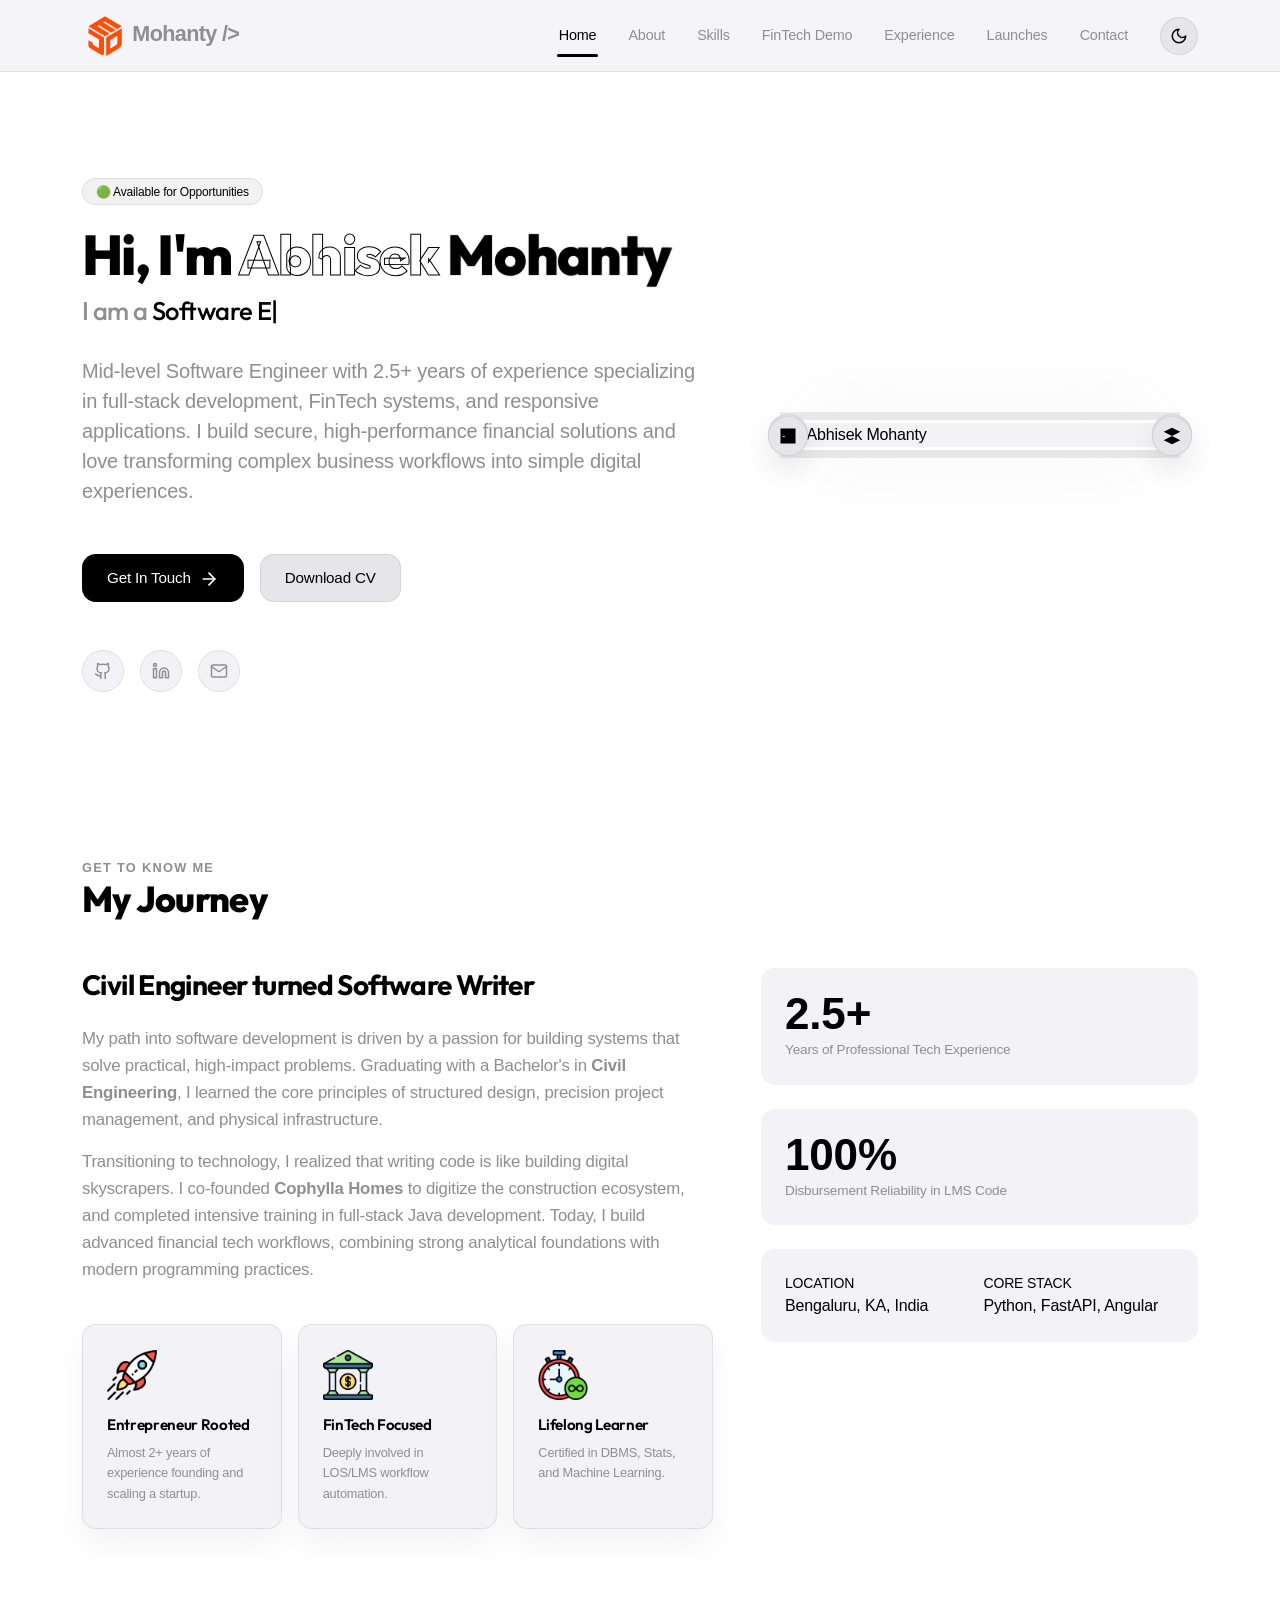
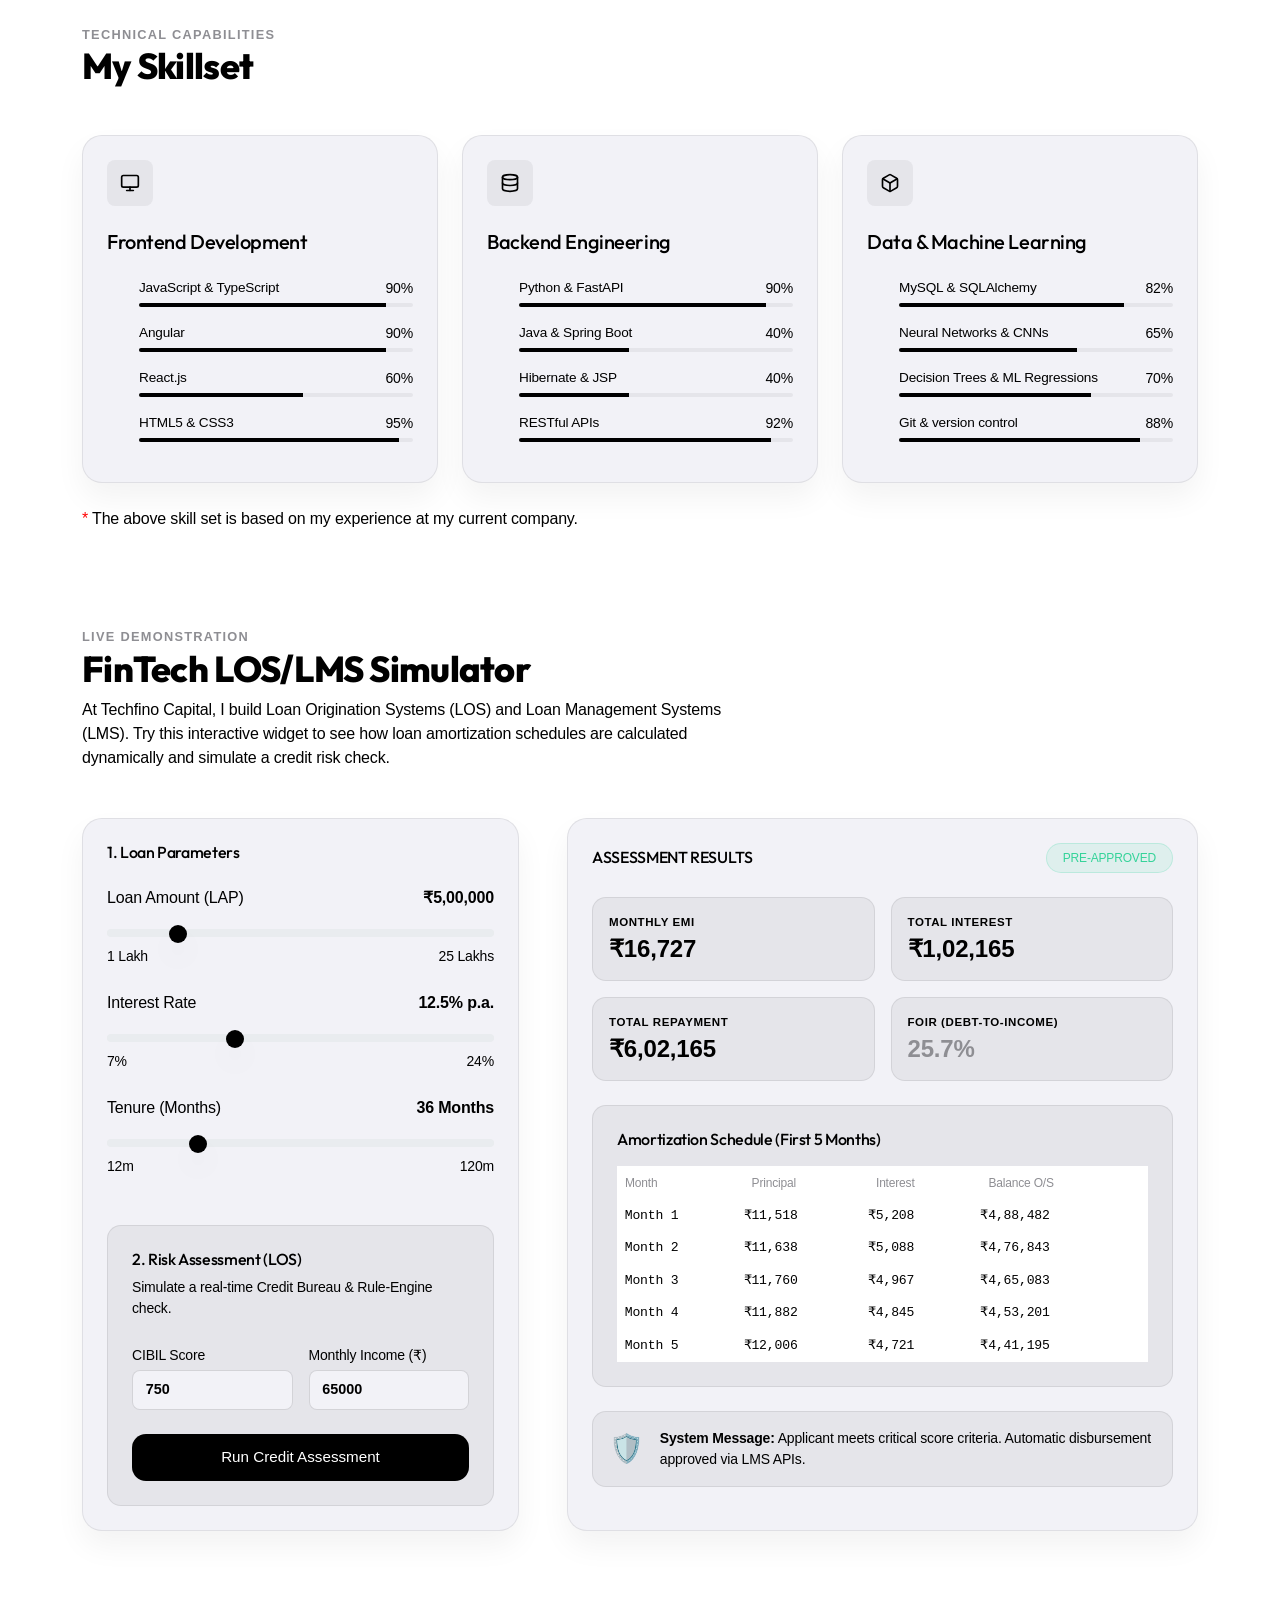
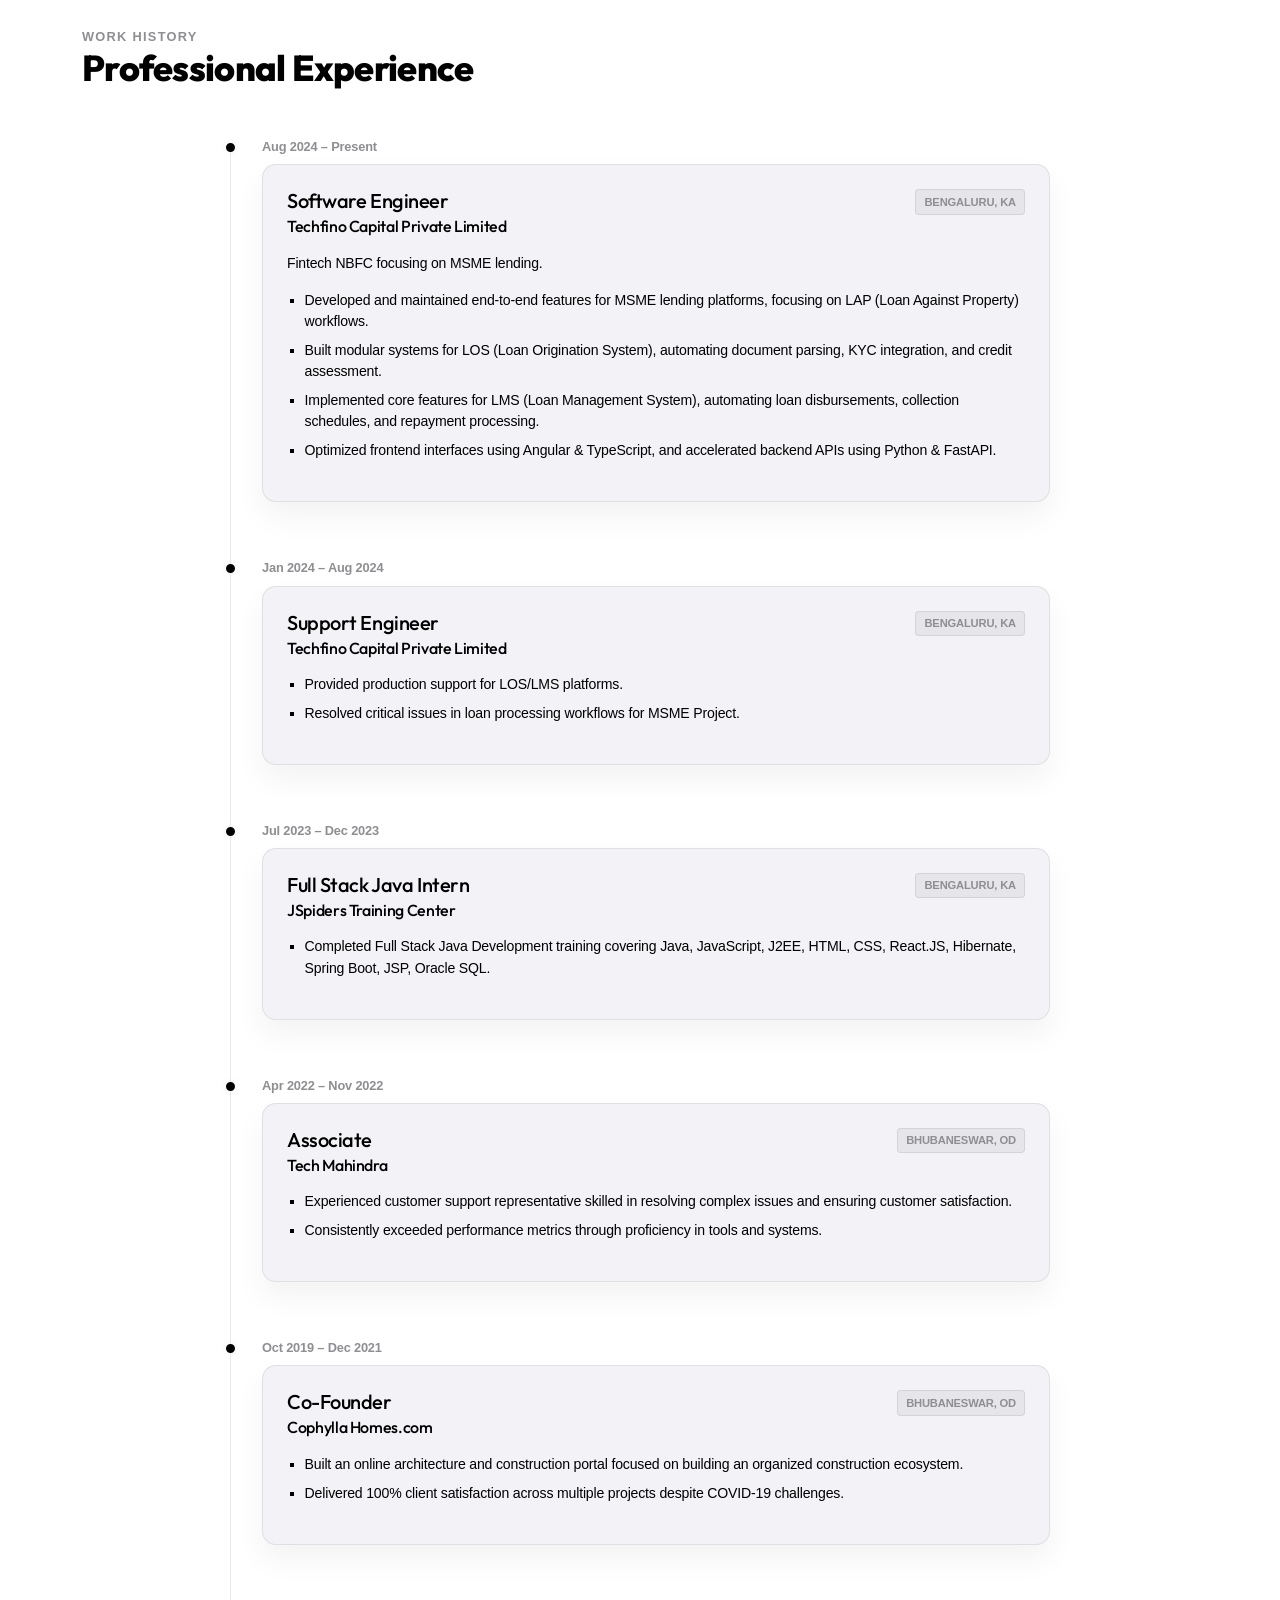
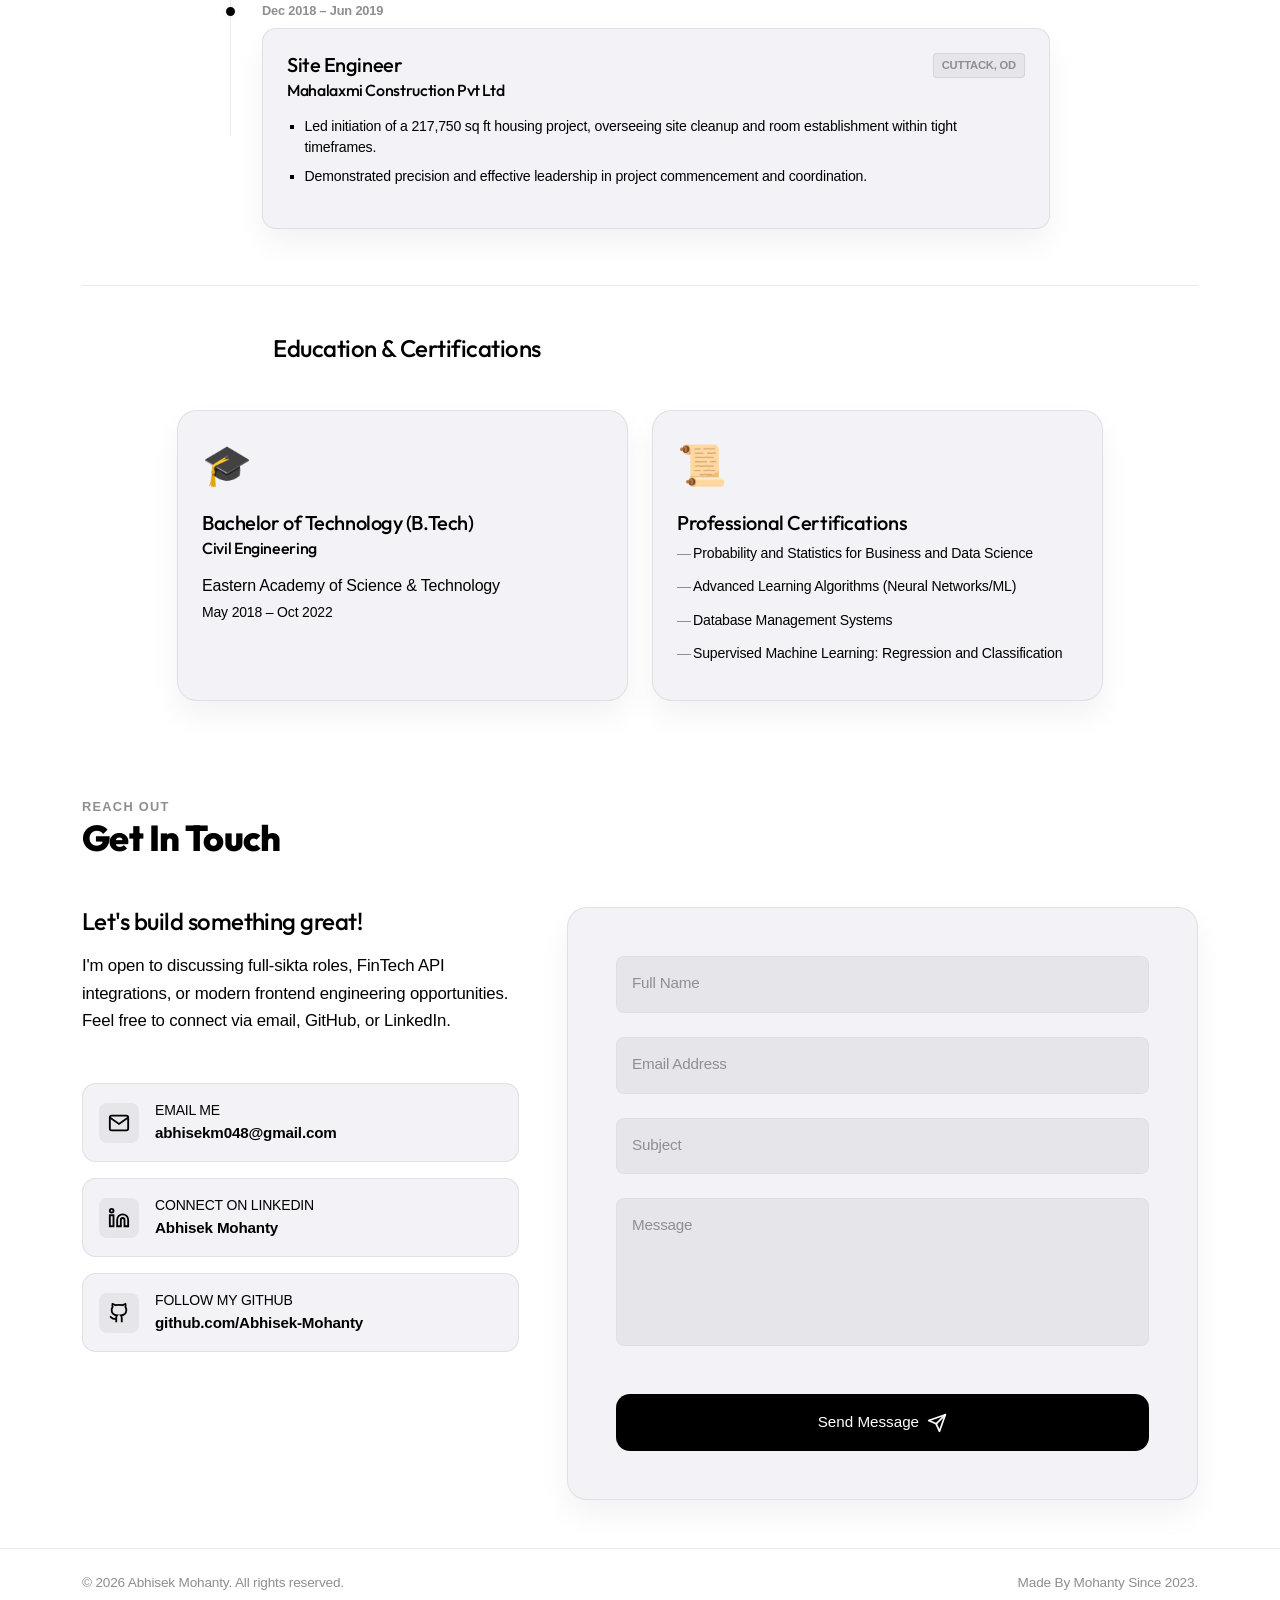
==== index.html @ e98a20db "heading fix" ====
<!DOCTYPE html>
<html lang="en" data-theme="dark">

<head>
    <meta charset="UTF-8">
    <meta name="viewport" content="width=device-width, initial-scale=1.0">
    <title>Abhisek Mohanty | Full-Stack Software Engineer & FinTech Developer</title>
    <link rel="icon" type="image/png" href="JMD_Single_logo-removebg-preview.png">
    <meta name="description"
        content="Portfolio of Abhisek Mohanty, Techfino Capital Pvt. Ltd., a Mid-level Software Engineer with 2.5+ years of experience specializing in full-stack development, FinTech platforms (LOS/LMS), Angular, TypeScript, Python, and FastAPI.">
    <meta name="keywords"
        content="Abhisek Mohanty, Software Engineer, Full Stack Developer, FinTech, LOS, LMS, Angular, Python, FastAPI, Bengaluru, Techfino Capital Pvt. Ltd., TCPL, Techfino, Abhishek, Abhishek Mohanty">

    <!-- Bootstrap 5.3 CDN -->
    <link href="https://cdn.jsdelivr.net/npm/bootstrap@5.3.3/dist/css/bootstrap.min.css" rel="stylesheet"
        integrity="sha384-QWTKZyjpPEjISv5WaRU9OFeRpok6YctnYmDr5pNlyT2bRjXh0JMhjY6hW+ALEwIH" crossorigin="anonymous">

    <!-- Google Fonts (Inter & Outfit) -->
    <link rel="preconnect" href="https://fonts.googleapis.com">
    <link rel="preconnect" href="https://fonts.gstatic.com" crossorigin>
    <link
        href="https://fonts.googleapis.com/css2?family=Inter:wght@300;400;500;600;700&family=Outfit:wght@400;500;600;700;800&display=swap"
        rel="stylesheet">

    <!-- Custom Style Sheet -->
    <link rel="stylesheet" href="style.css">

    <!-- Google tag (gtag.js) -->
    <script async src="https://www.googletagmanager.com/gtag/js?id=G-G0YLJX0JDW"></script>
    <script>
        window.dataLayer = window.dataLayer || [];
        function gtag() { dataLayer.push(arguments); }
        gtag('js', new Date());

        gtag('config', 'G-G0YLJX0JDW');
    </script>
</head>

<body>

    <!-- Apple-style Navigation Menu -->
    <header class="navbar navbar-expand-lg fixed-top" id="navbar">
        <div class="container-xl">
            <a href="#home" class="navbar-brand logo">
                <img src="JMD_Single_logo-removebg-preview.png" style="width: auto; height: 45px;" alt="">
                <!-- <span class="logo-accent">&lt;</span> -->
                <span class="logo-accent">Mohanty</span>
                <span class="logo-accent"> /&gt;</span>
            </a>
            <button class="navbar-toggler mobile-menu-btn" type="button" data-bs-toggle="collapse"
                data-bs-target="#navbarContent" aria-controls="navbarContent" aria-expanded="false"
                aria-label="Toggle navigation">
                <span></span>
                <span></span>
                <span></span>
            </button>
            <div class="collapse navbar-collapse" id="navbarContent">
                <nav class="navbar-nav ms-auto nav-menu align-items-center">
                    <a href="#home" class="nav-link active">Home</a>
                    <a href="#about" class="nav-link">About</a>
                    <a href="#skills" class="nav-link">Skills</a>
                    <a href="#demo" class="nav-link">FinTech Demo</a>
                    <a href="#experience" class="nav-link">Experience</a>
                    <a href="launches.html" class="nav-link">Launches</a>
                    <a href="#contact" class="nav-link">Contact</a>

                    <!-- Theme Toggle in Nav -->
                    <button id="theme-toggle" class="theme-toggle-btn ms-lg-3 mt-3 mt-lg-0" aria-label="Toggle theme">
                        <!-- Sun Icon -->
                        <svg class="sun-icon" xmlns="http://www.w3.org/2000/svg" viewBox="0 0 24 24" fill="none"
                            stroke="currentColor" stroke-width="2" stroke-linecap="round" stroke-linejoin="round">
                            <circle cx="12" cy="12" r="4"></circle>
                            <path d="M12 2v2"></path>
                            <path d="M12 20v2"></path>
                            <path d="m4.93 4.93 1.41 1.41"></path>
                            <path d="m17.66 17.66 1.41 1.41"></path>
                            <path d="M2 12h2"></path>
                            <path d="M20 12h2"></path>
                            <path d="m6.34 17.66-1.41 1.41"></path>
                            <path d="m19.07 4.93-1.41 1.41"></path>
                        </svg>
                        <!-- Moon Icon -->
                        <svg class="moon-icon" xmlns="http://www.w3.org/2000/svg" viewBox="0 0 24 24" fill="none"
                            stroke="currentColor" stroke-width="2" stroke-linecap="round" stroke-linejoin="round">
                            <path d="M12 3a6 6 0 0 0 9 9 9 9 0 1 1-9-9Z"></path>
                        </svg>
                    </button>
                </nav>
            </div>
        </div>
    </header>

    <!-- Main Content -->
    <main>
        <!-- Hero Section -->
        <section id="home" class="hero-section d-flex align-items-center">
            <div class="container-xl">
                <div class="row align-items-center g-5">
                    <!-- Left Hero Content -->
                    <div class="col-lg-7 hero-content text-start">
                        <span class="badge hero-badge mb-3"> 🟢 Available for Opportunities</span>
                        <h1 class="hero-title display-4 mb-2">
                            Hi, I'm <span class="text-outline">Abhisek</span><span
                                class="highlight">&nbsp;Mohanty</span>
                        </h1>
                        <h2 class="hero-subtitle mb-4">
                            I am a <span id="typewriter-text" class="typewriter"></span><span class="cursor">|</span>
                        </h2>
                        <p class="hero-description lead mb-5">
                            Mid-level Software Engineer with 2.5+ years of experience specializing in full-stack
                            development, FinTech systems, and responsive applications. I build secure, high-performance
                            financial solutions and love transforming complex business workflows into simple digital
                            experiences.
                        </p>
                        <div class="d-flex flex-wrap gap-3 mb-5">
                            <a href="#contact" class="btn btn-primary btn-lg">
                                Get In Touch
                                <svg width="20" height="20" viewBox="0 0 24 24" fill="none" stroke="currentColor"
                                    stroke-width="2" stroke-linecap="round" stroke-linejoin="round" class="ms-1">
                                    <line x1="5" y1="12" x2="19" y2="12"></line>
                                    <polyline points="12 5 19 12 12 19"></polyline>
                                </svg>
                            </a>
                            <a href="/resume.pdf" class="btn btn-secondary btn-lg"
                                download="Abhisek-Mohanty_Resume">Download
                                CV</a>
                        </div>
                        <div class="hero-socials d-flex gap-3">
                            <a href="https://github.com/Abhisek-Mohanty" target="_blank" rel="noopener noreferrer"
                                class="social-link" aria-label="GitHub">
                                <svg viewBox="0 0 24 24" fill="none" stroke="currentColor" stroke-width="2"
                                    stroke-linecap="round" stroke-linejoin="round">
                                    <path
                                        d="M15 22v-4a4.8 4.8 0 0 0-1-3.5c3 0 6-2 6-5.5.08-1.25-.27-2.48-1-3.5.28-1.15.28-2.35 0-3.5 0 0-1 0-3 1.5-2.64-.5-5.36-.5-8 0C6 2 5 2 5 2c-.3 1.15-.3 2.35 0 3.5A5.403 5.403 0 0 0 4 9c0 3.5 3 5.5 6 5.5-.39.49-.68 1.05-.85 1.65-.17.6-.22 1.23-.15 1.85v4">
                                    </path>
                                    <path d="M9 18c-4.51 2-5-2-7-2"></path>
                                </svg>
                            </a>
                            <a href="https://www.linkedin.com/in/abhisek-mohanty-81a8a016a/" target="_blank"
                                rel="noopener noreferrer" class="social-link" aria-label="LinkedIn">
                                <svg viewBox="0 0 24 24" fill="none" stroke="currentColor" stroke-width="2"
                                    stroke-linecap="round" stroke-linejoin="round">
                                    <path
                                        d="M16 8a6 6 0 0 1 6 6v7h-4v-7a2 2 0 0 0-2-2 2 2 0 0 0-2 2v7h-4v-7a6 6 0 0 1 6-6z">
                                    </path>
                                    <rect x="2" y="9" width="4" height="12"></rect>
                                    <circle cx="4" cy="4" r="2"></circle>
                                </svg>
                            </a>
                            <a href="mailto:abhisekm048@gmail.com" class="social-link" aria-label="Email">
                                <svg viewBox="0 0 24 24" fill="none" stroke="currentColor" stroke-width="2"
                                    stroke-linecap="round" stroke-linejoin="round">
                                    <path
                                        d="M4 4h16c1.1 0 2 .9 2 2v12c0 1.1-.9 2-2 2H4c-1.1 0-2-.9-2-2V6c0-1.1.9-2 2-2z">
                                    </path>
                                    <polyline points="22,6 12,13 2,6"></polyline>
                                </svg>
                            </a>
                        </div>
                    </div>
                    <!-- Right Hero Content (Visual Avatar) -->
                    <div class="col-lg-5 d-flex justify-content-center hero-visual-container">
                        <div class="avatar-card-wrapper">
                            <div class="avatar-card">
                                <div class="avatar-glow"></div>
                                <div class="avatar-image-container" id="avatar-container">
                                    <img src="Gemini_Generated_Image_f03ma7f03ma7f03m (1).png" alt="Abhisek Mohanty"
                                        class="avatar-image color-avatar" id="avatar-img">
                                </div>
                                <div class="tech-stack-ring">
                                    <span class="tech-icon angular" title="Angular">
                                        <svg viewBox="0 0 24 24" fill="currentColor">
                                            <path
                                                d="M12 2L2 6.5v9L12 22l10-6.5v-9L12 2zm8 4.4L18.4 16h-2.1L15 11.5H9L7.7 16H5.6L4 6.4 12 3.6l8 2.8zM12 6.7L9.9 10h4.2L12 6.7z" />
                                        </svg>
                                    </span>
                                    <span class="tech-icon python" title="Python">
                                        <svg viewBox="0 0 24 24" fill="currentColor">
                                            <path
                                                d="M12 2c-3 0-4.8 1.4-4.8 3.5v1.3H9v-.3c0-1.4.8-2.1 2.5-2.1h1c1.7 0 2.5.7 2.5 2.1v2.1h-4.3c-2.3 0-3.7.8-3.7 2.8v3.1c0 2 1.4 2.8 3.7 2.8h1v-1.3c0-1.7.8-2.5 2.5-2.5h2.1V9.5c0-2-1.4-3.5-4.8-3.5zm-2.5 9c-.6 0-1 .4-1 1s.4 1 1 1 1-.4 1-1-.4-1-1-1zm5 2.5c-.6 0-1 .4-1 1s.4 1 1 1 1-.4 1-1-.4-1-1-1z" />
                                        </svg>
                                    </span>
                                    <span class="tech-icon js" title="JavaScript">
                                        <svg viewBox="0 0 24 24" fill="currentColor">
                                            <path
                                                d="M3 3h18v18H3V3zm13 13.8c-.8.8-1.8 1.2-3 1.2-1.6 0-2.8-.7-3.4-1.7L11 15c.3.5.7.8 1.3.8.6 0 1-.2 1.3-.6s.4-.9.4-1.6V8.3h2.3v5.5c0 1.2-.4 2.2-1.3 3zm-6-2.5c-.2.7-.6 1.2-1.2 1.5-.6.3-1.3.5-2.1.5-1.5 0-2.5-.7-3-1.9l2-1.2c.2.6.6.9 1.1.9.4 0 .7-.2.9-.5.2-.2.3-.5.3-.9 0-.4-.2-.7-.5-.9C4 13.1 3 12.3 3 11c0-1.4 1-2.4 2.7-2.4 1.3 0 2.2.5 2.7 1.5L6.6 11.3c-.2-.4-.5-.6-.9-.6-.4 0-.6.2-.8.4-.2.2-.3.4-.3.7 0 .4.2.6.7.8l1.3.6c1.1.5 1.7 1.3 1.7 2.5z" />
                                        </svg>
                                    </span>
                                    <span class="tech-icon fastapi" title="FastAPI">
                                        <svg viewBox="0 0 24 24" fill="currentColor">
                                            <path d="M12 2L2 7l10 5 10-5-10-5zm0 10L2 17l10 5 10-5-10-5z" />
                                        </svg>
                                    </span>
                                </div>
                            </div>
                        </div>
                    </div>
                </div>
            </div>
        </section>

        <!-- About Section -->
        <section id="about" class="about-section py-5">
            <div class="container-xl">
                <div class="section-header mb-5">
                    <span class="section-subtitle">Get to know me</span>
                    <h2 class="section-title">My Journey</h2>
                </div>

                <div class="row g-5 align-items-start">
                    <!-- Left Column: Biography -->
                    <div class="col-lg-7 about-text-content">
                        <h3 class="mb-4">Civil Engineer turned Software Writer</h3>
                        <p>
                            My path into software development is driven by a passion for building systems that solve
                            practical, high-impact problems. Graduating with a Bachelor's in <strong>Civil
                                Engineering</strong>, I learned the core principles of structured design, precision
                            project management, and physical infrastructure.
                        </p>
                        <p>
                            Transitioning to technology, I realized that writing code is like building digital
                            skyscrapers. I co-founded <strong>Cophylla Homes</strong> to digitize the construction
                            ecosystem, and completed intensive training in full-stack Java development. Today, I build
                            advanced financial tech workflows, combining strong analytical foundations with modern
                            programming practices.
                        </p>

                        <!-- Mini Apple-like Fact Grid -->
                        <div class="row g-3 mt-4">
                            <div class="col-md-4">
                                <div class="fact-card p-4 h-100">
                                    <div class="fact-icon fs-2 mb-3"><img class="feature-icon" src="startup.png" alt="">
                                    </div>
                                    <h4 class="h6 font-weight-bold">Entrepreneur Rooted</h4>
                                    <p class="small mb-0">Almost 2+ years of experience founding and scaling a startup.
                                    </p>
                                </div>
                            </div>
                            <div class="col-md-4">
                                <div class="fact-card p-4 h-100">
                                    <div class="fact-icon fs-2 mb-3"><img class="feature-icon" src="bank.png" alt="">
                                    </div>
                                    <h4 class="h6 font-weight-bold">FinTech Focused</h4>
                                    <p class="small mb-0">Deeply involved in LOS/LMS workflow automation.</p>
                                </div>
                            </div>
                            <div class="col-md-4">
                                <div class="fact-card p-4 h-100">
                                    <div class="fact-icon fs-2 mb-3"><img class="feature-icon" src="infinite-time.png"
                                            alt=""></div>
                                    <h4 class="h6 font-weight-bold">Lifelong Learner</h4>
                                    <p class="small mb-0">Certified in DBMS, Stats, and Machine Learning.</p>
                                </div>
                            </div>
                        </div>
                    </div>

                    <!-- Right Column: Stats Box -->
                    <div class="col-lg-5 about-stats-content">
                        <div class="d-flex flex-column gap-4 sticky-lg-top" style="top: 100px;">
                            <div class="stats-box p-4">
                                <div class="stat-number">2.5+</div>
                                <div class="stat-label">Years of Professional Tech Experience</div>
                            </div>
                            <div class="stats-box p-4">
                                <div class="stat-number">100%</div>
                                <div class="stat-label">Disbursement Reliability in LMS Code</div>
                            </div>
                            <div class="stats-box p-4">
                                <div class="row g-2">
                                    <div class="col-6">
                                        <div class="stat-val small text-uppercase">Location</div>
                                        <div class="stat-txt font-weight-bold">Bengaluru, KA, India</div>
                                    </div>
                                    <div class="col-6">
                                        <div class="stat-val small text-uppercase">Core Stack</div>
                                        <div class="stat-txt font-weight-bold">Python, FastAPI, Angular</div>
                                    </div>
                                </div>
                            </div>
                        </div>
                    </div>
                </div>
            </div>
        </section>

        <!-- Skills Section -->
        <section id="skills" class="skills-section py-5">
            <div class="container-xl">
                <div class="section-header mb-5">
                    <span class="section-subtitle">Technical Capabilities</span>
                    <h2 class="section-title">My Skillset</h2>
                </div>

                <div class="row g-4">
                    <!-- Frontend Card -->
                    <div class="col-lg-4">
                        <div class="skills-category-card p-4 h-100">
                            <div class="card-icon-wrapper mb-4">
                                <svg viewBox="0 0 24 24" fill="none" stroke="currentColor" stroke-width="2"
                                    stroke-linecap="round" stroke-linejoin="round">
                                    <rect x="2" y="3" width="20" height="14" rx="2" ry="2"></rect>
                                    <line x1="8" y1="21" x2="16" y2="21"></line>
                                    <line x1="12" y1="17" x2="12" y2="21"></line>
                                </svg>
                            </div>
                            <h3 class="h5 mb-4">Frontend Development</h3>
                            <ul class="skills-list d-flex flex-column gap-3">
                                <li>
                                    <div class="d-flex justify-content-between mb-1">
                                        <span class="skill-name">JavaScript & TypeScript</span>
                                        <span class="skill-pct small">90%</span>
                                    </div>
                                    <div class="progress-bar">
                                        <div class="progress-fill" style="width: 90%;"></div>
                                    </div>
                                </li>
                                <li>
                                    <div class="d-flex justify-content-between mb-1">
                                        <span class="skill-name">Angular</span>
                                        <span class="skill-pct small">90%</span>
                                    </div>
                                    <div class="progress-bar">
                                        <div class="progress-fill" style="width: 90%;"></div>
                                    </div>
                                </li>
                                <li>
                                    <div class="d-flex justify-content-between mb-1">
                                        <span class="skill-name">React.js</span>
                                        <span class="skill-pct small">60%</span>
                                    </div>
                                    <div class="progress-bar">
                                        <div class="progress-fill" style="width: 60%;"></div>
                                    </div>
                                </li>
                                <li>
                                    <div class="d-flex justify-content-between mb-1">
                                        <span class="skill-name">HTML5 & CSS3</span>
                                        <span class="skill-pct small">95%</span>
                                    </div>
                                    <div class="progress-bar">
                                        <div class="progress-fill" style="style.css; width: 95%;"></div>
                                    </div>
                                </li>
                            </ul>
                        </div>
                    </div>

                    <!-- Backend Card -->
                    <div class="col-lg-4">
                        <div class="skills-category-card p-4 h-100">
                            <div class="card-icon-wrapper mb-4">
                                <svg viewBox="0 0 24 24" fill="none" stroke="currentColor" stroke-width="2"
                                    stroke-linecap="round" stroke-linejoin="round">
                                    <ellipse cx="12" cy="5" rx="9" ry="3"></ellipse>
                                    <path d="M3 5v14c0 1.66 4 3 9 3s9-1.34 9-3V5"></path>
                                    <path d="M3 12c0 1.66 4 3 9 3s9-1.34 9-3"></path>
                                </svg>
                            </div>
                            <h3 class="h5 mb-4">Backend Engineering</h3>
                            <ul class="skills-list d-flex flex-column gap-3">
                                <li>
                                    <div class="d-flex justify-content-between mb-1">
                                        <span class="skill-name">Python & FastAPI</span>
                                        <span class="skill-pct small">90%</span>
                                    </div>
                                    <div class="progress-bar">
                                        <div class="progress-fill" style="width: 90%;"></div>
                                    </div>
                                </li>
                                <li>
                                    <div class="d-flex justify-content-between mb-1">
                                        <span class="skill-name">Java & Spring Boot</span>
                                        <span class="skill-pct small">40%</span>
                                    </div>
                                    <div class="progress-bar">
                                        <div class="progress-fill" style="width: 40%;"></div>
                                    </div>
                                </li>
                                <li>
                                    <div class="d-flex justify-content-between mb-1">
                                        <span class="skill-name">Hibernate & JSP</span>
                                        <span class="skill-pct small">40%</span>
                                    </div>
                                    <div class="progress-bar">
                                        <div class="progress-fill" style="width: 40%;"></div>
                                    </div>
                                </li>
                                <li>
                                    <div class="d-flex justify-content-between mb-1">
                                        <span class="skill-name">RESTful APIs</span>
                                        <span class="skill-pct small">92%</span>
                                    </div>
                                    <div class="progress-bar">
                                        <div class="progress-fill" style="width: 92%;"></div>
                                    </div>
                                </li>
                            </ul>
                        </div>
                    </div>

                    <!-- Databases & ML Card -->
                    <div class="col-lg-4">
                        <div class="skills-category-card p-4 h-100">
                            <div class="card-icon-wrapper mb-4">
                                <svg viewBox="0 0 24 24" fill="none" stroke="currentColor" stroke-width="2"
                                    stroke-linecap="round" stroke-linejoin="round">
                                    <path
                                        d="M21 16V8a2 2 0 0 0-1-1.73l-7-4a2 2 0 0 0-2 0l-7 4A2 2 0 0 0 3 8v8a2 2 0 0 0 1 1.73l7 4a2 2 0 0 0 2 0l7-4A2 2 0 0 0 21 16z">
                                    </path>
                                    <polyline points="3.27 6.96 12 12.01 20.73 6.96"></polyline>
                                    <line x1="12" y1="22.08" x2="12" y2="12"></line>
                                </svg>
                            </div>
                            <h3 class="h5 mb-4">Data & Machine Learning</h3>
                            <ul class="skills-list d-flex flex-column gap-3">
                                <li>
                                    <div class="d-flex justify-content-between mb-1">
                                        <span class="skill-name">MySQL & SQLAlchemy</span>
                                        <span class="skill-pct small">82%</span>
                                    </div>
                                    <div class="progress-bar">
                                        <div class="progress-fill" style="width: 82%;"></div>
                                    </div>
                                </li>
                                <li>
                                    <div class="d-flex justify-content-between mb-1">
                                        <span class="skill-name">Neural Networks & CNNs</span>
                                        <span class="skill-pct small">65%</span>
                                    </div>
                                    <div class="progress-bar">
                                        <div class="progress-fill" style="width: 65%;"></div>
                                    </div>
                                </li>
                                <li>
                                    <div class="d-flex justify-content-between mb-1">
                                        <span class="skill-name">Decision Trees & ML Regressions</span>
                                        <span class="skill-pct small">70%</span>
                                    </div>
                                    <div class="progress-bar">
                                        <div class="progress-fill" style="width: 70%;"></div>
                                    </div>
                                </li>
                                <li>
                                    <div class="d-flex justify-content-between mb-1">
                                        <span class="skill-name">Git & version control</span>
                                        <span class="skill-pct small">88%</span>
                                    </div>
                                    <div class="progress-bar">
                                        <div class="progress-fill" style="width: 88%;"></div>
                                    </div>
                                </li>
                            </ul>
                        </div>
                    </div>
                    <div class="text-right"> <span style="color: red;">* </span>The above skill set is based on my
                        experience at my current company.</div>
                </div>
            </div>
        </section>

        <!-- FinTech Interactive Demo Section -->
        <section id="demo" class="demo-section py-5">
            <div class="container-xl">
                <div class="section-header mb-5 text-start">
                    <span class="section-subtitle">Live Demonstration</span>
                    <h2 class="section-title">FinTech LOS/LMS Simulator</h2>
                    <p class="section-desc-para leading-relaxed">
                        At Techfino Capital, I build Loan Origination Systems (LOS) and Loan Management Systems (LMS).
                        Try this interactive widget to see how loan amortization schedules are calculated dynamically
                        and simulate a credit risk check.
                    </p>
                </div>

                <div class="row g-5">
                    <!-- Left: Control Panel -->
                    <div class="col-lg-5">
                        <div class="calc-panel config-panel p-4 h-100">
                            <h3 class="h6 font-weight-bold mb-4">1. Loan Parameters</h3>

                            <div class="form-group mb-4">
                                <label for="loan-amount" class="form-label d-flex justify-content-between">
                                    <span>Loan Amount (LAP)</span>
                                    <span class=" fw-bold">₹<span id="amount-val">5,00,000</span></span>
                                </label>
                                <input type="range" id="loan-amount" min="100000" max="2500000" step="50000"
                                    value="500000" class="range-slider form-range">
                                <div class="d-flex justify-content-between small mt-1">
                                    <span>1 Lakh</span>
                                    <span>25 Lakhs</span>
                                </div>
                            </div>

                            <div class="form-group mb-4">
                                <label for="loan-rate" class="form-label d-flex justify-content-between">
                                    <span>Interest Rate</span>
                                    <span class=" fw-bold"><span id="rate-val">12.5</span>% p.a.</span>
                                </label>
                                <input type="range" id="loan-rate" min="7" max="24" step="0.5" value="12.5"
                                    class="range-slider form-range">
                                <div class="d-flex justify-content-between small mt-1">
                                    <span>7%</span>
                                    <span>24%</span>
                                </div>
                            </div>

                            <div class="form-group mb-5">
                                <label for="loan-tenure" class="form-label d-flex justify-content-between">
                                    <span>Tenure (Months)</span>
                                    <span class="fw-bold"><span id="tenure-val">36</span> Months</span>
                                </label>
                                <input type="range" id="loan-tenure" min="12" max="120" step="6" value="36"
                                    class="range-slider form-range">
                                <div class="d-flex justify-content-between small mt-1">
                                    <span>12m</span>
                                    <span>120m</span>
                                </div>
                            </div>

                            <div class="credit-check-block p-4">
                                <h3 class="h6 font-weight-bold mb-2">2. Risk Assessment (LOS)</h3>
                                <p class="small mb-4">Simulate a real-time Credit Bureau & Rule-Engine check.
                                </p>

                                <div class="row g-3 mb-4">
                                    <div class="col-6">
                                        <label for="cibil-score" class="form-label small mb-1">CIBIL
                                            Score</label>
                                        <input type="number" id="cibil-score" min="300" max="900" value="750"
                                            class="form-control num-input">
                                    </div>
                                    <div class="col-6">
                                        <label for="monthly-income" class="form-label small mb-1">Monthly
                                            Income (₹)</label>
                                        <input type="number" id="monthly-income" min="10000" max="500000" step="5000"
                                            value="65000" class="form-control num-input">
                                    </div>
                                </div>
                                <button id="run-check-btn" class="btn btn-primary w-100 py-2.5">Run Credit
                                    Assessment</button>
                            </div>
                        </div>
                    </div>

                    <!-- Right: Output Panel -->
                    <div class="col-lg-7">
                        <div class="calc-panel output-panel p-4 h-100">
                            <div class="d-flex justify-content-between align-items-center mb-4">
                                <h3 class="h6 font-weight-bold mb-0 text-uppercase tracking-wider">Assessment Results
                                </h3>
                                <span id="decision-badge" class="badge badge-success px-3 py-2">PRE-APPROVED</span>
                            </div>

                            <!-- Metrics Grid -->
                            <div class="row g-3 mb-4">
                                <div class="col-sm-6">
                                    <div class="metric-card p-3">
                                        <span class="metric-title d-block mb-1">Monthly EMI</span>
                                        <span class="metric-value h4 fw-bold" id="emi-value">₹16,727</span>
                                    </div>
                                </div>
                                <div class="col-sm-6">
                                    <div class="metric-card p-3">
                                        <span class="metric-title d-block mb-1">Total Interest</span>
                                        <span class="metric-value h4 fw-bold" id="interest-value">₹1,02,168</span>
                                    </div>
                                </div>
                                <div class="col-sm-6">
                                    <div class="metric-card p-3">
                                        <span class="metric-title d-block mb-1">Total Repayment</span>
                                        <span class="metric-value h4 fw-bold" id="repayment-value">₹6,02,168</span>
                                    </div>
                                </div>
                                <div class="col-sm-6">
                                    <div class="metric-card p-3">
                                        <span class="metric-title d-block mb-1">FOIR (Debt-to-Income)</span>
                                        <span class="metric-value h4 fw-bold" id="foir-value">25.7%</span>
                                    </div>
                                </div>
                            </div>

                            <!-- Amortization Table -->
                            <div class="amortization-container p-4 mb-4">
                                <h4 class="h6 font-weight-bold mb-3">Amortization Schedule (First 5 Months)
                                </h4>
                                <div class="table-responsive">
                                    <table class="table amortization-table table-borderless align-middle mb-0">
                                        <thead>
                                            <tr>
                                                <th scope="col">Month</th>
                                                <th scope="col">Principal</th>
                                                <th scope="col">Interest</th>
                                                <th scope="col">Balance O/S</th>
                                            </tr>
                                        </thead>
                                        <tbody id="amortization-rows">
                                            <!-- Dynamic rows loaded via script.js -->
                                        </tbody>
                                    </table>
                                </div>
                            </div>

                            <!-- Response Code Panel -->
                            <div class="check-result-msg p-3 d-flex align-items-center gap-3" id="check-result-msg">
                                <div class="msg-icon fs-3">🛡️</div>
                                <p class="small mb-0"><strong>System Message:</strong> Applicant meets
                                    critical score criteria. Automatic disbursement approved via LMS APIs.</p>
                            </div>
                        </div>
                    </div>
                </div>
            </div>
        </section>

        <!-- Experience Section -->
        <section id="experience" class="experience-section py-5">
            <div class="container-xl">
                <div class="section-header mb-5">
                    <span class="section-subtitle">Work History</span>
                    <h2 class="section-title">Professional Experience</h2>
                </div>

                <div class="timeline">
                    <!-- Techfino Capital -->
                    <div class="timeline-item">
                        <div class="timeline-dot"></div>
                        <div class="timeline-date mb-2">Aug 2024 – Present</div>
                        <div class="timeline-card p-4">
                            <div class="d-flex flex-wrap justify-content-between align-items-start gap-2 mb-3">
                                <div>
                                    <h3 class="role-title h5 mb-1 ">Software Engineer</h3>
                                    <h4 class="company-name h6 mb-0">Techfino Capital Private Limited</h4>
                                </div>
                                <span class="location-badge small text-uppercase">Bengaluru, KA</span>
                            </div>
                            <p class="company-desc small mb-3">Fintech NBFC focusing on MSME lending.</p>
                            <ul class="experience-bullets">
                                <li>Developed and maintained end-to-end features for MSME lending platforms, focusing on
                                    LAP (Loan Against Property) workflows.</li>
                                <li>Built modular systems for LOS (Loan Origination System), automating document
                                    parsing, KYC integration, and credit assessment.</li>
                                <li>Implemented core features for LMS (Loan Management System), automating loan
                                    disbursements, collection schedules, and repayment processing.</li>
                                <li>Optimized frontend interfaces using Angular & TypeScript, and accelerated backend
                                    APIs using Python & FastAPI.</li>
                            </ul>
                        </div>
                    </div>

                    <!-- Techfino Support -->
                    <div class="timeline-item">
                        <div class="timeline-dot"></div>
                        <div class="timeline-date mb-2">Jan 2024 – Aug 2024</div>
                        <div class="timeline-card p-4">
                            <div class="d-flex flex-wrap justify-content-between align-items-start gap-2 mb-3">
                                <div>
                                    <h3 class="role-title h5 mb-1 ">Support Engineer</h3>
                                    <h4 class="company-name h6 mb-0">Techfino Capital Private Limited</h4>
                                </div>
                                <span class="location-badge small text-uppercase">Bengaluru, KA</span>
                            </div>
                            <ul class="experience-bullets">
                                <li>Provided production support for LOS/LMS platforms.</li>
                                <li>Resolved critical issues in loan processing workflows for MSME Project.</li>
                            </ul>
                        </div>
                    </div>

                    <!-- JSpiders -->
                    <div class="timeline-item">
                        <div class="timeline-dot"></div>
                        <div class="timeline-date mb-2">Jul 2023 – Dec 2023</div>
                        <div class="timeline-card p-4">
                            <div class="d-flex flex-wrap justify-content-between align-items-start gap-2 mb-3">
                                <div>
                                    <h3 class="role-title h5 mb-1 ">Full Stack Java Intern</h3>
                                    <h4 class="company-name h6 mb-0">JSpiders Training Center</h4>
                                </div>
                                <span class="location-badge small text-uppercase">Bengaluru, KA</span>
                            </div>
                            <ul class="experience-bullets">
                                <li>Completed Full Stack Java Development training covering Java, JavaScript, J2EE,
                                    HTML, CSS, React.JS, Hibernate, Spring Boot, JSP, Oracle SQL.</li>
                            </ul>
                        </div>
                    </div>

                    <!-- Tech Mahindra -->
                    <div class="timeline-item">
                        <div class="timeline-dot"></div>
                        <div class="timeline-date mb-2">Apr 2022 – Nov 2022</div>
                        <div class="timeline-card p-4">
                            <div class="d-flex flex-wrap justify-content-between align-items-start gap-2 mb-3">
                                <div>
                                    <h3 class="role-title h5 mb-1 ">Associate</h3>
                                    <h4 class="company-name h6 mb-0">Tech Mahindra</h4>
                                </div>
                                <span class="location-badge small text-uppercase">Bhubaneswar, OD</span>
                            </div>
                            <ul class="experience-bullets">
                                <li>Experienced customer support representative skilled in resolving complex issues and
                                    ensuring customer satisfaction.</li>
                                <li>Consistently exceeded performance metrics through proficiency in tools and systems.
                                </li>
                            </ul>
                        </div>
                    </div>

                    <!-- Cophylla Homes -->
                    <div class="timeline-item">
                        <div class="timeline-dot"></div>
                        <div class="timeline-date mb-2">Oct 2019 – Dec 2021</div>
                        <div class="timeline-card p-4">
                            <div class="d-flex flex-wrap justify-content-between align-items-start gap-2 mb-3">
                                <div>
                                    <h3 class="role-title h5 mb-1 ">Co-Founder</h3>
                                    <h4 class="company-name h6 mb-0">Cophylla Homes.com</h4>
                                </div>
                                <span class="location-badge small text-uppercase">Bhubaneswar, OD</span>
                            </div>
                            <ul class="experience-bullets">
                                <li>Built an online architecture and construction portal focused on building an
                                    organized construction ecosystem.</li>
                                <li>Delivered 100% client satisfaction across multiple projects despite COVID-19
                                    challenges.</li>
                            </ul>
                        </div>
                    </div>

                    <!-- Mahalaxmi Construction -->
                    <div class="timeline-item">
                        <div class="timeline-dot"></div>
                        <div class="timeline-date mb-2">Dec 2018 – Jun 2019</div>
                        <div class="timeline-card p-4">
                            <div class="d-flex flex-wrap justify-content-between align-items-start gap-2 mb-3">
                                <div>
                                    <h3 class="role-title h5 mb-1 ">Site Engineer</h3>
                                    <h4 class="company-name h6 mb-0">Mahalaxmi Construction Pvt Ltd</h4>
                                </div>
                                <span class="location-badge small text-uppercase">Cuttack, OD</span>
                            </div>
                            <ul class="experience-bullets">
                                <li>Led initiation of a 217,750 sq ft housing project, overseeing site cleanup and room
                                    establishment within tight timeframes.</li>
                                <li>Demonstrated precision and effective leadership in project commencement and
                                    coordination.</li>
                            </ul>
                        </div>
                    </div>
                </div>

                <!-- Education & Certifications (Apple card grid) -->
                <div class="edu-cert-section mt-5 pt-5">
                    <div class="section-header text-center mb-5">
                        <h3 class="h4 font-weight-bold ">Education & Certifications</h3>
                    </div>

                    <div class="row g-4 justify-content-center">
                        <div class="col-md-6 col-lg-5">
                            <div class="education-card p-4 h-100 text-start">
                                <div class="edu-icon fs-1 mb-3">🎓</div>
                                <h3 class="h5 mb-1">Bachelor of Technology (B.Tech)</h3>
                                <h4 class="h6 mb-3">Civil Engineering</h4>
                                <p class="edu-inst font-weight-medium mb-1">Eastern Academy of Science &
                                    Technology</p>
                                <p class="edu-date small">May 2018 – Oct 2022</p>
                            </div>
                        </div>
                        <div class="col-md-6 col-lg-5">
                            <div class="certifications-card p-4 h-100 text-start">
                                <div class="cert-icon fs-1 mb-3">📜</div>
                                <h3 class="h5 mb-2 ">Professional Certifications</h3>
                                <ul class="cert-list p-0 m-0">
                                    <li>Probability and Statistics for Business and Data Science</li>
                                    <li>Advanced Learning Algorithms (Neural Networks/ML)</li>
                                    <li>Database Management Systems</li>
                                    <li>Supervised Machine Learning: Regression and Classification</li>
                                </ul>
                            </div>
                        </div>
                    </div>
                </div>
            </div>
        </section>

        <!-- Contact Section -->
        <section id="contact" class="contact-section py-5">
            <div class="container-xl">
                <div class="section-header mb-5">
                    <span class="section-subtitle">Reach out</span>
                    <h2 class="section-title">Get In Touch</h2>
                </div>

                <div class="row g-5 align-items-start">
                    <!-- Left: Social Links -->
                    <div class="col-lg-5 contact-info text-start">
                        <h3 class="h4 font-weight-bold mb-3 ">Let's build something great!</h3>
                        <p class="mb-5 leading-relaxed">
                            I'm open to discussing full-sikta roles, FinTech API integrations, or modern frontend
                            engineering opportunities. Feel free to connect via email, GitHub, or LinkedIn.
                        </p>

                        <div class="info-links d-flex flex-column gap-3">
                            <a href="mailto:abhisekm048@gmail.com"
                                class="info-item p-3 d-flex align-items-center gap-3">
                                <div class="info-icon fs-4">
                                    <svg viewBox="0 0 24 24" fill="none" stroke="currentColor" stroke-width="2"
                                        width="22" height="22">
                                        <path
                                            d="M4 4h16c1.1 0 2 .9 2 2v12c0 1.1-.9 2-2 2H4c-1.1 0-2-.9-2-2V6c0-1.1.9-2 2-2z">
                                        </path>
                                        <polyline points="22,6 12,13 2,6"></polyline>
                                    </svg>
                                </div>
                                <div class="info-text">
                                    <span class="small  text-uppercase d-block">Email me</span>
                                    <strong>abhisekm048@gmail.com</strong>
                                </div>
                            </a>
                            <a href="https://www.linkedin.com/in/abhisek-mohanty-81a8a016a/" target="_blank"
                                rel="noopener noreferrer" class="info-item p-3 d-flex align-items-center gap-3">
                                <div class="info-icon fs-4">
                                    <svg viewBox="0 0 24 24" fill="none" stroke="currentColor" stroke-width="2"
                                        width="22" height="22">
                                        <path
                                            d="M16 8a6 6 0 0 1 6 6v7h-4v-7a2 2 0 0 0-2-2 2 2 0 0 0-2 2v7h-4v-7a6 6 0 0 1 6-6z">
                                        </path>
                                        <rect x="2" y="9" width="4" height="12"></rect>
                                        <circle cx="4" cy="4" r="2"></circle>
                                    </svg>
                                </div>
                                <div class="info-text">
                                    <span class="small  text-uppercase d-block">Connect on LinkedIn</span>
                                    <strong>Abhisek Mohanty</strong>
                                </div>
                            </a>
                            <a href="https://github.com/Abhisek-Mohanty" target="_blank" rel="noopener noreferrer"
                                class="info-item p-3 d-flex align-items-center gap-3">
                                <div class="info-icon fs-4">
                                    <svg viewBox="0 0 24 24" fill="none" stroke="currentColor" stroke-width="2"
                                        width="22" height="22">
                                        <path
                                            d="M15 22v-4a4.8 4.8 0 0 0-1-3.5c3 0 6-2 6-5.5.08-1.25-.27-2.48-1-3.5.28-1.15.28-2.35 0-3.5 0 0-1 0-3 1.5-2.64-.5-5.36-.5-8 0C6 2 5 2 5 2c-.3 1.15-.3 2.35 0 3.5A5.403 5.403 0 0 0 4 9c0 3.5 3 5.5 6 5.5-.39.49-.68 1.05-.85 1.65-.17.6-.22 1.23-.15 1.85v4">
                                        </path>
                                        <path d="M9 18c-4.51 2-5-2-7-2"></path>
                                    </svg>
                                </div>
                                <div class="info-text">
                                    <span class="small  text-uppercase d-block">Follow my GitHub</span>
                                    <strong>github.com/Abhisek-Mohanty</strong>
                                </div>
                            </a>
                        </div>
                    </div>

                    <!-- Right: Form -->
                    <div class="col-lg-7">
                        <div class="contact-form-card p-5 h-100">
                            <form id="contact-form">
                                <div class="form-group-float mb-4">
                                    <input type="text" id="form-name" name="name" required placeholder=" "
                                        class="form-control">
                                    <label for="form-name">Full Name</label>
                                </div>
                                <div class="form-group-float mb-4">
                                    <input type="email" id="form-email" name="email" required placeholder=" "
                                        class="form-control">
                                    <label for="form-email">Email Address</label>
                                </div>
                                <div class="form-group-float mb-4">
                                    <input type="text" id="form-subject" name="subject" required placeholder=" "
                                        class="form-control">
                                    <label for="form-subject">Subject</label>
                                </div>
                                <div class="form-group-float mb-5">
                                    <textarea id="form-message" name="message" required rows="5" placeholder=" "
                                        class="form-control"></textarea>
                                    <label for="form-message">Message</label>
                                </div>
                                <button type="submit" class="btn btn-primary w-100 py-3">
                                    Send Message
                                    <svg width="20" height="20" viewBox="0 0 24 24" fill="none" stroke="currentColor"
                                        stroke-width="2" stroke-linecap="round" stroke-linejoin="round" class="ms-1">
                                        <line x1="22" y1="2" x2="11" y2="13"></line>
                                        <polygon points="22 2 15 22 11 13 2 9 22 2"></polygon>
                                    </svg>
                                </button>
                                <div id="form-status" class="form-status-msg mt-3"></div>
                            </form>
                        </div>
                    </div>
                </div>
            </div>
        </section>
    </main>

    <!-- Footer -->
    <footer class="footer py-4">
        <div class="container-xl footer-container d-flex justify-content-between align-items-center flex-wrap gap-2">
            <p class="mb-0">&copy; 2026 Abhisek Mohanty. All rights reserved.</p>
            <p class="built-with mb-0">Made By Mohanty Since 2023.</p>
        </div>
    </footer>

    <!-- Bootstrap Bundle JS -->
    <script src="https://cdn.jsdelivr.net/npm/bootstrap@5.3.3/dist/js/bootstrap.bundle.min.js"
        integrity="sha384-YvpcrYf0tY3lHB60NNkmXc5s9fDVZLESaAA55NDzOxhy9GkcIdslK1eN7N6jIeHz"
        crossorigin="anonymous"></script>

    <!-- Custom Script -->
    <script src="script.js"></script>
</body>

</html>
---- style.css ----
/* ==========================================================================
   APPLE HIG DESIGN SYSTEM & DESIGN TOKENS
   ========================================================================= */
:root {
    /* Apple HIG System Colors - Dark Theme (Default) */
    --apple-bg-primary: #000000;
    --apple-bg-secondary: #1c1c1e;
    --apple-bg-tertiary: #2c2c2e;
    --apple-text-primary: #ffffff;
    --apple-text-secondary: #8e8e93;
    --apple-text-muted: #bababa;
    --apple-border: rgba(255, 255, 255, 0.08);
    --apple-border-hover: rgba(255, 255, 255, 0.16);
    --apple-glass-bg: rgba(28, 28, 30, 0.75);
    --apple-glass-border: rgba(255, 255, 255, 0.08);
    --apple-shadow: 0 15px 30px rgba(0, 0, 0, 0.7);
    --apple-active-accent: #ffffff;
    --apple-active-accent-text: #000000;
    --apple-badge-bg: rgba(255, 255, 255, 0.08);

    /* Layout Constants */
    --apple-ease: cubic-bezier(0.16, 1, 0.3, 1);
    --apple-duration-slow: 0.5s;
    --apple-duration-fast: 0.25s;
    --apple-radius-sm: 8px;
    --apple-radius-md: 14px;
    --apple-radius-lg: 20px;
    --apple-radius-full: 50%;
}

html[data-theme="light"] {
    /* Apple HIG System Colors - Light Theme */
    --apple-bg-primary: #ffffff;
    --apple-bg-secondary: #f2f2f7;
    --apple-bg-tertiary: #e5e5ea;
    --apple-text-primary: #000000;
    --apple-text-secondary: #8e8e93;
    --apple-text-muted: #c7c7cc;
    --apple-border: rgba(0, 0, 0, 0.08);
    --apple-border-hover: rgba(0, 0, 0, 0.16);
    --apple-glass-bg: rgba(242, 242, 247, 0.75);
    --apple-glass-border: rgba(0, 0, 0, 0.08);
    --apple-shadow: 0 15px 30px rgba(0, 0, 0, 0.05);
    --apple-active-accent: #000000;
    --apple-active-accent-text: #ffffff;
    --apple-badge-bg: rgba(0, 0, 0, 0.05);
}

/* ==========================================================================
   GLOBAL RESET & DEFAULTS
   ========================================================================= */
body {
    background-color: var(--apple-bg-primary);
    color: var(--apple-text-primary);
    font-family: -apple-system, BlinkMacSystemFont, "Segoe UI", "Roboto", "Helvetica Neue", Arial, sans-serif;
    letter-spacing: -0.011em;
    overflow-x: hidden;
    transition: background-color var(--apple-duration-slow) var(--apple-ease),
        color var(--apple-duration-slow) var(--apple-ease);
}
.text-white{
    color: var(--apple-badge-bg);
}
.text-outline {
    color: transparent;
    -webkit-text-stroke: 2px #111;
}

h1 {
    font-family: -apple-system, BlinkMacSystemFont, "SF Pro Display", "Outfit", sans-serif;
    font-weight: 700;
    letter-spacing: -0.022em;
    color: var(--apple-text-primary);
}

.text-outline {
    color: transparent;
    -webkit-text-stroke: 1px var(--apple-text-primary);
}

h2 {
    font-family: -apple-system, BlinkMacSystemFont, "SF Pro Display", "Outfit", sans-serif;
    font-weight: 700;
    letter-spacing: -0.022em;
    color: var(--apple-text-primary);
}

h3 {
    font-family: -apple-system, BlinkMacSystemFont, "SF Pro Display", "Outfit", sans-serif;
    font-weight: 700;
    letter-spacing: -0.022em;
    color: var(--apple-text-primary);
}

h4 {
    font-family: -apple-system, BlinkMacSystemFont, "SF Pro Display", "Outfit", sans-serif;
    font-weight: 700;
    letter-spacing: -0.022em;
    color: var(--apple-text-primary);
}

h5 {
    font-family: -apple-system, BlinkMacSystemFont, "SF Pro Display", "Outfit", sans-serif;
    font-weight: 700;
    letter-spacing: -0.022em;
    color: var(--apple-text-primary);
}

h6 {
    font-family: -apple-system, BlinkMacSystemFont, "SF Pro Display", "Outfit", sans-serif;
    font-weight: 700;
    letter-spacing: -0.022em;
    color: var(--apple-text-primary);
}

.display-4 {
    font-family: -apple-system, BlinkMacSystemFont, "SF Pro Display", "Outfit", sans-serif;
    font-weight: 700;
    letter-spacing: -0.022em;
    color: var(--apple-text-primary);
}

a {
    color: inherit;
    text-decoration: none;
    transition: var(--apple-duration-fast) var(--apple-ease);
}

/* Custom Scrollbar */
::-webkit-scrollbar {
    width: 8px;
}

::-webkit-scrollbar-track {
    background: var(--apple-bg-primary);
}

::-webkit-scrollbar-thumb {
    background: var(--apple-bg-tertiary);
    border-radius: var(--apple-radius-sm);
}

::-webkit-scrollbar-thumb:hover {
    background: var(--apple-text-secondary);
}

/* ==========================================================================
   BOOTSTRAP OVERRIDES & CUSTOM UTILITIES
   ========================================================================= */
.navbar-brand,
.nav-link,
.btn,
.card,
.form-control {
    box-shadow: none !important;
}

.badge {
    background-color: var(--apple-badge-bg);
    color: var(--apple-text-primary);
    border: 1px solid var(--apple-border);
    font-weight: 500;
    font-size: 0.75rem;
    padding: 0.4rem 0.8rem;
    border-radius: 50px;
}

.badge-success {
    background-color: rgba(52, 211, 153, 0.1);
    color: #34d399;
    border-color: rgba(52, 211, 153, 0.2);
}

.badge-warning {
    background-color: rgba(245, 158, 11, 0.1);
    color: #fbbf24;
    border-color: rgba(245, 158, 11, 0.2);
}

/* Glassmorphic Panel (Card base) */
.calc-panel,
.timeline-card,
.fact-card,
.education-card,
.certifications-card,
.contact-form-card,
.skills-category-card {
    background-color: var(--apple-bg-secondary);
    border: 1px solid var(--apple-border);
    border-radius: var(--apple-radius-lg);
    box-shadow: var(--apple-shadow);
    transition: transform var(--apple-duration-slow) var(--apple-ease),
        border-color var(--apple-duration-slow) var(--apple-ease),
        background-color var(--apple-duration-slow) var(--apple-ease);
}

.calc-panel:hover,
.timeline-card:hover,
.fact-card:hover,
.education-card:hover,
.certifications-card:hover,
.skills-category-card:hover {
    border-color: var(--apple-border-hover);
}

/* ==========================================================================
   NAVIGATION BAR (APPLE HIG DOCK STYLE)
   ========================================================================= */
.navbar {
    height: 72px;
    background-color: var(--apple-glass-bg);
    backdrop-filter: blur(20px);
    -webkit-backdrop-filter: blur(20px);
    border-bottom: 1px solid var(--apple-glass-border);
    transition: height var(--apple-duration-slow) var(--apple-ease),
        background-color var(--apple-duration-slow) var(--apple-ease);
    z-index: 1000;
}

.logo {
    font-weight: 800;
    font-size: 1.35rem;
    letter-spacing: -0.03em;
}

.logo-accent {
    color: var(--apple-text-secondary);
}

.nav-link {
    font-size: 0.9rem;
    font-weight: 500;
    color: var(--apple-text-secondary) !important;
    padding: 0.4rem 1rem !important;
    border-radius: var(--apple-radius-sm);
    position: relative;
}

.nav-link:hover,
.nav-link.active {
    color: var(--apple-text-primary) !important;
}

.nav-link::after {
    content: '';
    position: absolute;
    bottom: -4px;
    left: 20%;
    width: 60%;
    height: 3px;
    background-color: var(--apple-text-primary);
    border-radius: 10px;
    transform: scaleX(0);
    transition: transform var(--apple-duration-fast) var(--apple-ease);
}

.nav-link.active::after {
    transform: scaleX(1);
}

/* Hamburger mobile button (Custom style) */
.mobile-menu-btn {
    border: none;
    background: none;
    padding: 5px;
    display: flex;
    flex-direction: column;
    gap: 5px;
    width: 28px;
}

.mobile-menu-btn span {
    display: block;
    width: 100%;
    height: 2px;
    background-color: var(--apple-text-primary);
    transition: transform var(--apple-duration-fast) var(--apple-ease),
        opacity var(--apple-duration-fast) var(--apple-ease);
}

/* Toggle Menu Active Burger State */
.navbar-toggler[aria-expanded="true"] span:nth-child(1) {
    transform: translateY(7px) rotate(45deg);
}

.navbar-toggler[aria-expanded="true"] span:nth-child(2) {
    opacity: 0;
}

.navbar-toggler[aria-expanded="true"] span:nth-child(3) {
    transform: translateY(-7px) rotate(-45deg);
}

/* ==========================================================================
   THEME TOGGLE BUTTON
   ========================================================================= */
.theme-toggle-btn {
    width: 38px;
    height: 38px;
    border-radius: var(--apple-radius-full);
    background-color: var(--apple-bg-tertiary);
    border: 1px solid var(--apple-border);
    color: var(--apple-text-primary);
    cursor: pointer;
    display: flex;
    align-items: center;
    justify-content: center;
    position: relative;
    overflow: hidden;
    transition: transform var(--apple-duration-fast) var(--apple-ease),
        background-color var(--apple-duration-fast) var(--apple-ease);
}

.theme-toggle-btn:hover {
    transform: scale(1.05);
}

.theme-toggle-btn svg {
    position: absolute;
    width: 18px;
    height: 18px;
    transition: transform 0.4s var(--apple-ease), opacity 0.4s var(--apple-ease);
}

.sun-icon {
    transform: translateY(0) rotate(0deg);
    opacity: 1;
}

.moon-icon {
    transform: translateY(30px) rotate(90deg);
    opacity: 0;
}

html[data-theme="light"] .sun-icon {
    transform: translateY(-30px) rotate(-90deg);
    opacity: 0;
}

html[data-theme="light"] .moon-icon {
    transform: translateY(0) rotate(0deg);
    opacity: 1;
}

/* ==========================================================================
   BUTTONS (APPLE SYSTEM STYLE)
   ========================================================================= */
.btn {
    padding: 0.7rem 1.5rem;
    font-weight: 500;
    font-size: 0.95rem;
    border-radius: var(--apple-radius-md);
    transition: transform var(--apple-duration-fast) var(--apple-ease),
        background-color var(--apple-duration-fast) var(--apple-ease),
        opacity var(--apple-duration-fast) var(--apple-ease);
    border: 1px solid transparent;
}

.btn-primary {
    background-color: var(--apple-active-accent);
    color: var(--apple-active-accent-text);
}

.btn-primary:hover,
.btn-primary:active {
    background-color: var(--apple-active-accent);
    opacity: 0.9;
    transform: translateY(-1px);
}

.btn-secondary {
    background-color: var(--apple-bg-tertiary);
    color: var(--apple-text-primary);
    border-color: var(--apple-border);
}

.btn-secondary:hover,
.btn-secondary:active {
    background-color: var(--apple-bg-secondary);
    border-color: var(--apple-border-hover);
    transform: translateY(-1px);
}

.btn:active {
    transform: scale(0.97);
}

/* ==========================================================================
   HERO SECTION
   ========================================================================= */
.hero-section {
    padding-top: 140px;
    padding-bottom: 80px;
    min-height: 90vh;
}

.hero-title {
    font-weight: 800;
    letter-spacing: -0.03em;
}

.highlight {
    color: var(--apple-text-primary);
    text-shadow: 0 0 1px var(--apple-text-primary);
    background: linear-gradient(135deg, var(--apple-text-primary) 0%, var(--apple-text-secondary) 100%);
    -webkit-background-clip: text;
    -webkit-text-fill-color: transparent;
}

.hero-subtitle {
    font-size: 1.6rem;
    font-weight: 500;
    color: var(--apple-text-secondary);
    min-height: 36px;
}

.typewriter {
    color: var(--apple-text-primary);
}

.cursor {
    color: var(--apple-text-primary);
    animation: blink 0.8s infinite;
}

@keyframes blink {
    50% {
        opacity: 0;
    }
}

.hero-description {
    color: var(--apple-text-secondary);
    max-width: 620px;
}

/* Social link round button icon */
.social-link {
    width: 42px;
    height: 42px;
    border-radius: var(--apple-radius-full);
    background-color: var(--apple-bg-secondary);
    border: 1px solid var(--apple-border);
    display: flex;
    align-items: center;
    justify-content: center;
    color: var(--apple-text-secondary);
}

.social-link:hover {
    color: var(--apple-text-primary);
    border-color: var(--apple-border-hover);
    transform: scale(1.05);
}

.social-link svg {
    width: 18px;
    height: 18px;
}

.fact-icon img {
    width: 50px;
    height: 100%;
}

/* Avatar Card with macOS dock floating visual */
.avatar-card-wrapper {
    position: relative;
    width: 400px;
    height: 100%;
}

.avatar-card {
    position: relative;
    width: 100%;
    height: 100%;
    /* border-radius: var(--apple-radius-full); */
    padding: 8px;
    background: var(--apple-border);
    animation: dockFloat 7s infinite ease-in-out;
}

.avatar-glow {
    position: absolute;
    top: 5%;
    left: 5%;
    width: 90%;
    height: 90%;
    background-color: var(--apple-text-secondary);
    /* border-radius: var(--apple-radius-full); */
    filter: blur(40px);
    opacity: 0.1;
    z-index: -1;
}

.avatar-image-container {
    position: relative;
    width: 100%;
    height: 100%;
    /* border-radius: var(--apple-radius-full); */
    overflow: hidden;
    background-color: var(--apple-bg-secondary);
    border: 3px solid var(--apple-bg-primary);
}

.avatar-image {
    width: 100%;
    height: 100%;
    object-fit: cover;
    display: block;
}

.avatar-canvas {
    position: absolute;
    top: 0;
    left: 0;
    width: 100%;
    height: 100%;
    /* border-radius: var(--apple-radius-full); */
    pointer-events: none;
    z-index: 2;
}

@keyframes dockFloat {
    0% {
        transform: translateY(0px);
    }

    50% {
        transform: translateY(-8px);
    }

    100% {
        transform: translateY(0px);
    }
}

/* Orbiting Icons */
.tech-stack-ring {
    position: absolute;
    top: 0;
    left: 0;
    width: 100%;
    height: 100%;
    pointer-events: none;
}

.tech-icon {
    position: absolute;
    width: 40px;
    height: 40px;
    border-radius: var(--apple-radius-full);
    background-color: var(--apple-bg-tertiary);
    border: 1px solid var(--apple-border);
    display: flex;
    align-items: center;
    justify-content: center;
    color: var(--apple-text-primary);
    box-shadow: var(--apple-shadow);
}

.tech-icon svg {
    width: 20px;
    height: 20px;
}

.tech-icon.angular {
    top: 5%;
    left: -3%;
}

.tech-icon.python {
    top: 5%;
    right: -3%;
}

.tech-icon.js {
    bottom: 5%;
    left: -3%;
}

.tech-icon.fastapi {
    bottom: 5%;
    right: -3%;
}

/* ==========================================================================
   ABOUT & STATS SECTION
   ========================================================================= */
.section-header {
    max-width: 650px;
}

.section-subtitle {
    font-size: 0.8rem;
    font-weight: 600;
    text-transform: uppercase;
    letter-spacing: 0.1em;
    color: var(--apple-text-secondary);
    display: block;
}

.section-title {
    font-size: 2.25rem;
    font-weight: 800;
    letter-spacing: -0.02em;
}

.about-text-content p {
    color: var(--apple-text-secondary);
    font-size: 1.05rem;
    line-height: 1.6;
}

.fact-card {
    border-radius: var(--apple-radius-md);
    background-color: var(--apple-bg-secondary);
}

.fact-card h4 {
    font-size: 0.95rem;
    font-weight: 600;
}

.fact-card p {
    font-size: 0.8rem;
}

.stats-box {
    border-radius: var(--apple-radius-md);
    background-color: var(--apple-bg-secondary);
}

.stat-number {
    font-size: 2.75rem;
    font-weight: 800;
    line-height: 1;
    color: var(--apple-text-primary);
    margin-bottom: 0.25rem;
}

.stat-label {
    font-size: 0.85rem;
    color: var(--apple-text-secondary);
    font-weight: 500;
}

/* ==========================================================================
   SKILLS SECTION (APPLE TYPE CARD GRID)
   ========================================================================= */
.skills-category-card {
    border-radius: var(--apple-radius-lg);
}

.card-icon-wrapper {
    width: 46px;
    height: 46px;
    border-radius: var(--apple-radius-sm);
    background-color: var(--apple-bg-tertiary);
    color: var(--apple-text-primary);
    display: flex;
    align-items: center;
    justify-content: center;
}

.card-icon-wrapper svg {
    width: 20px;
    height: 20px;
}

.skills-list li {
    list-style: none;
}

.skill-name {
    font-size: 0.85rem;
    font-weight: 500;
}

.progress-bar {
    width: 100%;
    height: 4px;
    background-color: var(--apple-bg-tertiary);
    border-radius: 50px;
    overflow: hidden;
}

.progress-fill {
    height: 100%;
    background-color: var(--apple-text-primary);
    width: 0;
    /* Animated dynamically */
    transition: width 1.5s var(--apple-ease);
}

/* ==========================================================================
   FINTECH LIVE DEMO SECTION
   ========================================================================= */
.range-slider {
    width: 100%;
    height: 4px;
    background-color: var(--apple-bg-tertiary);
    border-radius: 50px;
}

.range-slider::-webkit-slider-thumb {
    width: 18px;
    height: 18px;
    border-radius: 50%;
    background-color: var(--apple-text-primary);
    cursor: pointer;
    box-shadow: var(--apple-shadow);
    transition: transform 0.1s var(--apple-ease);
    border: none;
}

.range-slider::-webkit-slider-thumb:hover {
    transform: scale(1.1);
}

.credit-check-block {
    background-color: var(--apple-bg-tertiary);
    border-radius: var(--apple-radius-md);
    border: 1px solid var(--apple-border);
}

.num-input {
    background-color: var(--apple-bg-secondary);
    border: 1px solid var(--apple-border);
    color: var(--apple-text-primary);
    font-weight: 600;
    border-radius: var(--apple-radius-sm);
    padding: 0.5rem 0.8rem;
    font-size: 0.9rem;
}

.num-input:focus {
    border-color: var(--apple-text-secondary);
    background-color: var(--apple-bg-secondary);
}

.metric-card {
    background-color: var(--apple-bg-tertiary);
    border: 1px solid var(--apple-border);
    border-radius: var(--apple-radius-md);
}

.metric-title {
    font-size: 0.72rem;
    font-weight: 600;
    text-transform: uppercase;
    letter-spacing: 0.05em;
}

.metric-value {
    color: var(--apple-text-primary);
}

.amortization-container {
    background-color: var(--apple-bg-tertiary);
    border-radius: var(--apple-radius-md);
    border: 1px solid var(--apple-border);
}

.amortization-table th {
    font-size: 0.75rem;
    color: var(--apple-text-secondary);
    font-weight: 500;
    border: none;
    padding-bottom: 0.5rem;
}

.amortization-table td {
    font-size: 0.82rem;
    font-family: Menlo, Monaco, Consolas, monospace;
    color: black;
    border: none;
    padding: 0.4rem 0;
}

.check-result-msg {
    border-radius: var(--apple-radius-md);
    background-color: var(--apple-bg-tertiary);
    border: 1px solid var(--apple-border);
}

/* ==========================================================================
   EXPERIENCE SECTION (TIMELINE)
   ========================================================================= */
.timeline {
    position: relative;
    max-width: 820px;
    margin: 3rem auto 0 auto;
    padding-left: 2rem;
}

.timeline::before {
    content: '';
    position: absolute;
    left: 0;
    top: 6px;
    width: 1px;
    height: calc(100% - 100px);
    background-color: var(--apple-border);
}

.timeline-item {
    position: relative;
    margin-bottom: 3.5rem;
}

.timeline-dot {
    position: absolute;
    left: -36px;
    top: 6px;
    width: 9px;
    height: 9px;
    border-radius: 50%;
    background-color: var(--apple-text-primary);
    border: 2px solid var(--apple-text-primary);
    box-shadow: 0 0 8px var(--apple-border);
    transition: transform var(--apple-duration-fast) var(--apple-ease);
}

.timeline-item:hover .timeline-dot {
    transform: scale(1.35);
}

.timeline-date {
    font-size: 0.8rem;
    font-weight: 600;
    color: var(--apple-text-secondary);
}

.timeline-card {
    border-radius: var(--apple-radius-md);
}

.location-badge {
    color: var(--apple-text-secondary);
    background-color: var(--apple-bg-tertiary);
    border: 1px solid var(--apple-border);
    padding: 0.2rem 0.5rem;
    border-radius: 4px;
    font-size: 0.7rem;
    font-weight: 600;
}

.experience-bullets {
    padding-left: 1.1rem;
    list-style-type: square;
}

.experience-bullets li {
    font-size: 0.88rem;
    margin-bottom: 0.5rem;
}

/* Education and Cert cards styles */
.edu-cert-section {
    border-top: 1px solid var(--apple-border);
}

.education-card,
.certifications-card {
    border-radius: var(--apple-radius-lg);
}

.cert-list {
    list-style: none;
}

.cert-list li {
    font-size: 0.88rem;
    margin-bottom: 0.75rem;
    position: relative;
    padding-left: 1rem;
}

.cert-list li::before {
    content: '—';
    position: absolute;
    left: 0;
    color: var(--apple-text-secondary);
}

/* ==========================================================================
   CONTACT SECTION
   ========================================================================= */
.contact-info p {
    font-size: 1.05rem;
    line-height: 1.65;
}

.info-item {
    background-color: var(--apple-bg-secondary);
    border: 1px solid var(--apple-border);
    border-radius: var(--apple-radius-md);
    transition: transform var(--apple-duration-fast) var(--apple-ease),
        border-color var(--apple-duration-fast) var(--apple-ease);
}

.info-item:hover {
    border-color: var(--apple-border-hover);
    transform: translateY(-2px);
}

.info-icon {
    width: 40px;
    height: 40px;
    border-radius: var(--apple-radius-sm);
    background-color: var(--apple-bg-tertiary);
    color: var(--apple-text-primary);
    display: flex;
    align-items: center;
    justify-content: center;
}

.info-text strong {
    font-size: 0.95rem;
}

/* Floating labels Contact form */
.form-group-float {
    position: relative;
    width: 100%;
}

.form-group-float input,
.form-group-float textarea {
    width: 100%;
    background-color: var(--apple-bg-tertiary) !important;
    border: 1px solid var(--apple-border) !important;
    border-radius: var(--apple-radius-sm) !important;
    padding: 1rem !important;
    font-size: 0.95rem !important;
    color: var(--apple-text-primary) !important;
    transition: var(--apple-duration-fast) var(--apple-ease);
}

.form-group-float textarea {
    resize: none;
}

.form-group-float label {
    position: absolute;
    left: 1rem;
    top: 1rem;
    color: var(--apple-text-secondary);
    font-size: 0.95rem;
    pointer-events: none;
    transition: var(--apple-duration-fast) var(--apple-ease);
}

.form-group-float input:focus,
.form-group-float textarea:focus {
    border-color: var(--apple-text-primary) !important;
}

/* Floating logic on focus */
.form-group-float input:focus~label,
.form-group-float input:not(:placeholder-shown)~label,
.form-group-float textarea:focus~label,
.form-group-float textarea:not(:placeholder-shown)~label {
    top: -0.5rem;
    left: 0.75rem;
    font-size: 0.72rem;
    font-weight: 600;
    padding: 0 0.4rem;
    color: var(--apple-text-primary);
    background-color: var(--apple-bg-secondary);
    border-radius: 4px;
}

.form-status-msg {
    font-size: 0.85rem;
    font-weight: 500;
    text-align: center;
    display: none;
}

.form-status-msg.success {
    display: block;
    color: #34d399;
}

.form-status-msg.error {
    display: block;
    color: #ef4444;
}

/* ==========================================================================
   FOOTER
   ========================================================================= */
.footer {
    border-top: 1px solid var(--apple-border);
    color: var(--apple-text-secondary);
    font-size: 0.85rem;
}

/* ==========================================================================
   RESPONSIVE LAYOUTS (MOBILE DRAWER OVERRIDES)
   ========================================================================= */
@media (max-width: 991.98px) {
    .navbar-collapse {
        background-color: var(--apple-bg-secondary);
        border: 1px solid var(--apple-border);
        border-radius: var(--apple-radius-md);
        padding: 1.5rem;
        margin-top: 10px;
        box-shadow: var(--apple-shadow);
    }

    .nav-menu {
        align-items: flex-start !important;
    }

    .nav-link::after {
        display: none;
    }

    .timeline::before {
        display: none;
    }

    .timeline {
        padding-left: 0;
    }

    .timeline-dot {
        display: none;
    }
}

/* ==========================================================================
   COMET CURSOR ANIMATION
   ========================================================================= */
#comet-canvas {
    position: fixed;
    top: 0;
    left: 0;
    width: 100%;
    height: 100%;
    pointer-events: none;
    z-index: 9999;
}

/* ==========================================================================
   PRODUCT LAUNCHES PAGE (THE LAUNCHPAD)
   ========================================================================= */
.launches-hero {
    padding-top: 140px;
    padding-bottom: 60px;
    text-align: center;
}

.launches-section {
    /* padding-bottom: 1px; */
    min-height: 36vh;
    display: flex;
    justify-content: center;
    align-items: center;
    /* padding: 10px; */
}

.product-card {
    background-color: var(--apple-bg-secondary);
    border: 1px solid var(--apple-border);
    border-radius: var(--apple-radius-lg);
    box-shadow: var(--apple-shadow);
    padding: 2.25rem 2rem 2rem 2rem;
    height: 100%;
    display: flex;
    flex-direction: column;
    justify-content: space-between;
    position: relative;
    overflow: hidden;
    transition: transform 0.3s cubic-bezier(0.25, 1, 0.5, 1),
        box-shadow 0.3s cubic-bezier(0.25, 1, 0.5, 1),
        border-color 0.3s cubic-bezier(0.25, 1, 0.5, 1);
}

/* Levitating (Anti-Gravity) Effect */
.product-card:hover {
    transform: translateY(-8px);
    border-color: var(--apple-border-hover);
}

html[data-theme="dark"] .product-card:hover {
    box-shadow: 0 22px 40px rgba(0, 0, 0, 0.85), 0 0 20px rgba(255, 255, 255, 0.03);
}

html[data-theme="light"] .product-card:hover {
    box-shadow: 0 22px 40px rgba(0, 0, 0, 0.08), 0 0 20px rgba(0, 0, 0, 0.02);
}

/* Premium Card Hover Glow */
.product-card.card-premium:hover {
    border-color: var(--apple-text-primary);
}

html[data-theme="dark"] .product-card.card-premium:hover {
    box-shadow: 0 22px 45px rgba(0, 0, 0, 0.9), 0 0 25px rgba(255, 255, 255, 0.08);
}

html[data-theme="light"] .product-card.card-premium:hover {
    box-shadow: 0 22px 45px rgba(0, 0, 0, 0.12), 0 0 25px rgba(0, 0, 0, 0.08);
}

/* Product Badges (Top Corner) */
.product-badge {
    position: absolute;
    top: 1.25rem;
    right: 1.25rem;
    font-size: 0.72rem;
    font-weight: 600;
    padding: 0.35rem 0.75rem;
    border-radius: 50px;
    z-index: 10;
}

/* Free Badge Style */
.badge-free {
    background-color: var(--apple-badge-bg);
    color: var(--apple-text-secondary);
    border: 1px solid var(--apple-border);
}

/* Premium Badge Style */
.badge-premium {
    background-color: var(--apple-text-primary);
    color: var(--apple-bg-primary) !important;
    border: 1px solid var(--apple-text-primary);
    box-shadow: 0 2px 10px rgba(0, 0, 0, 0.1);
    font-weight: 700;
}

/* Card Content Spacing */
.product-card-body {
    flex-grow: 1;
    display: flex;
    flex-direction: column;
}

.product-title {
    font-size: 1.35rem;
    font-weight: 700;
    margin-bottom: 0.75rem;
    color: var(--apple-text-primary);
}

.product-desc {
    color: var(--apple-text-secondary);
    font-size: 0.92rem;
    line-height: 1.55;
    margin-bottom: 1.5rem;
    flex-grow: 1;
}

/* Tech Stack Tags */
.product-tech-stack {
    display: flex;
    flex-wrap: wrap;
    gap: 0.4rem;
    margin-bottom: 1.75rem;
}

.tech-tag {
    font-size: 0.7rem;
    padding: 0.25rem 0.6rem;
    background-color: var(--apple-bg-tertiary);
    color: var(--apple-text-secondary);
    border: 1px solid var(--apple-border);
    border-radius: 6px;
    font-weight: 500;
}

/* Footer layout adaptation for launches page */
.launches-page .footer {
    border-top: 1px solid var(--apple-border);
}


/* coming soon */
.coming-soon-container {
    max-width: 700px;
    text-align: center;
}
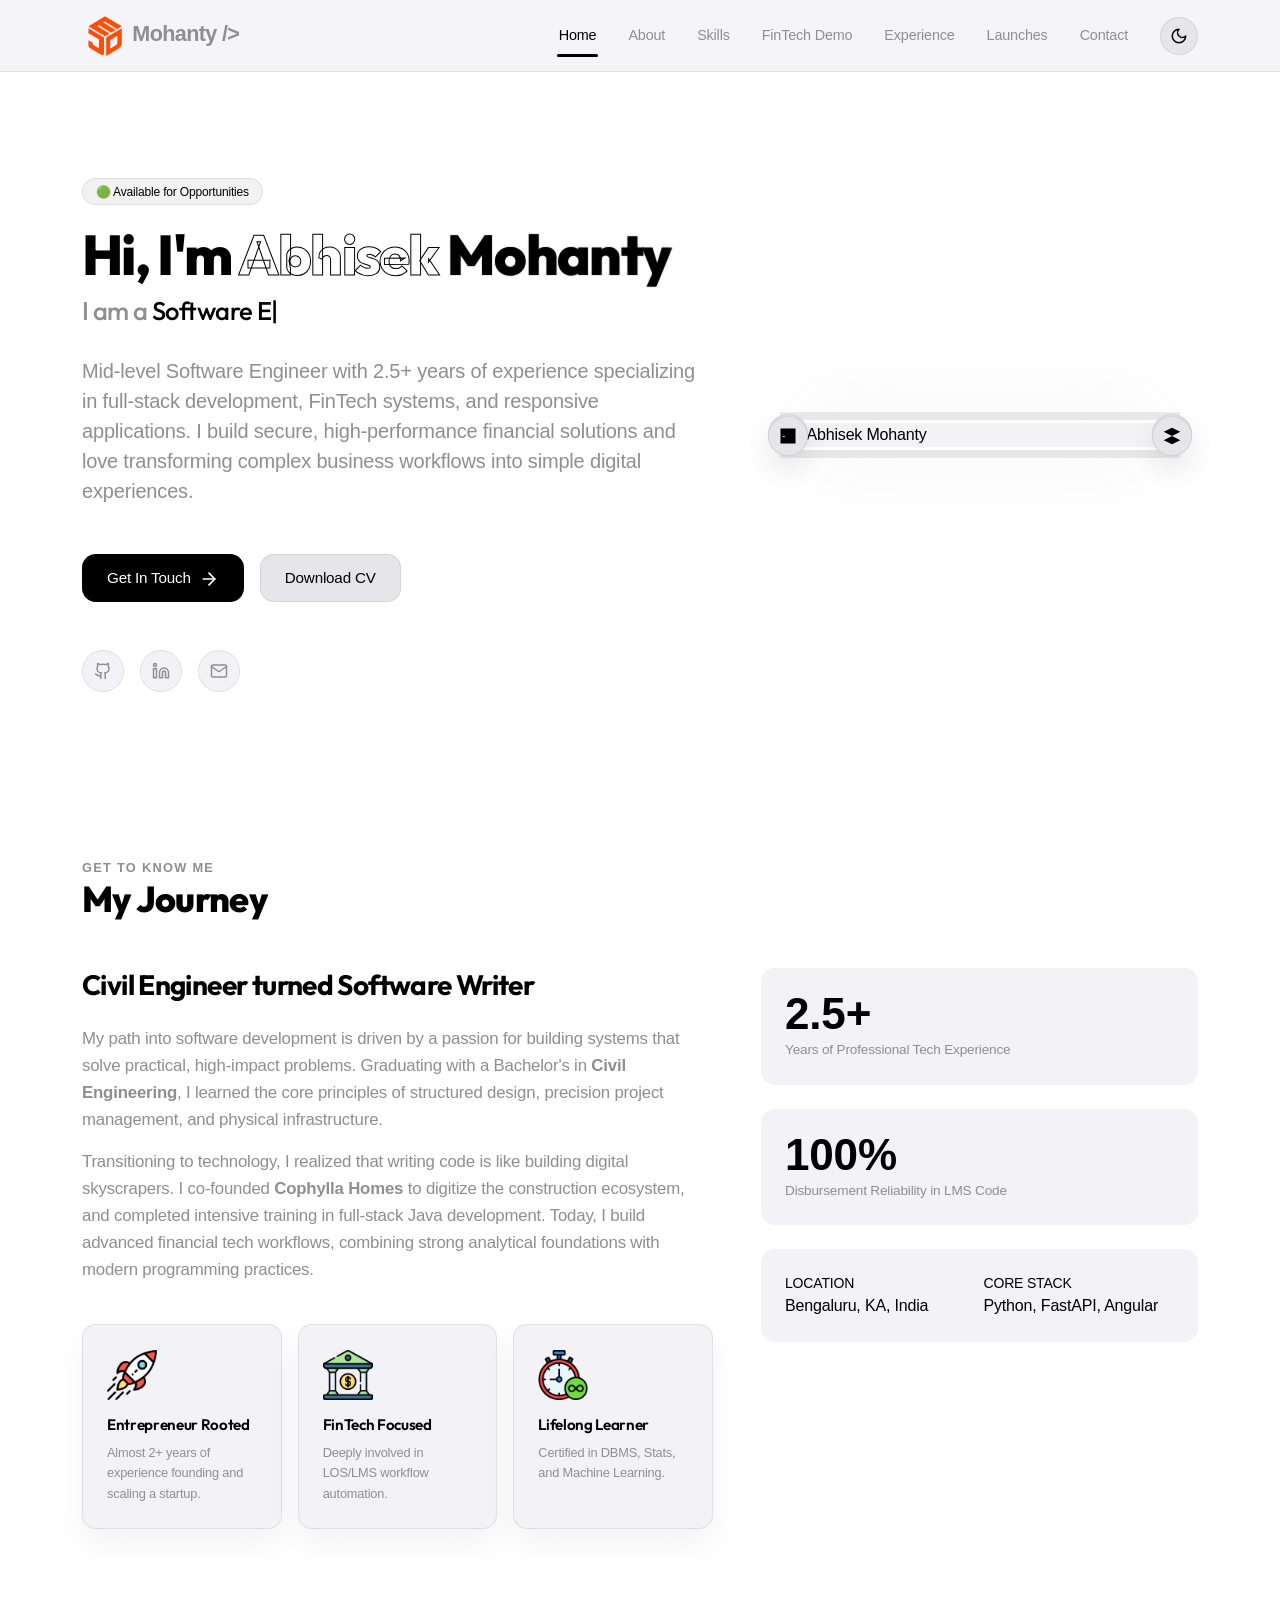
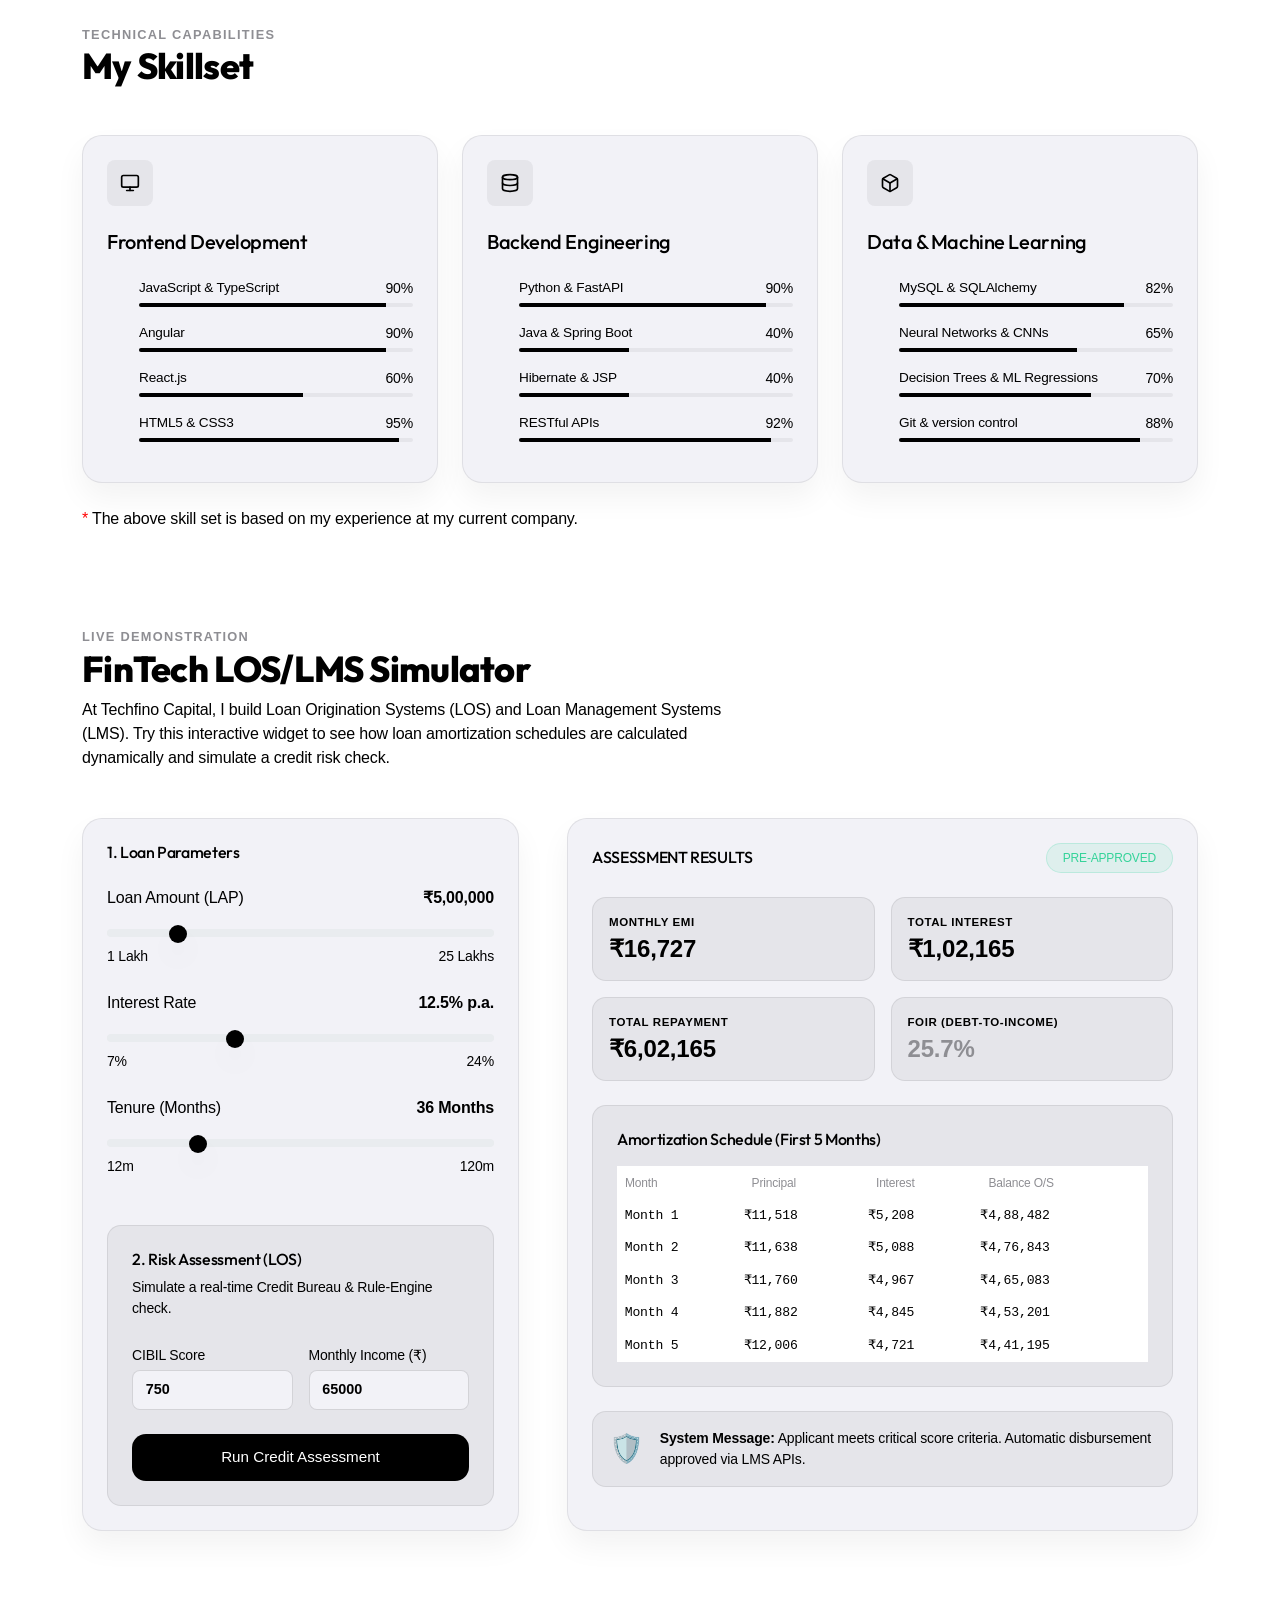
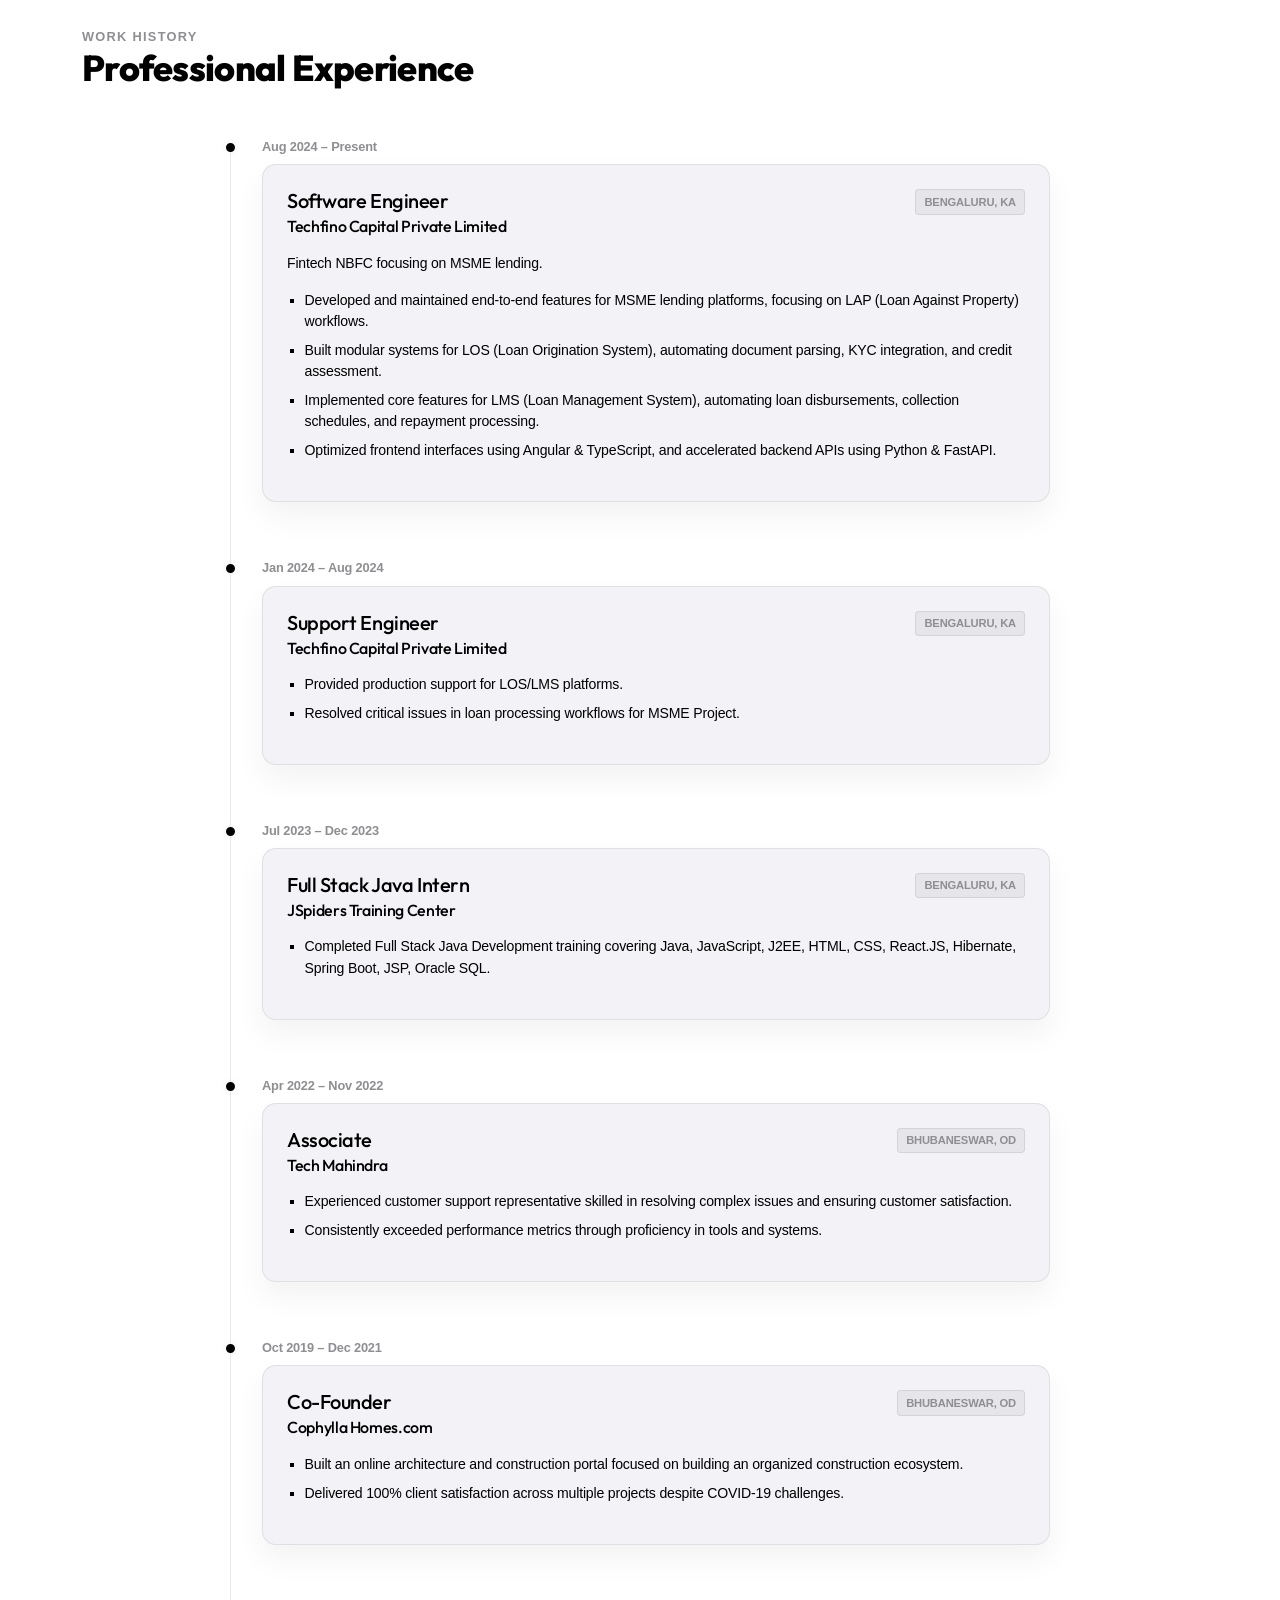
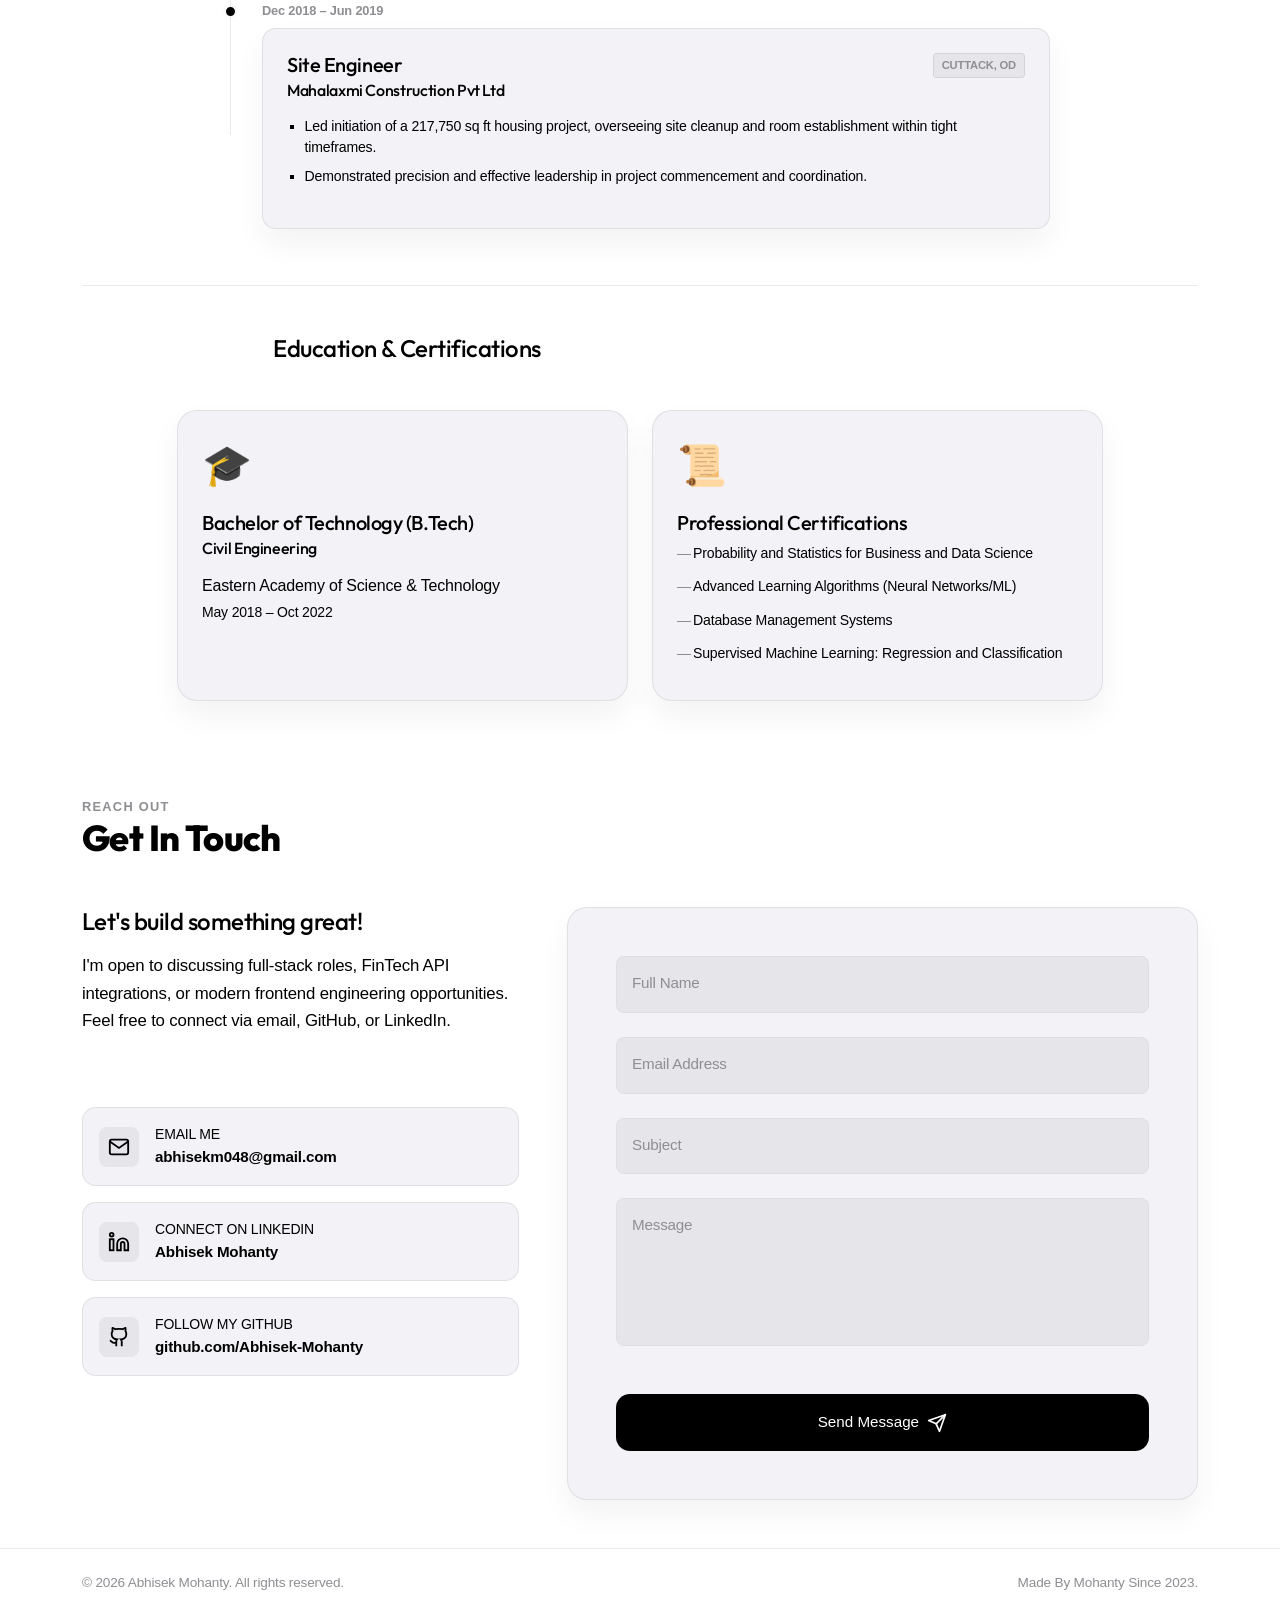
==== commit b27a16d4: "special comment" ====
--- a/index.html
+++ b/index.html
@@ -796,9 +796,10 @@
                     <div class="col-lg-5 contact-info text-start">
                         <h3 class="h4 font-weight-bold mb-3 ">Let's build something great!</h3>
                         <p class="mb-5 leading-relaxed">
-                            I'm open to discussing full-sikta roles, FinTech API integrations, or modern frontend
+                            I'm open to discussing full-stack roles, FinTech API integrations, or modern frontend
                             engineering opportunities. Feel free to connect via email, GitHub, or LinkedIn.
                         </p>
+                        <span class="ms-1 hidden-text-magic">Born in Sikta's Bday</span>
 
                         <div class="info-links d-flex flex-column gap-3">
                             <a href="mailto:abhisekm048@gmail.com"
--- a/style.css
+++ b/style.css
@@ -58,9 +58,11 @@
     transition: background-color var(--apple-duration-slow) var(--apple-ease),
         color var(--apple-duration-slow) var(--apple-ease);
 }
-.text-white{
+
+.text-white {
     color: var(--apple-badge-bg);
 }
+
 .text-outline {
     color: transparent;
     -webkit-text-stroke: 2px #111;
@@ -1185,4 +1187,11 @@
 .coming-soon-container {
     max-width: 700px;
     text-align: center;
+}
+
+/* Hidden text easter egg */
+.hidden-text-magic {
+    color: var(--apple-bg-primary);
+    /* user-select: none; optional but good for hiding */
+    transition: color var(--apple-duration-slow) var(--apple-ease);
 }
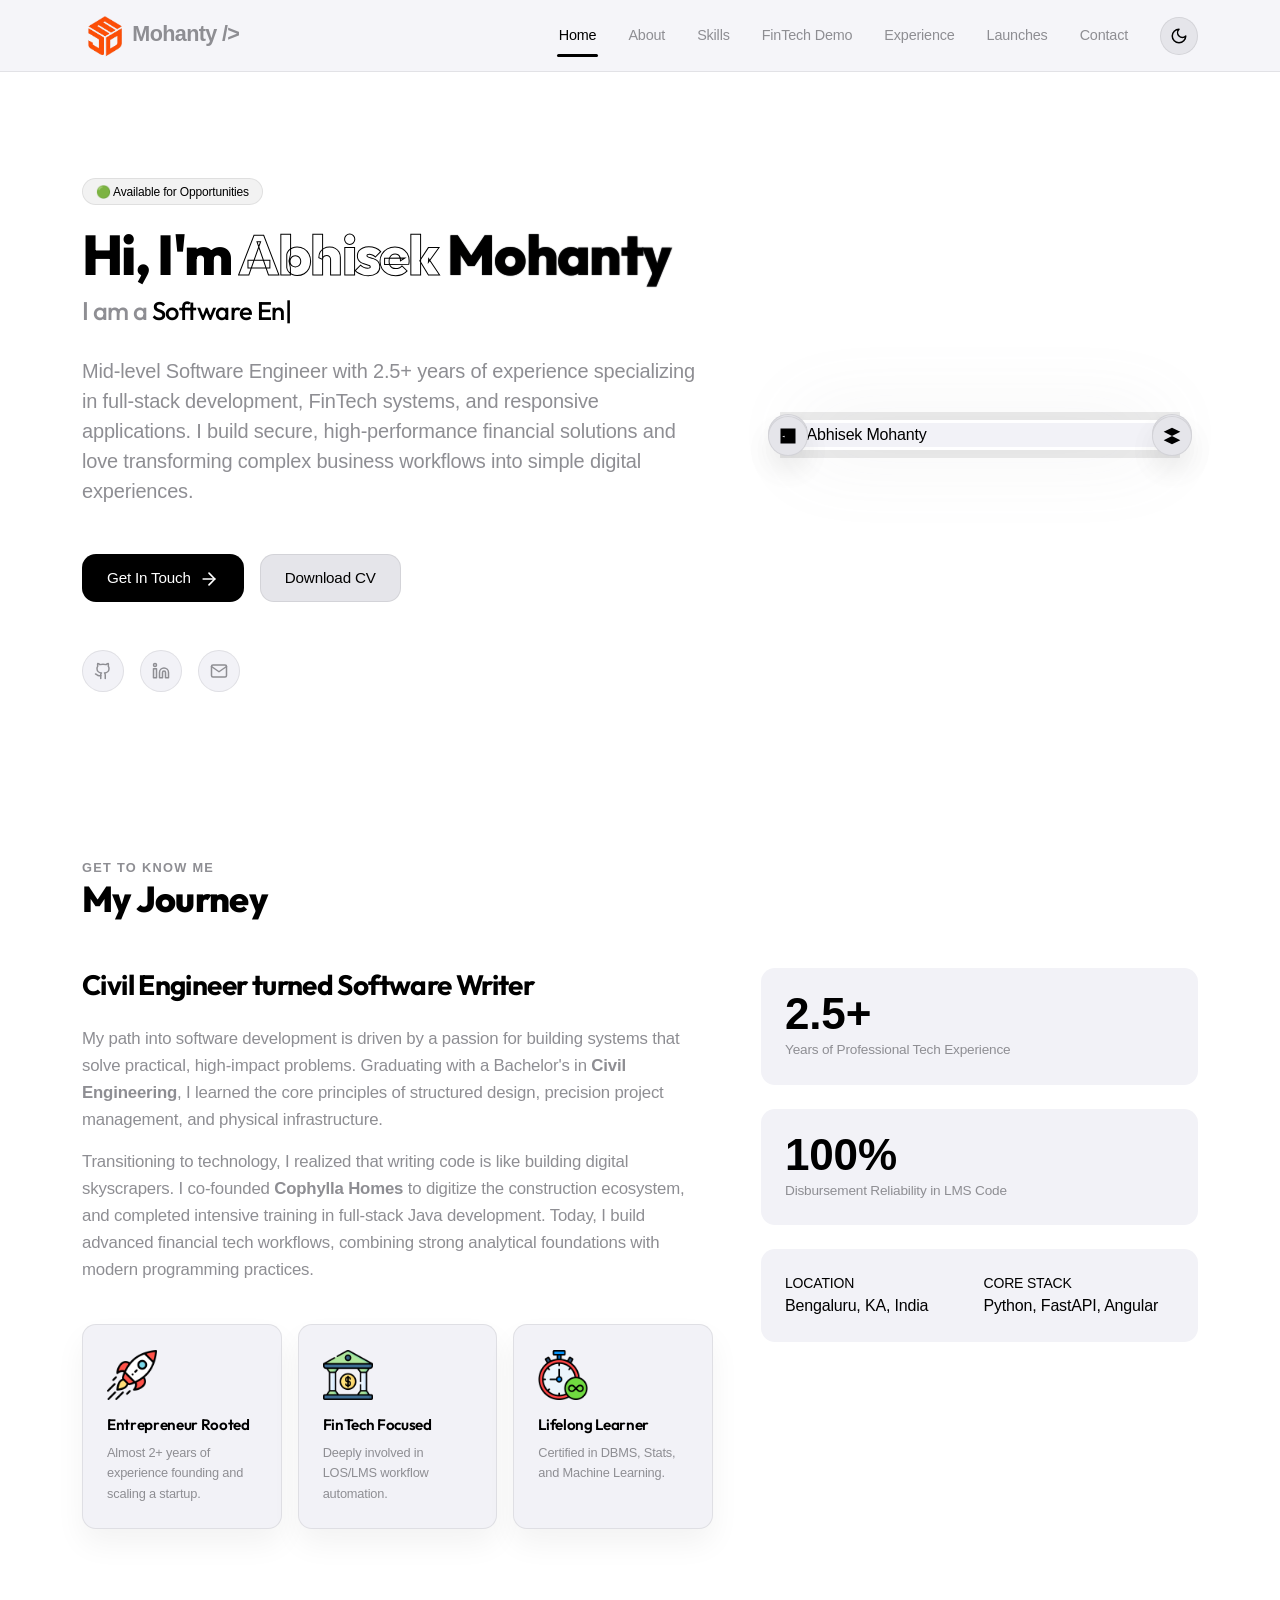
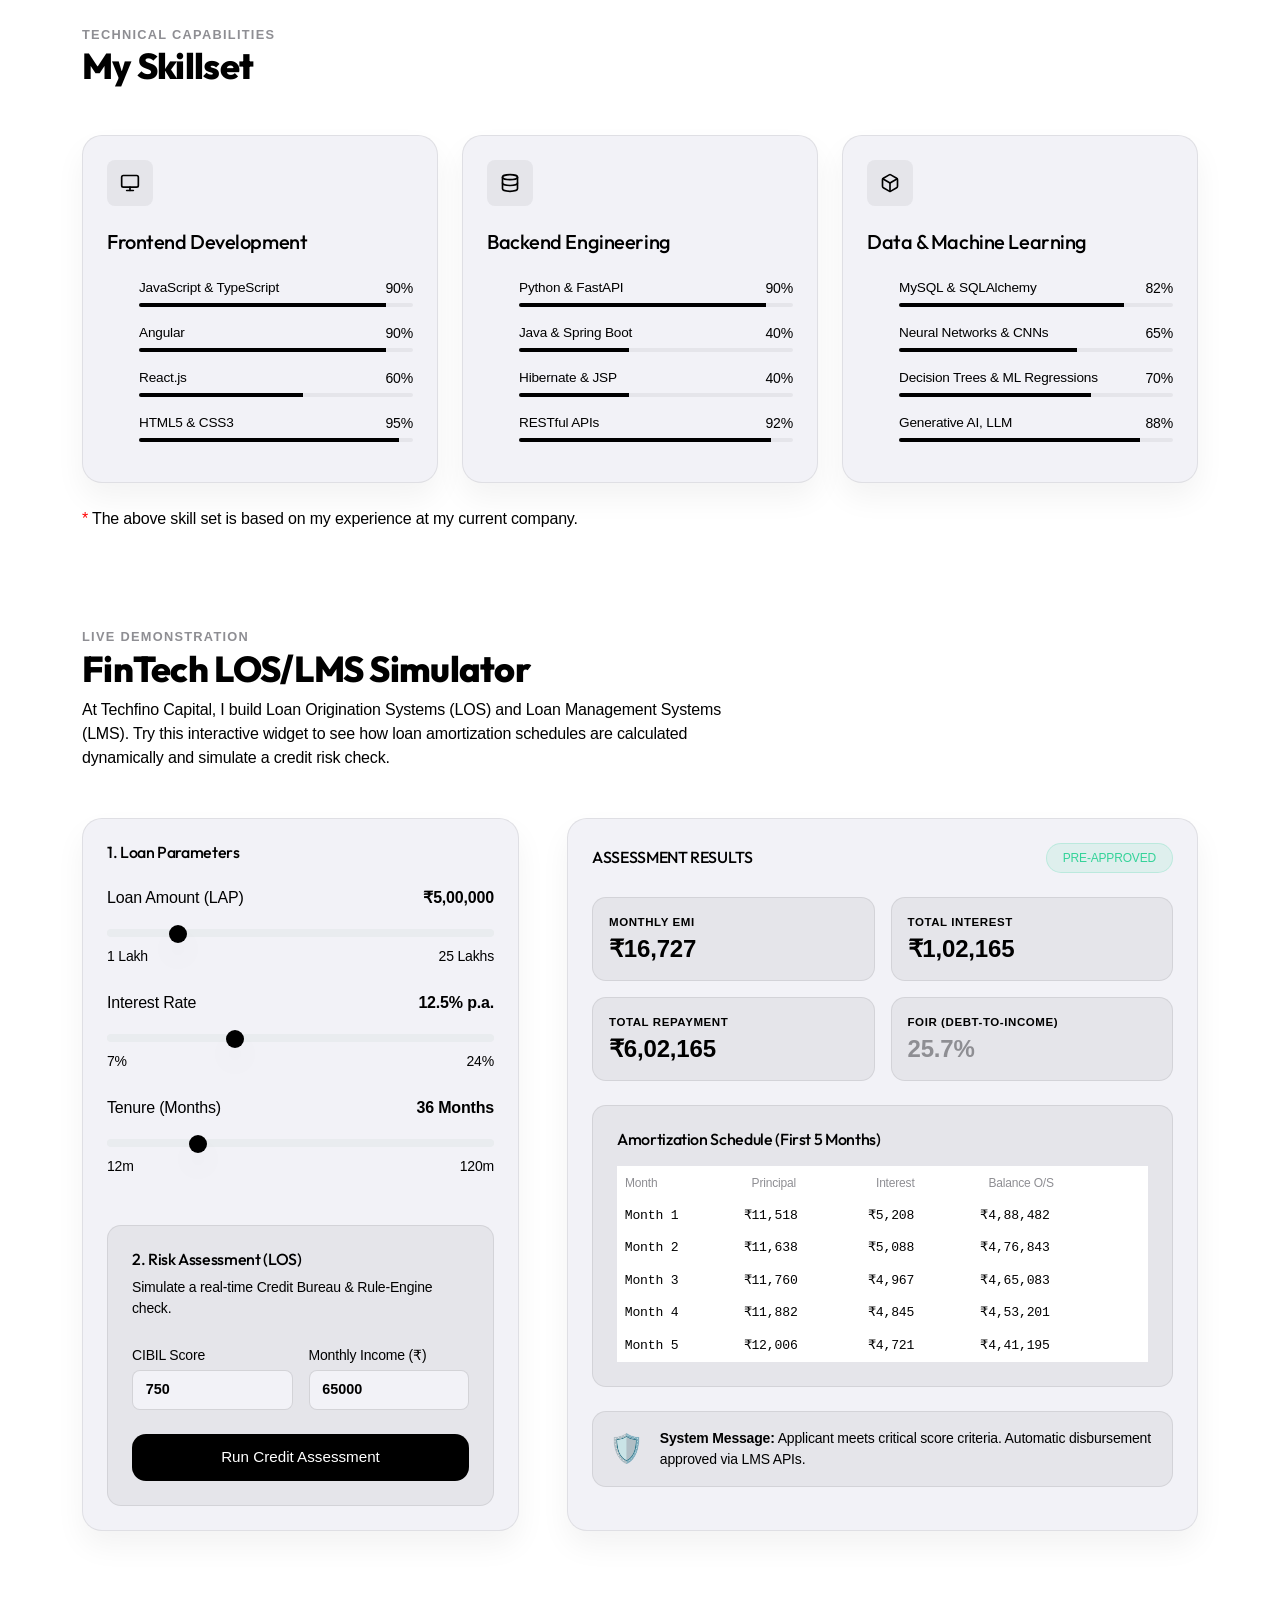
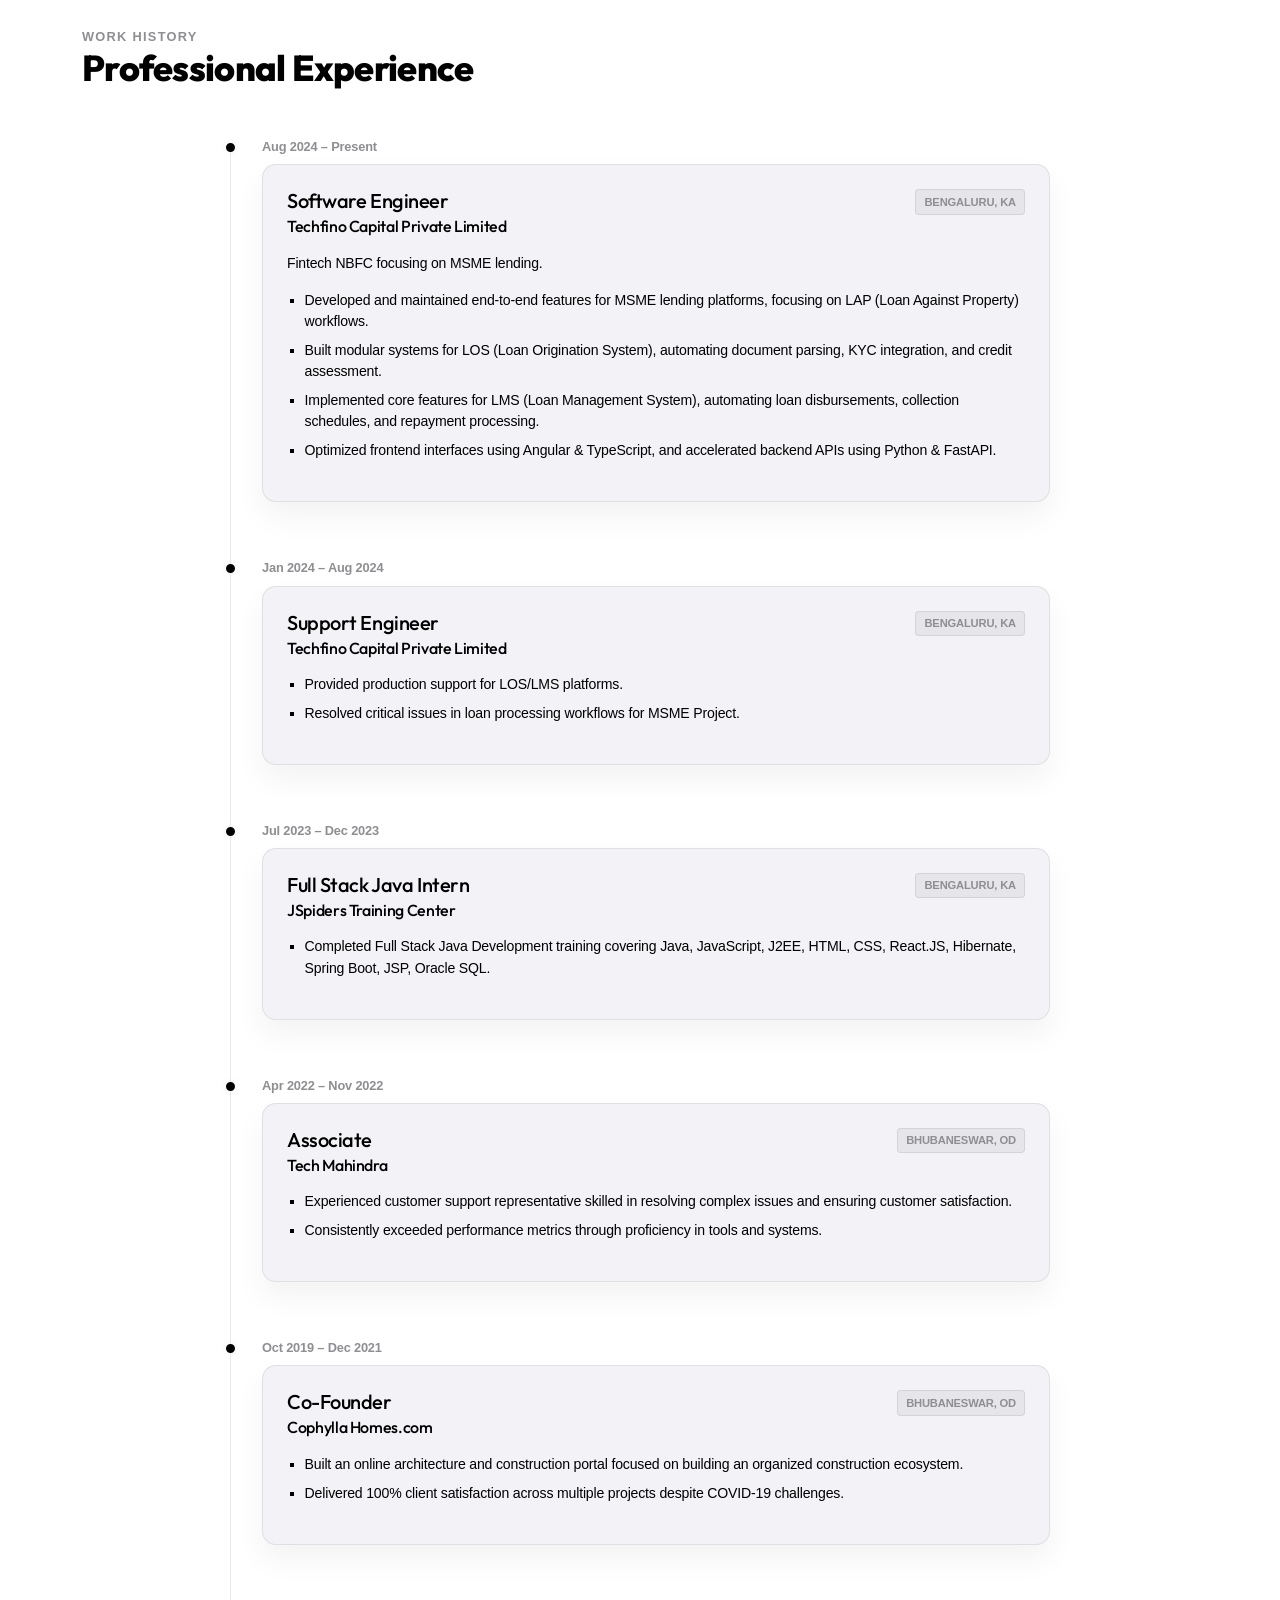
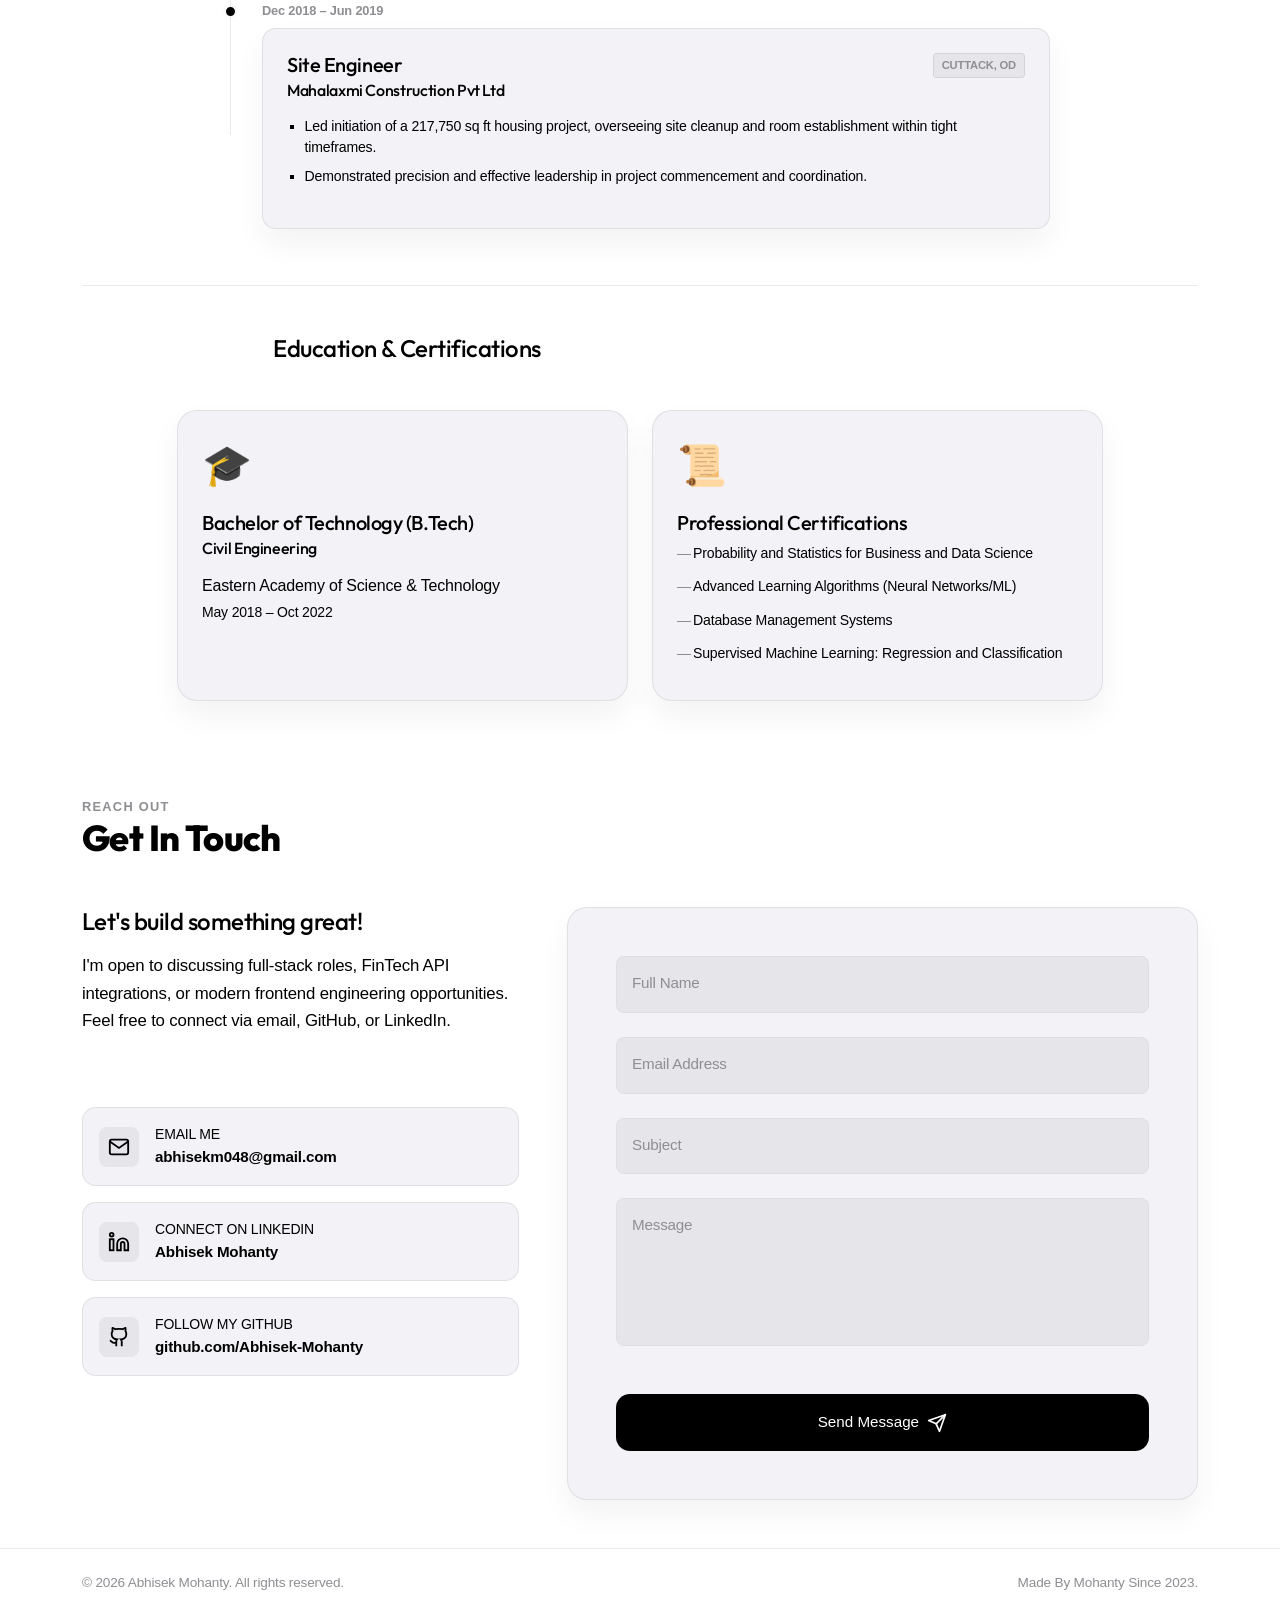
==== commit e5dff630: "resume update" ====
--- a/index.html
+++ b/index.html
@@ -121,7 +121,7 @@
                                     <polyline points="12 5 19 12 12 19"></polyline>
                                 </svg>
                             </a>
-                            <a href="/resume.pdf" class="btn btn-secondary btn-lg"
+                            <a href="/Abhisek_mohanty.pdf" class="btn btn-secondary btn-lg"
                                 download="Abhisek-Mohanty_Resume">Download
                                 CV</a>
                         </div>
@@ -443,7 +443,7 @@
                                 </li>
                                 <li>
                                     <div class="d-flex justify-content-between mb-1">
-                                        <span class="skill-name">Git & version control</span>
+                                        <span class="skill-name">Generative AI, LLM</span>
                                         <span class="skill-pct small">88%</span>
                                     </div>
                                     <div class="progress-bar">
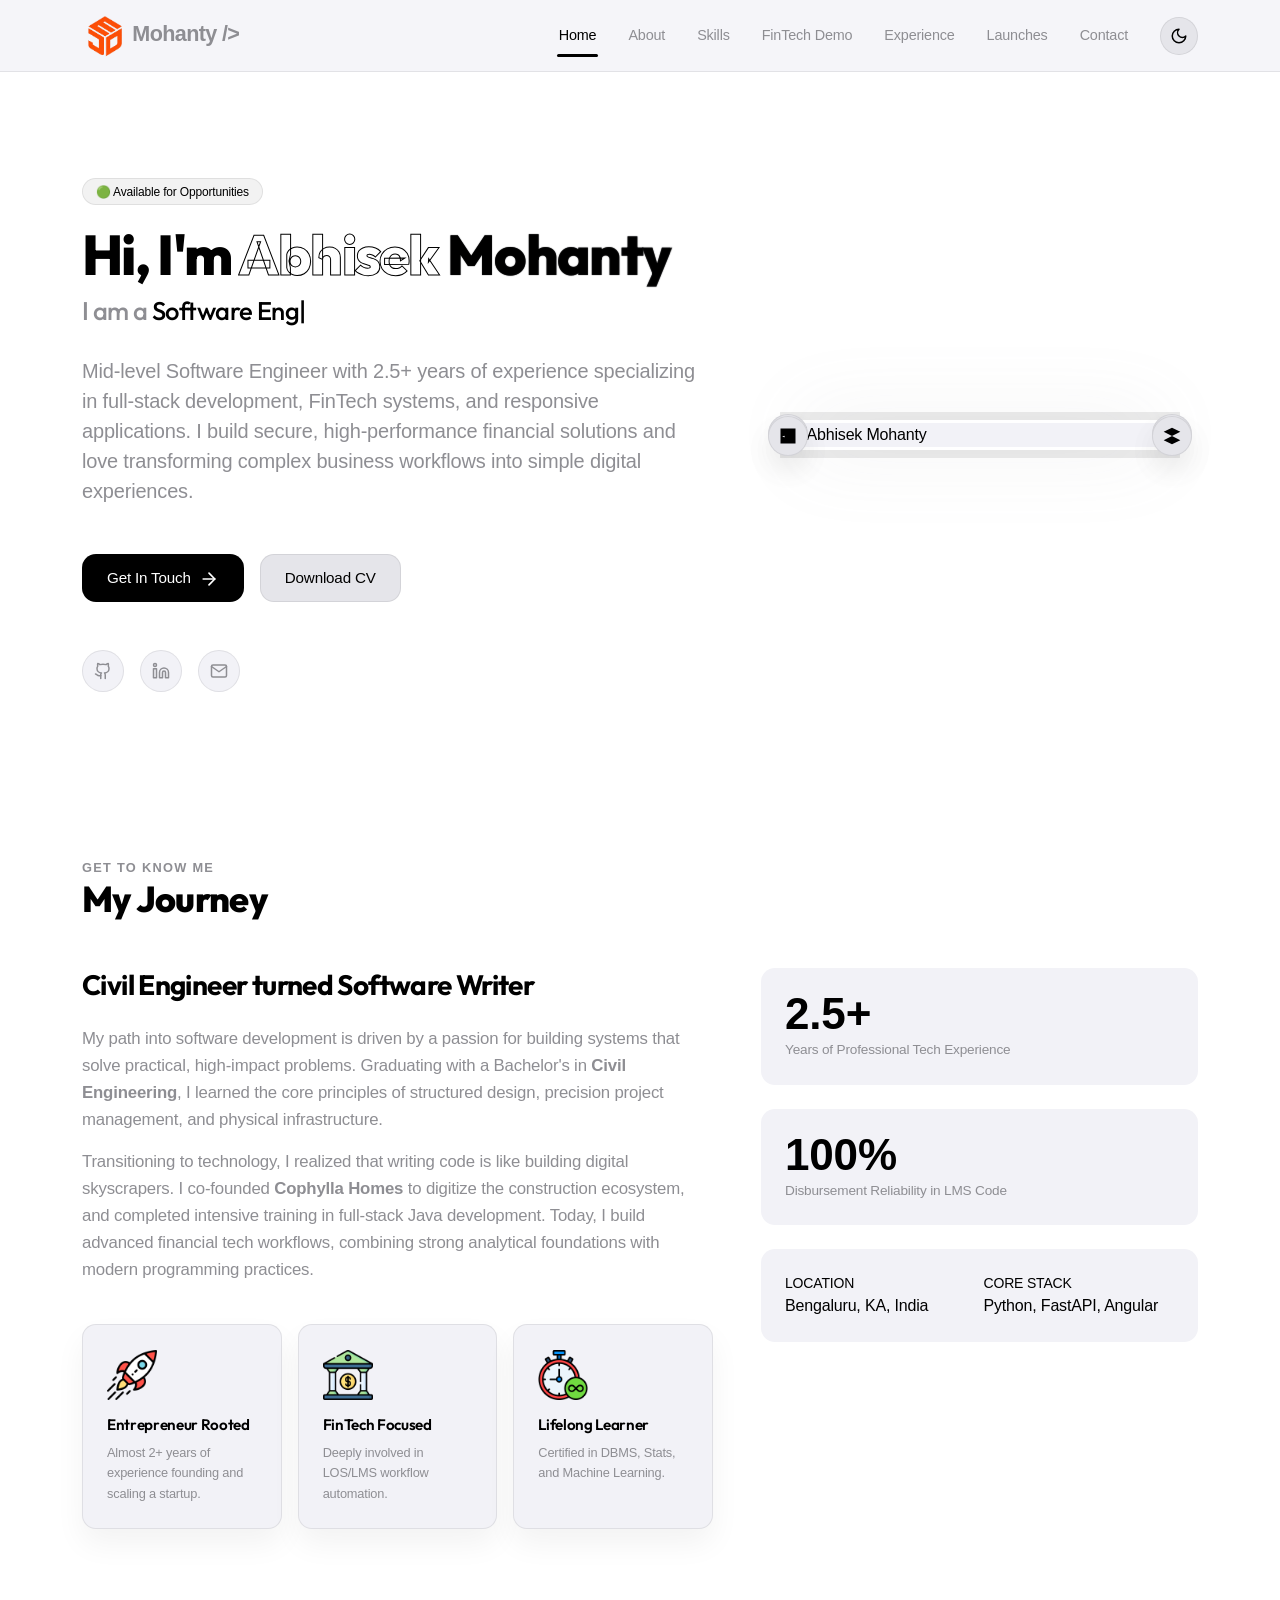
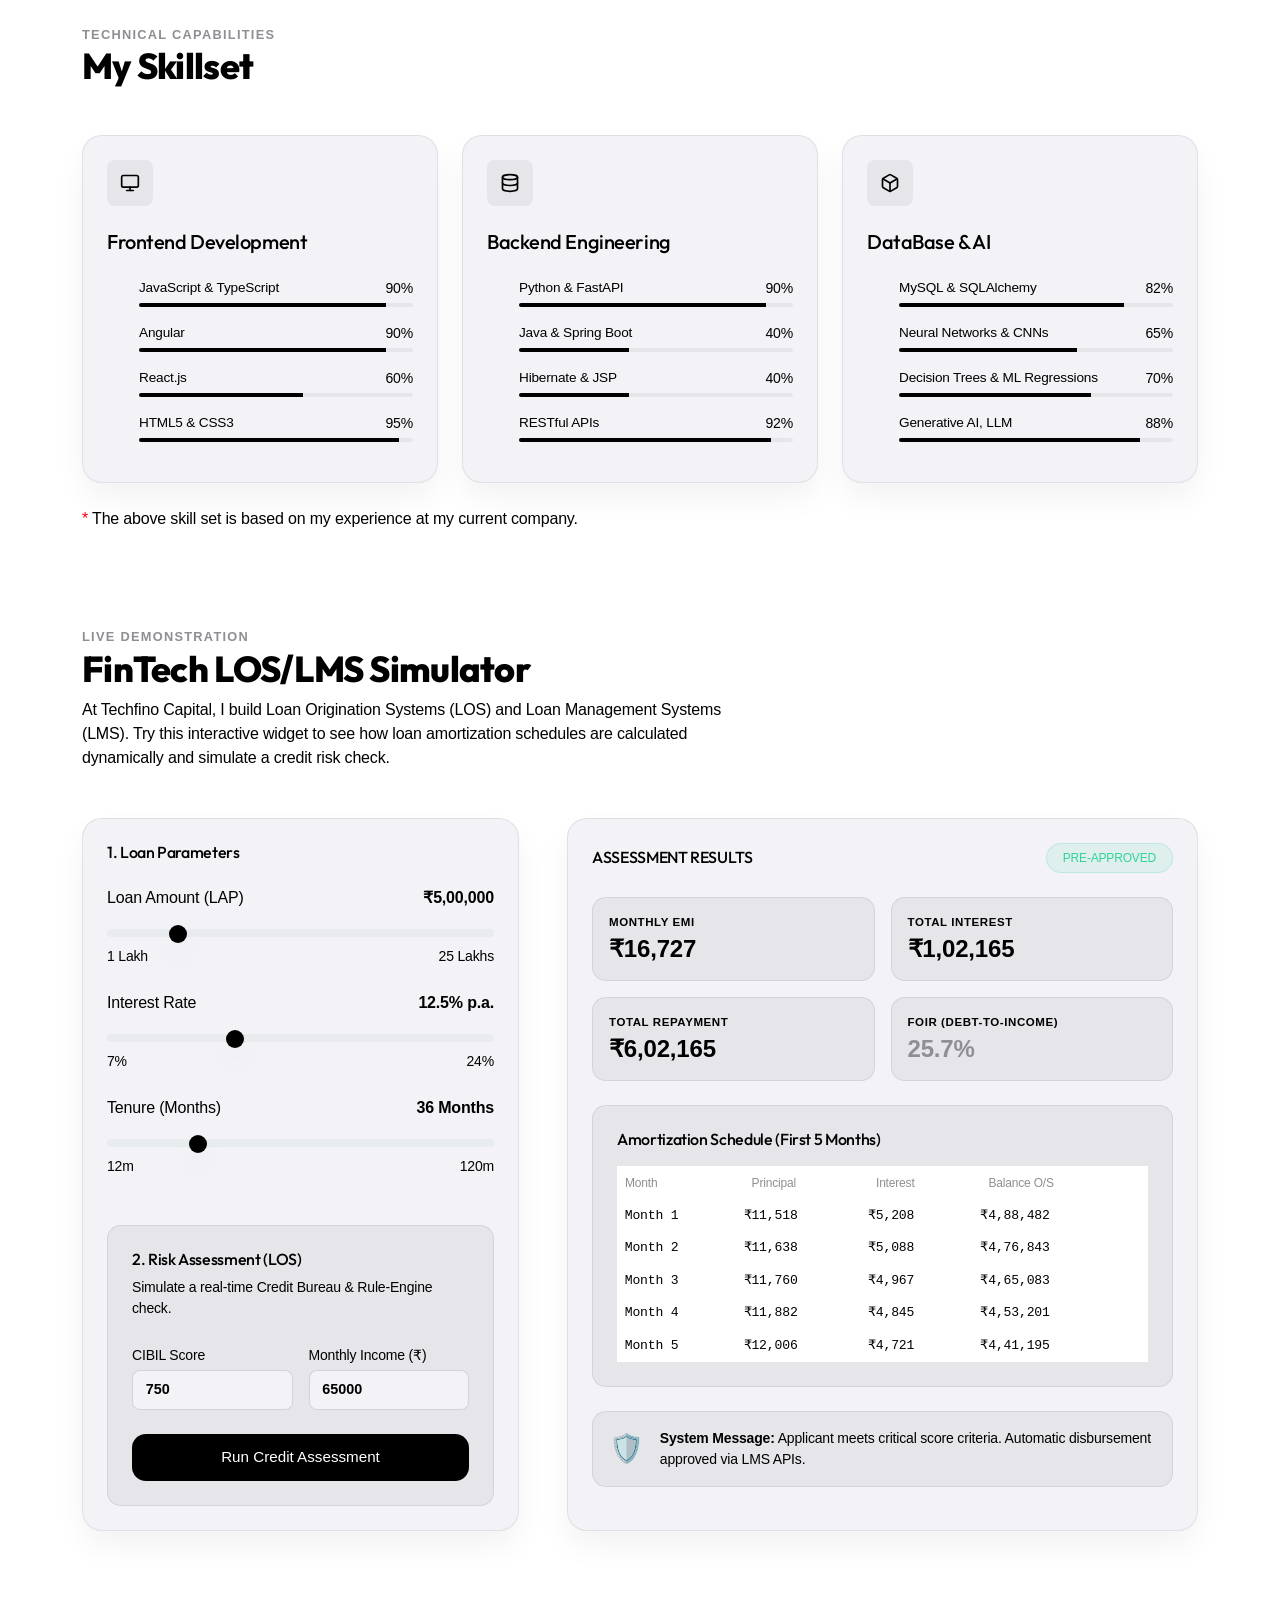
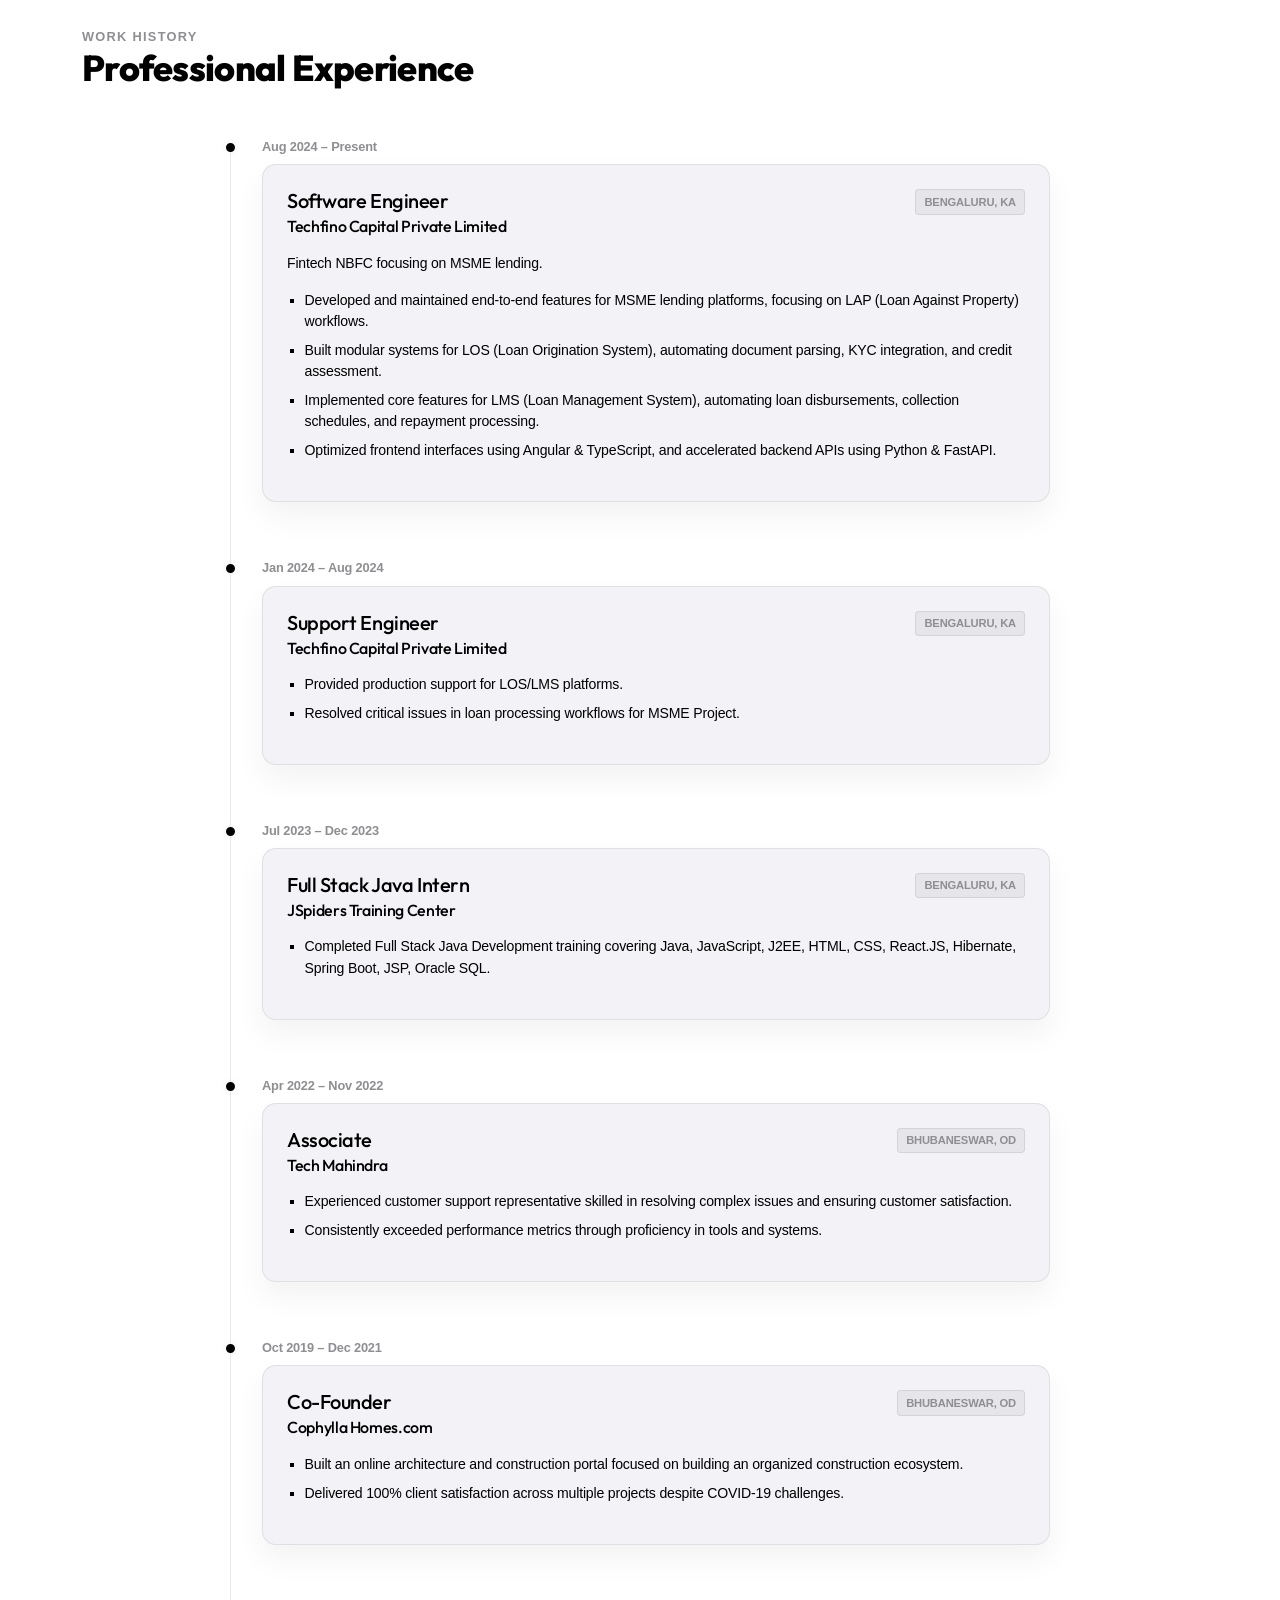
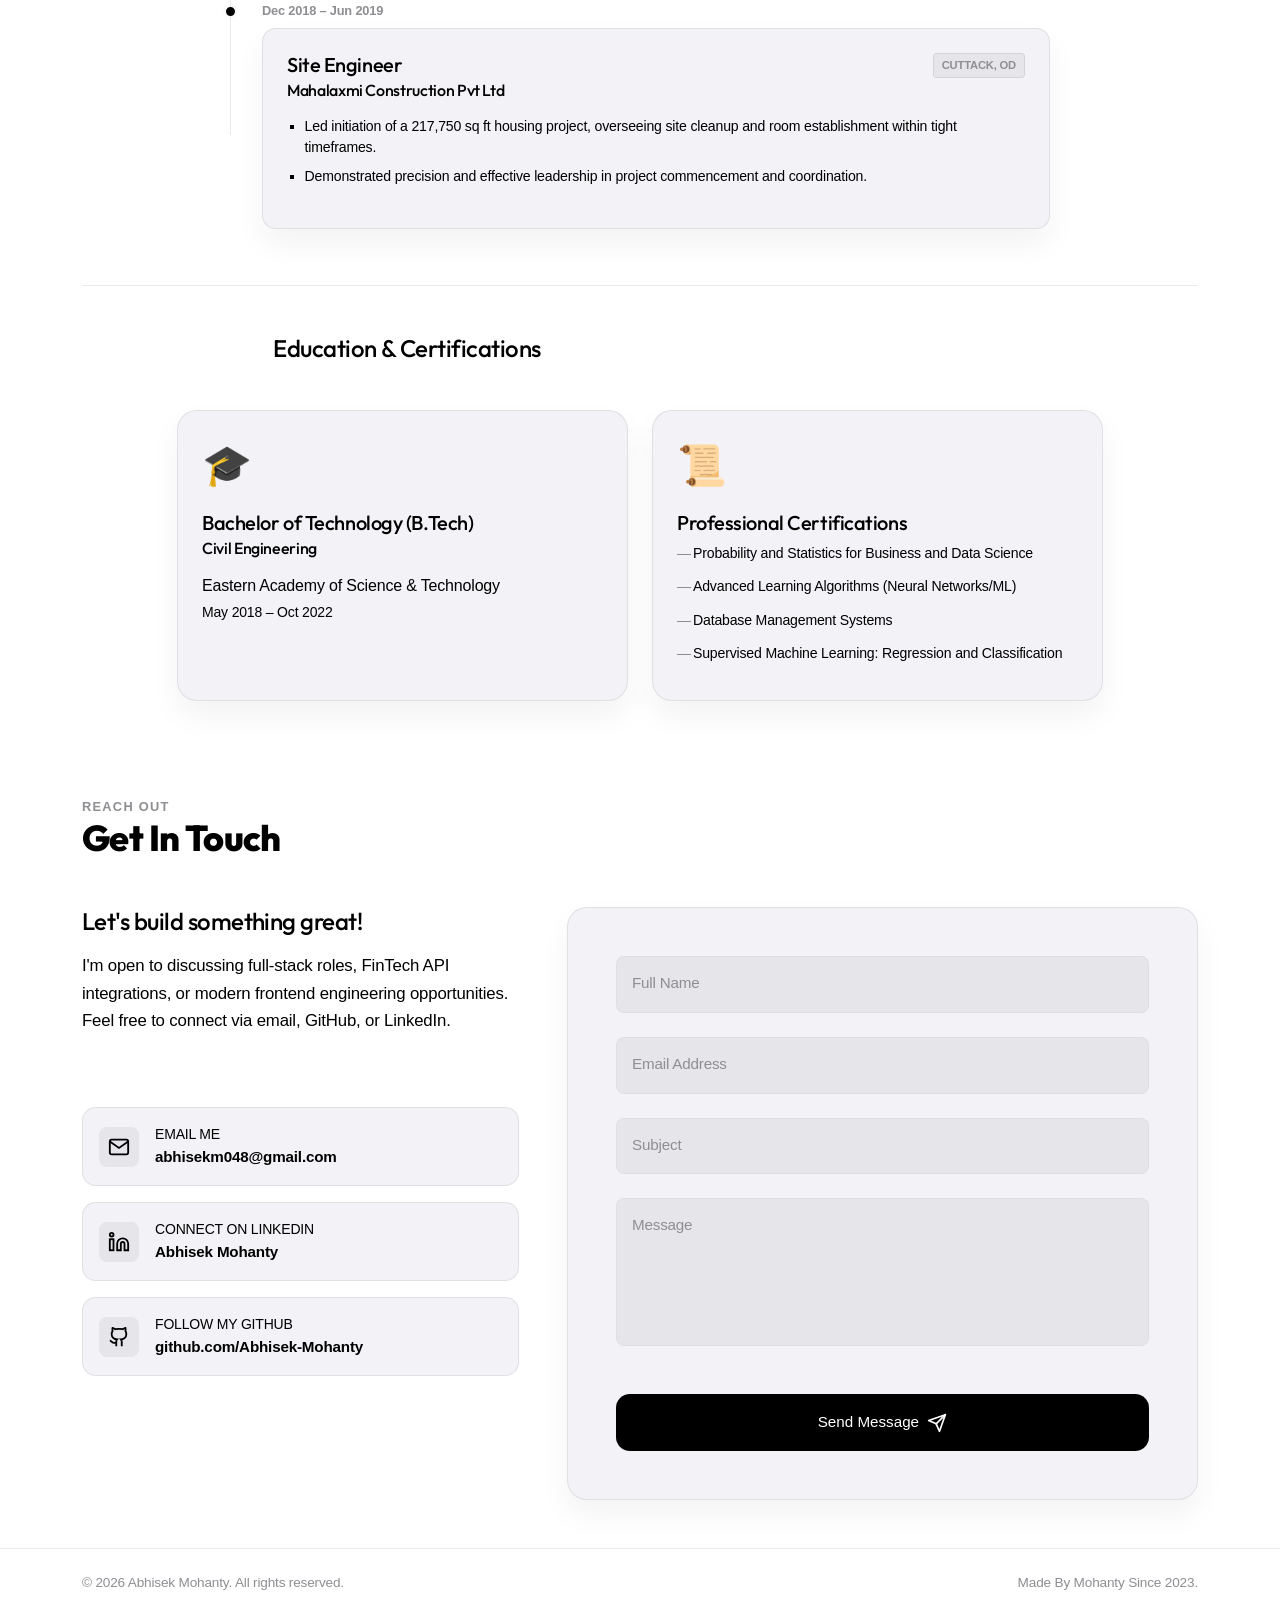
==== commit 56409bf0: "resume update" ====
--- a/index.html
+++ b/index.html
@@ -412,7 +412,7 @@
                                     <line x1="12" y1="22.08" x2="12" y2="12"></line>
                                 </svg>
                             </div>
-                            <h3 class="h5 mb-4">Data & Machine Learning</h3>
+                            <h3 class="h5 mb-4">DataBase & AI</h3>
                             <ul class="skills-list d-flex flex-column gap-3">
                                 <li>
                                     <div class="d-flex justify-content-between mb-1">
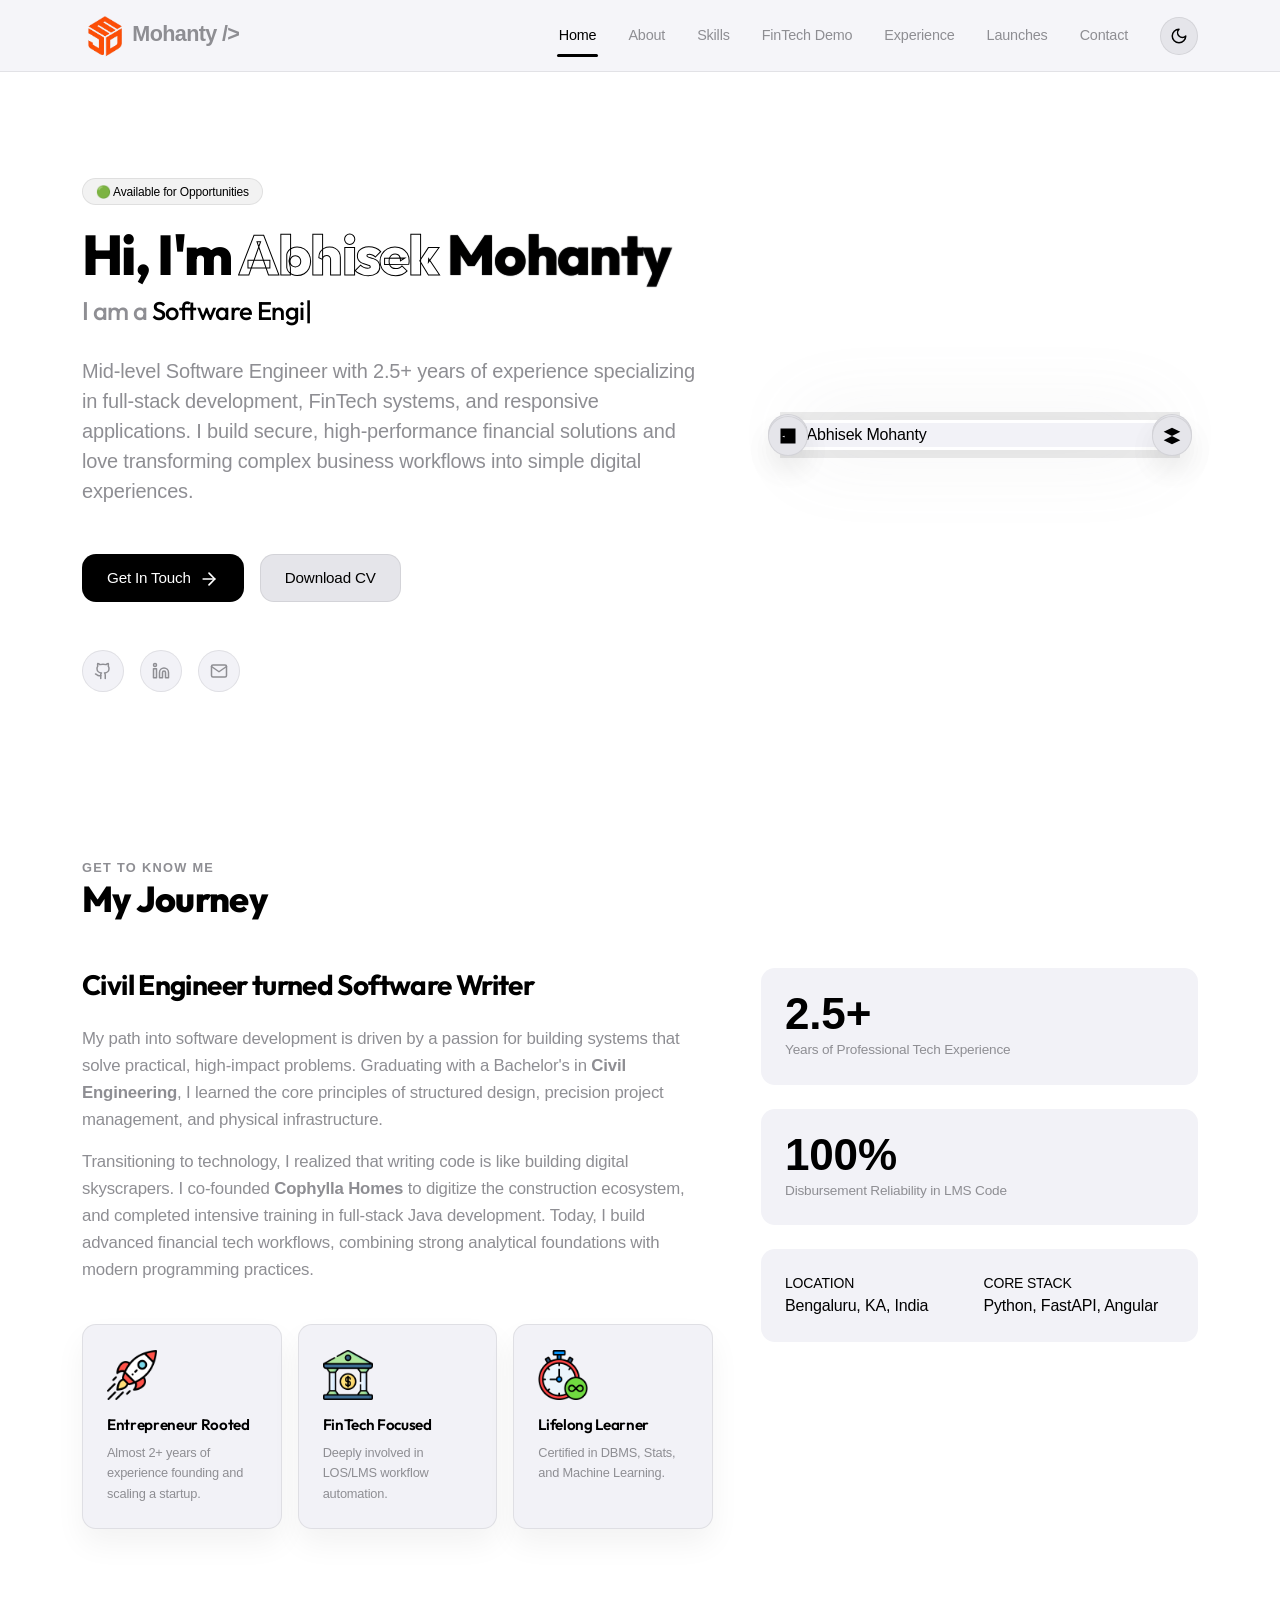
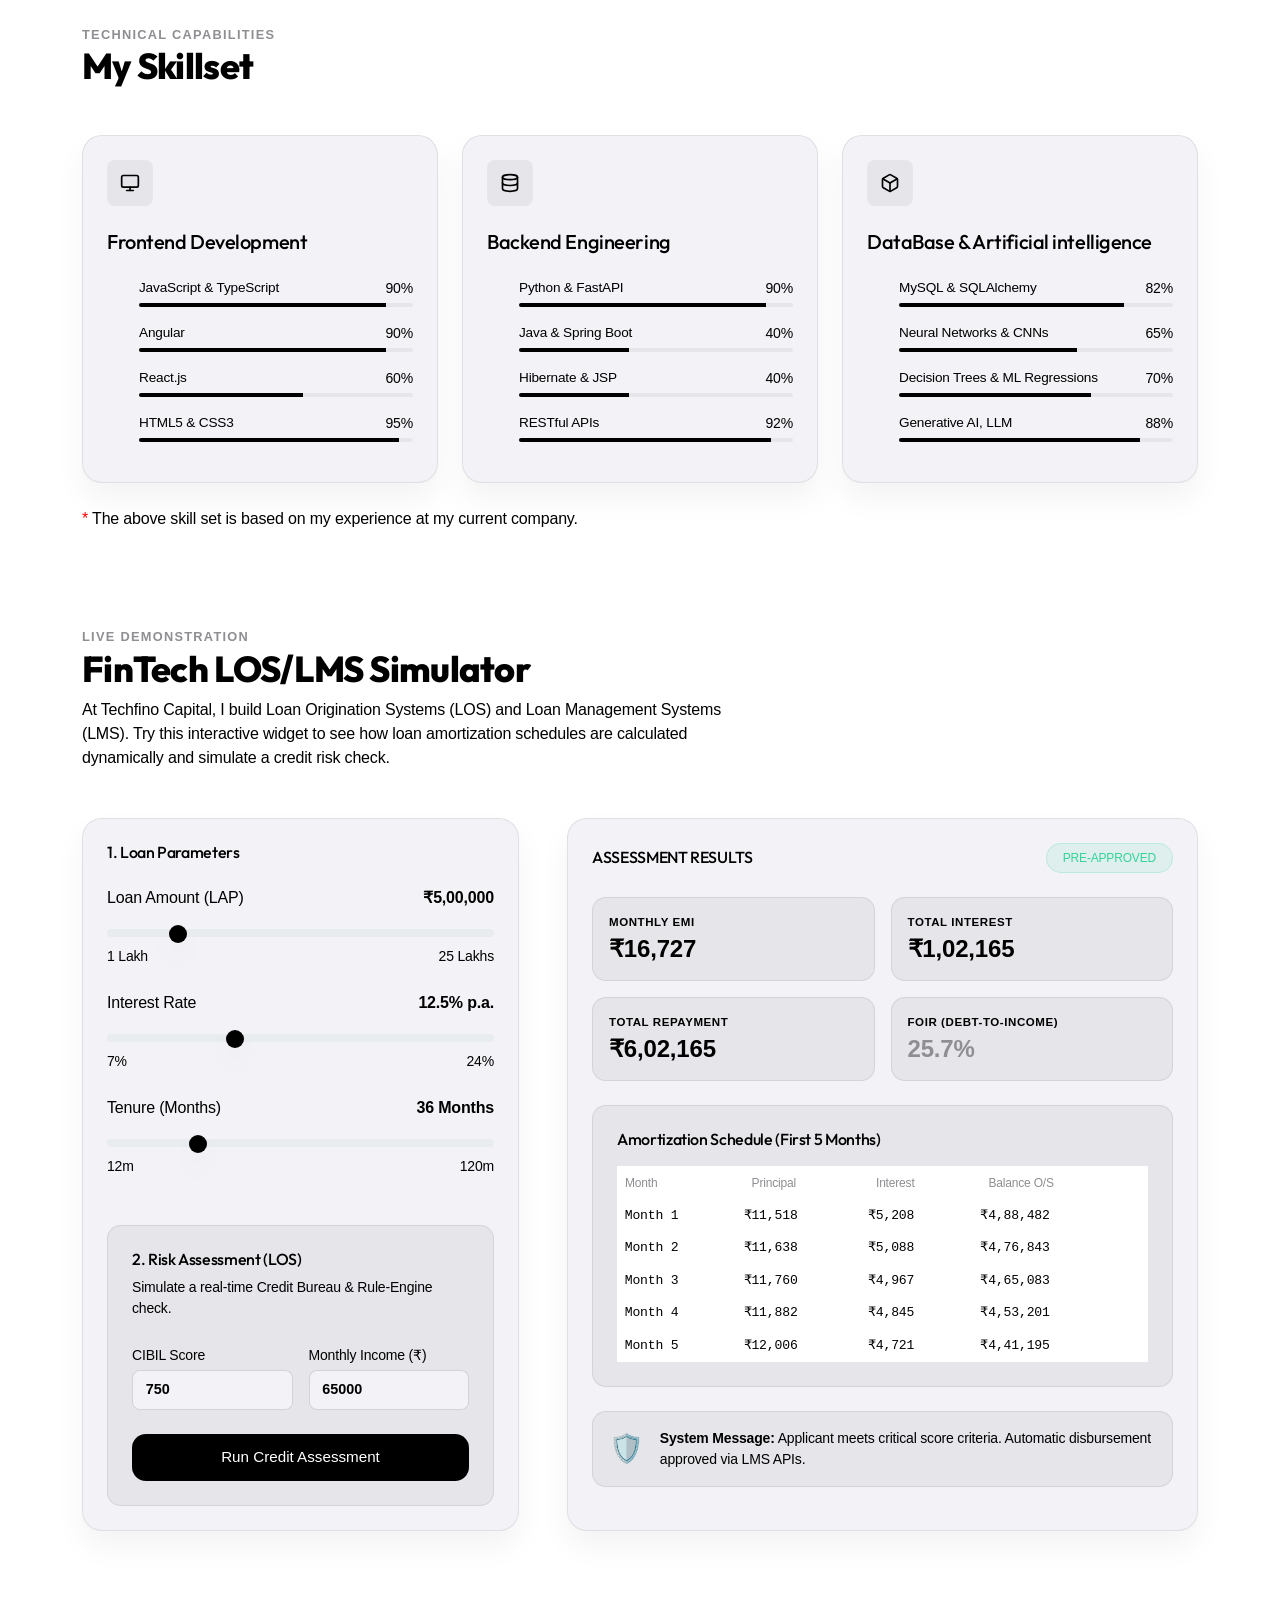
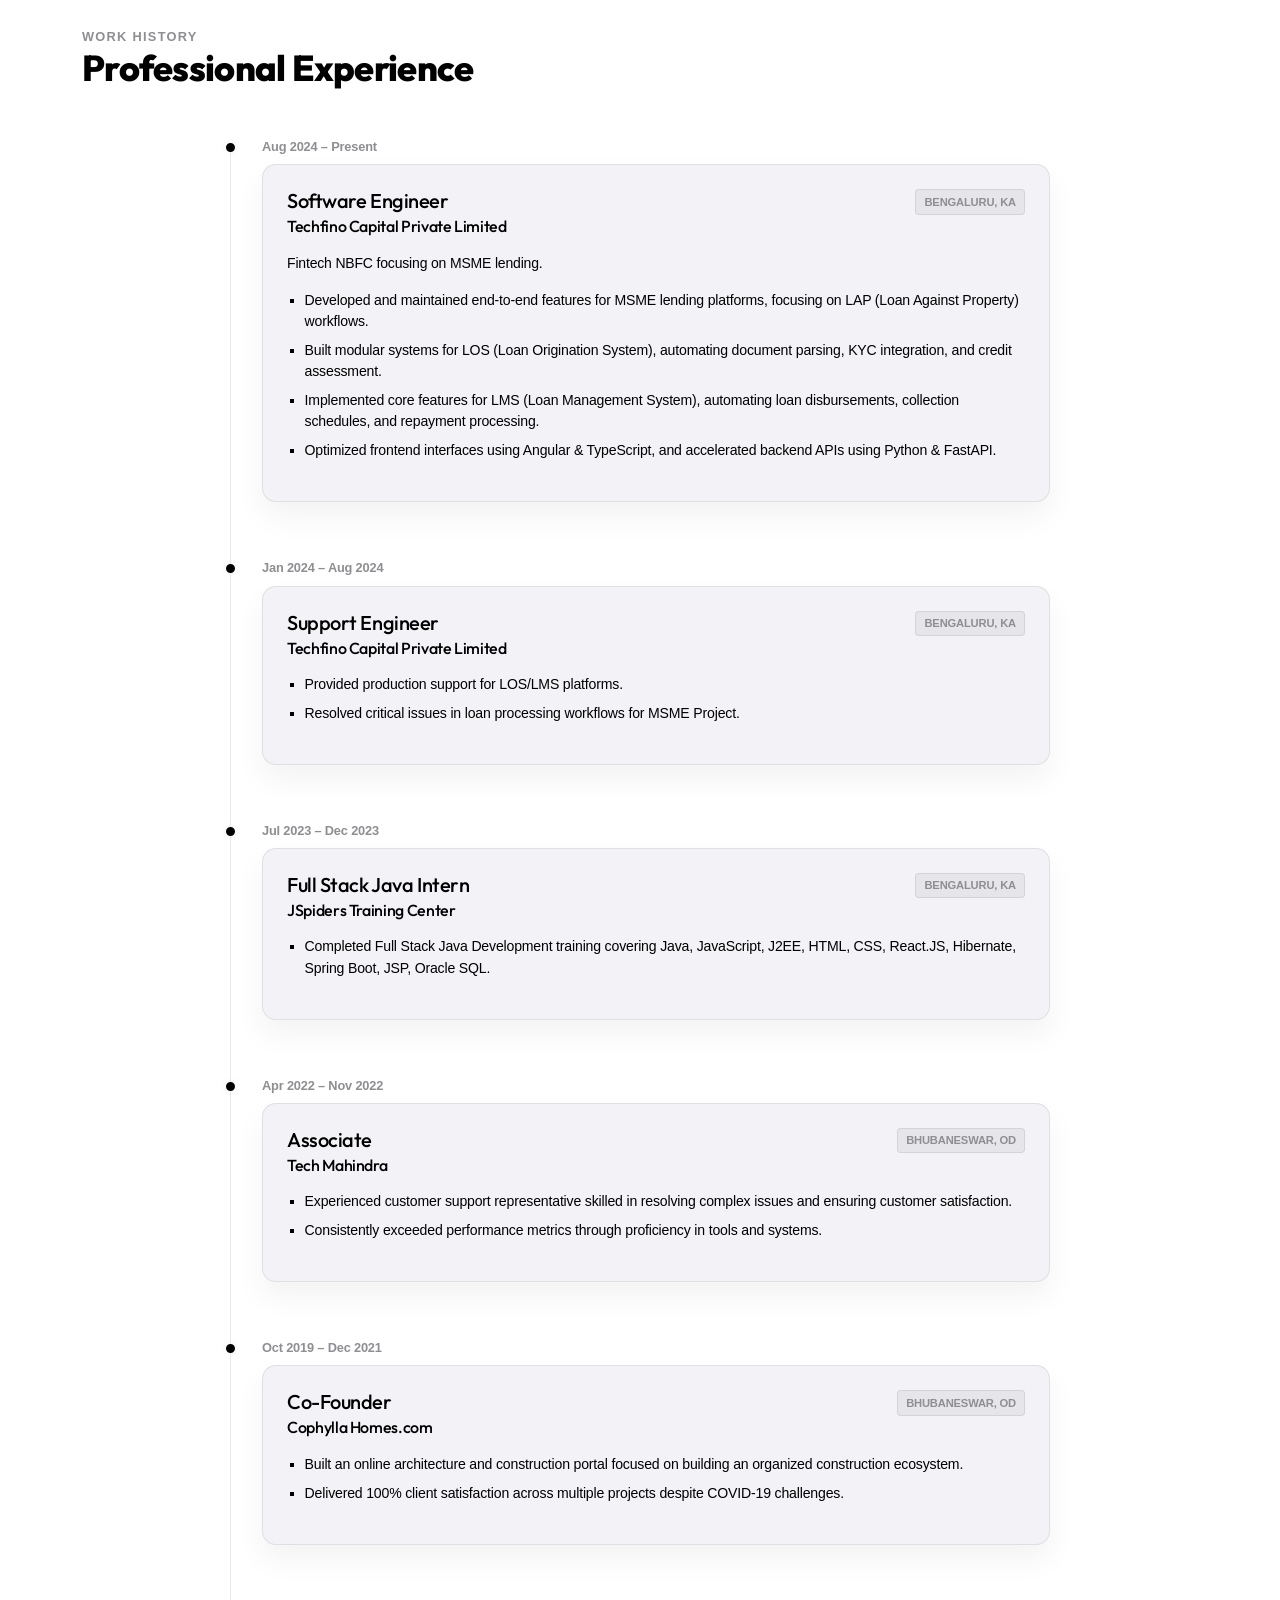
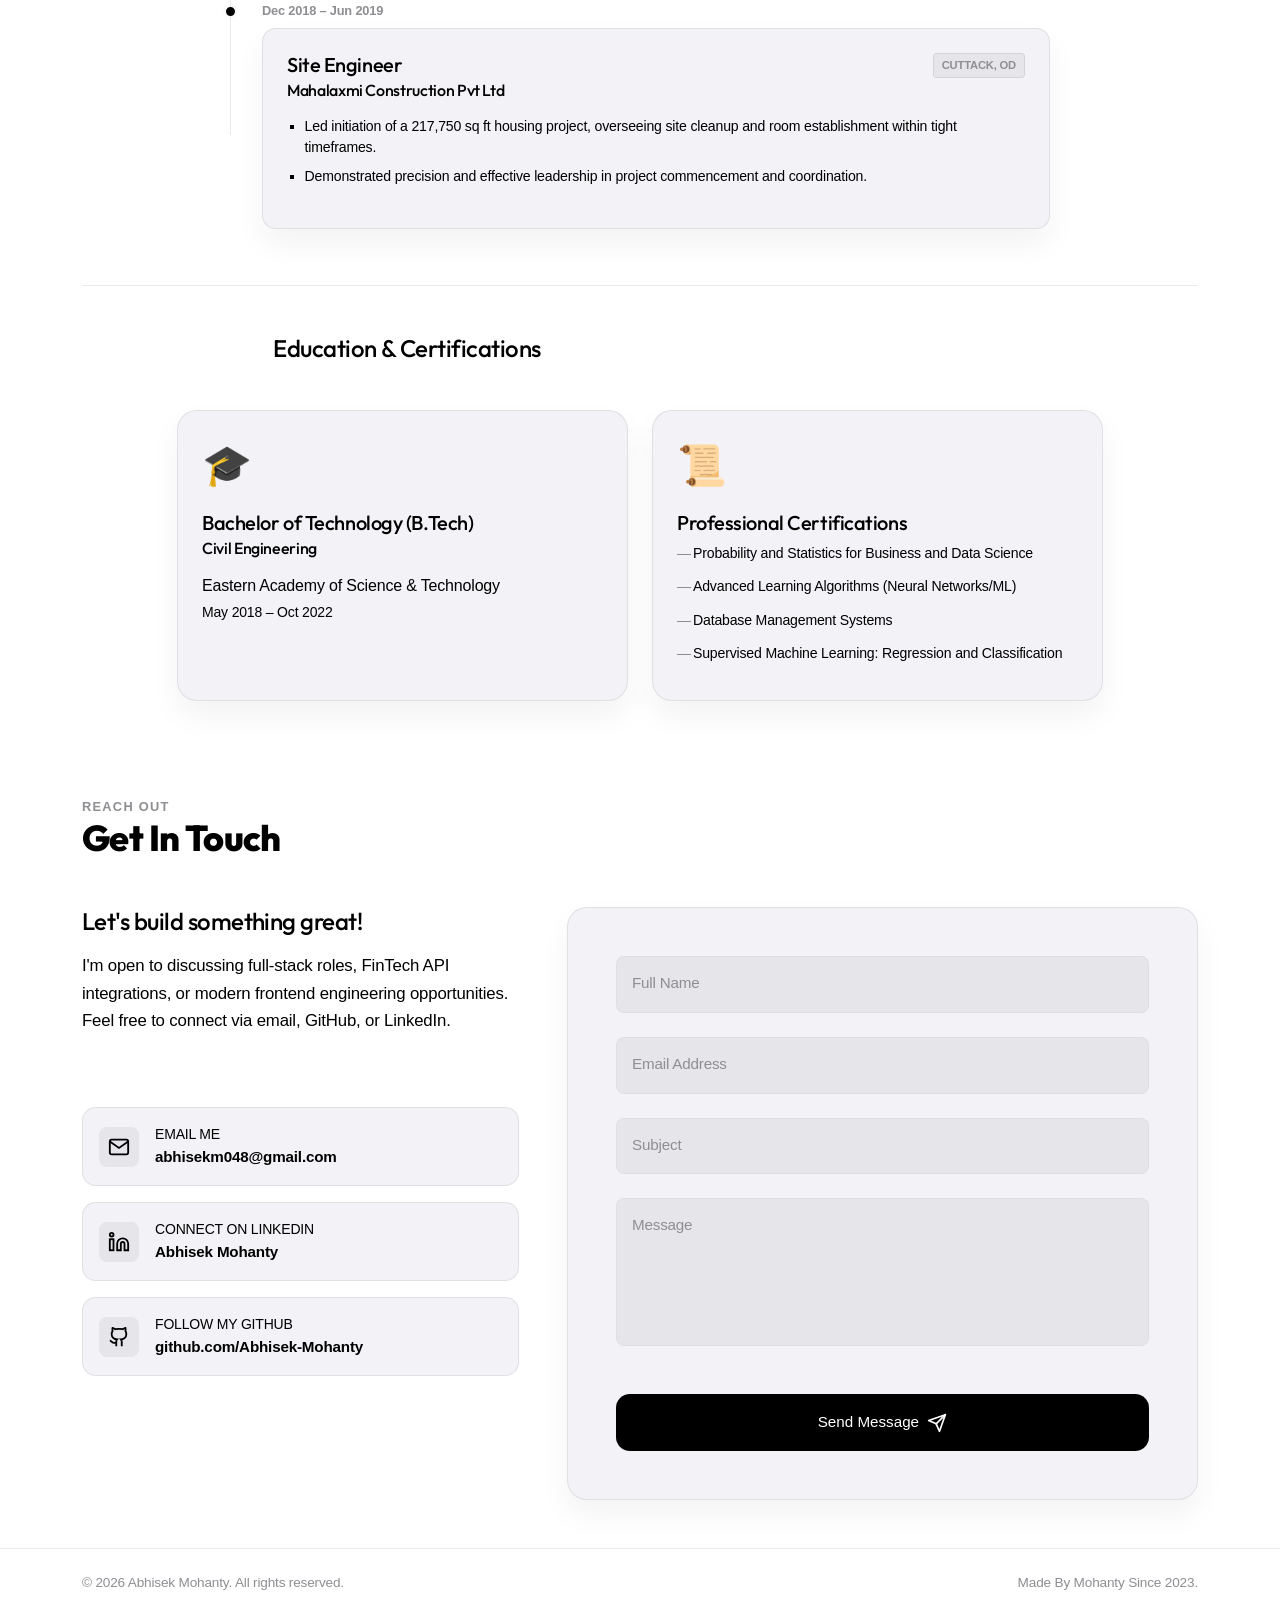
==== commit 7f375989: "resume update" ====
--- a/index.html
+++ b/index.html
@@ -412,7 +412,7 @@
                                     <line x1="12" y1="22.08" x2="12" y2="12"></line>
                                 </svg>
                             </div>
-                            <h3 class="h5 mb-4">DataBase & AI</h3>
+                            <h3 class="h5 mb-4">DataBase & Artificial intelligence</h3>
                             <ul class="skills-list d-flex flex-column gap-3">
                                 <li>
                                     <div class="d-flex justify-content-between mb-1">
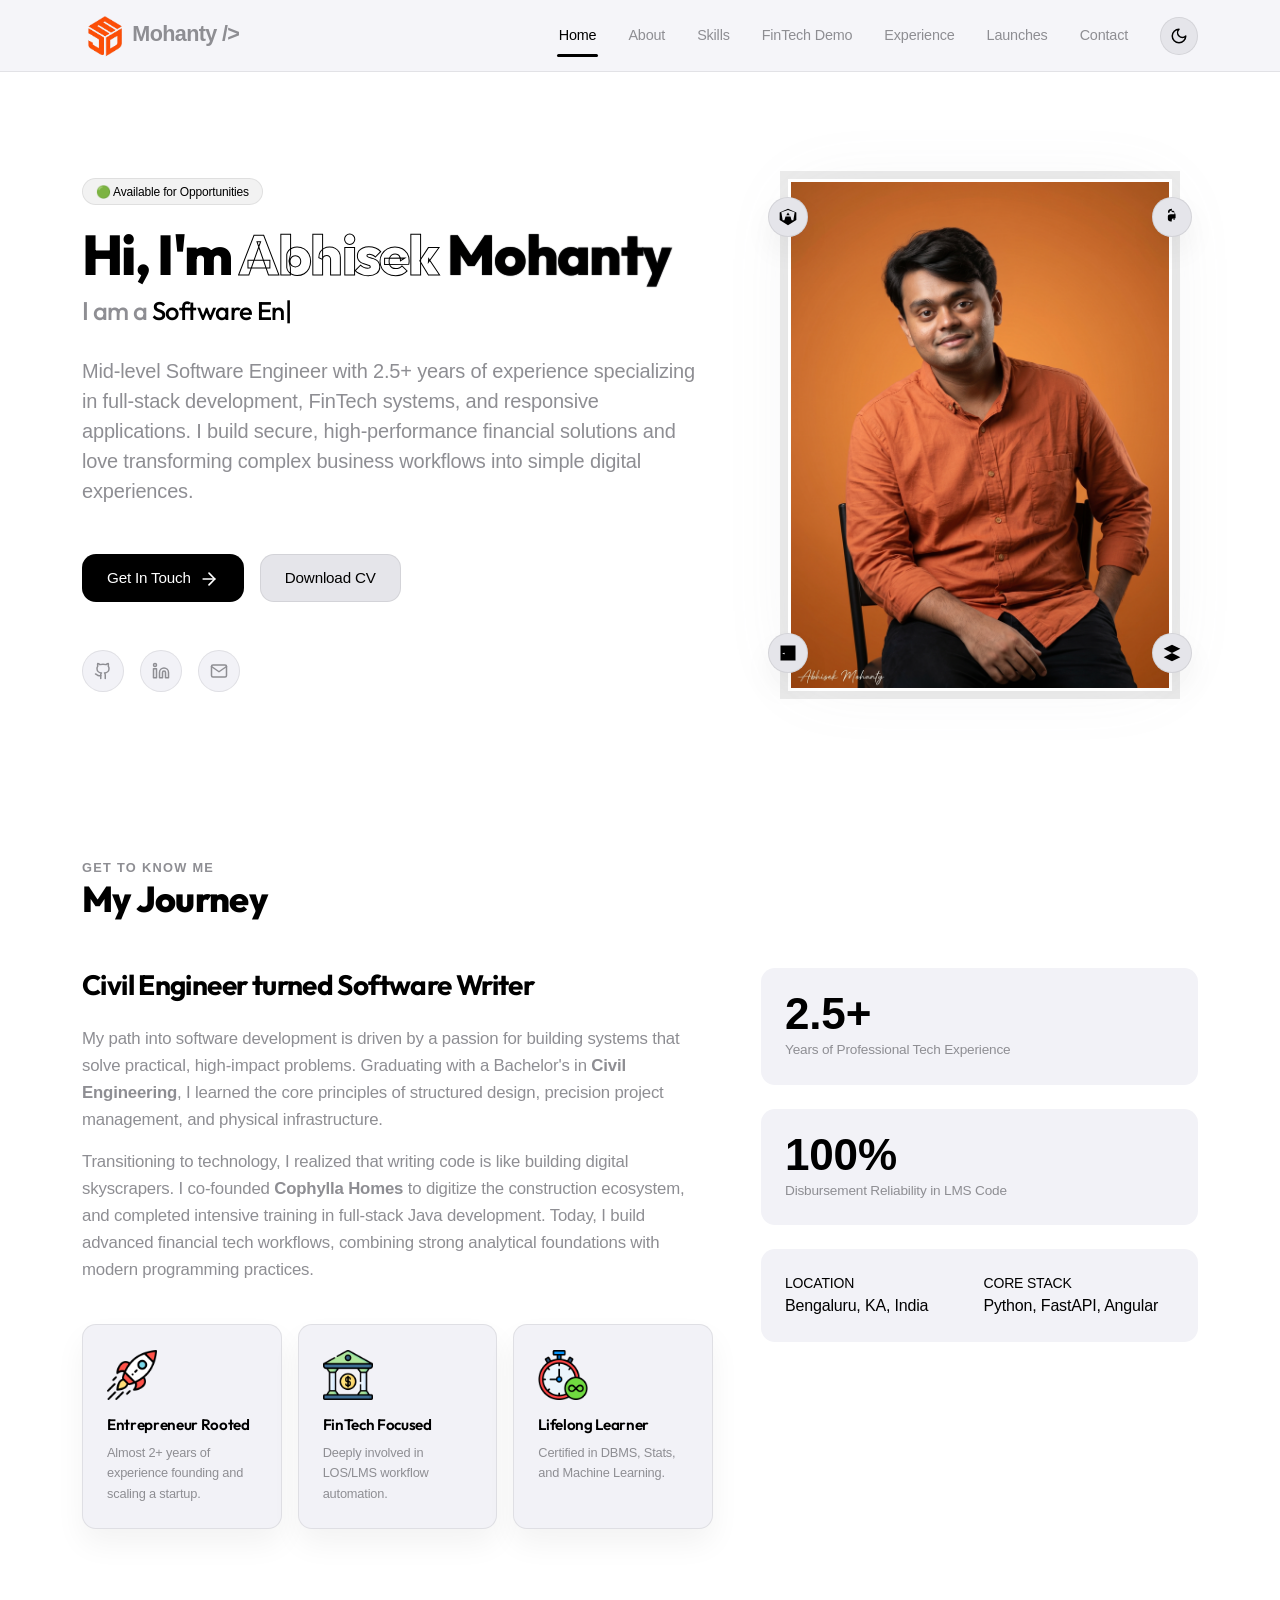
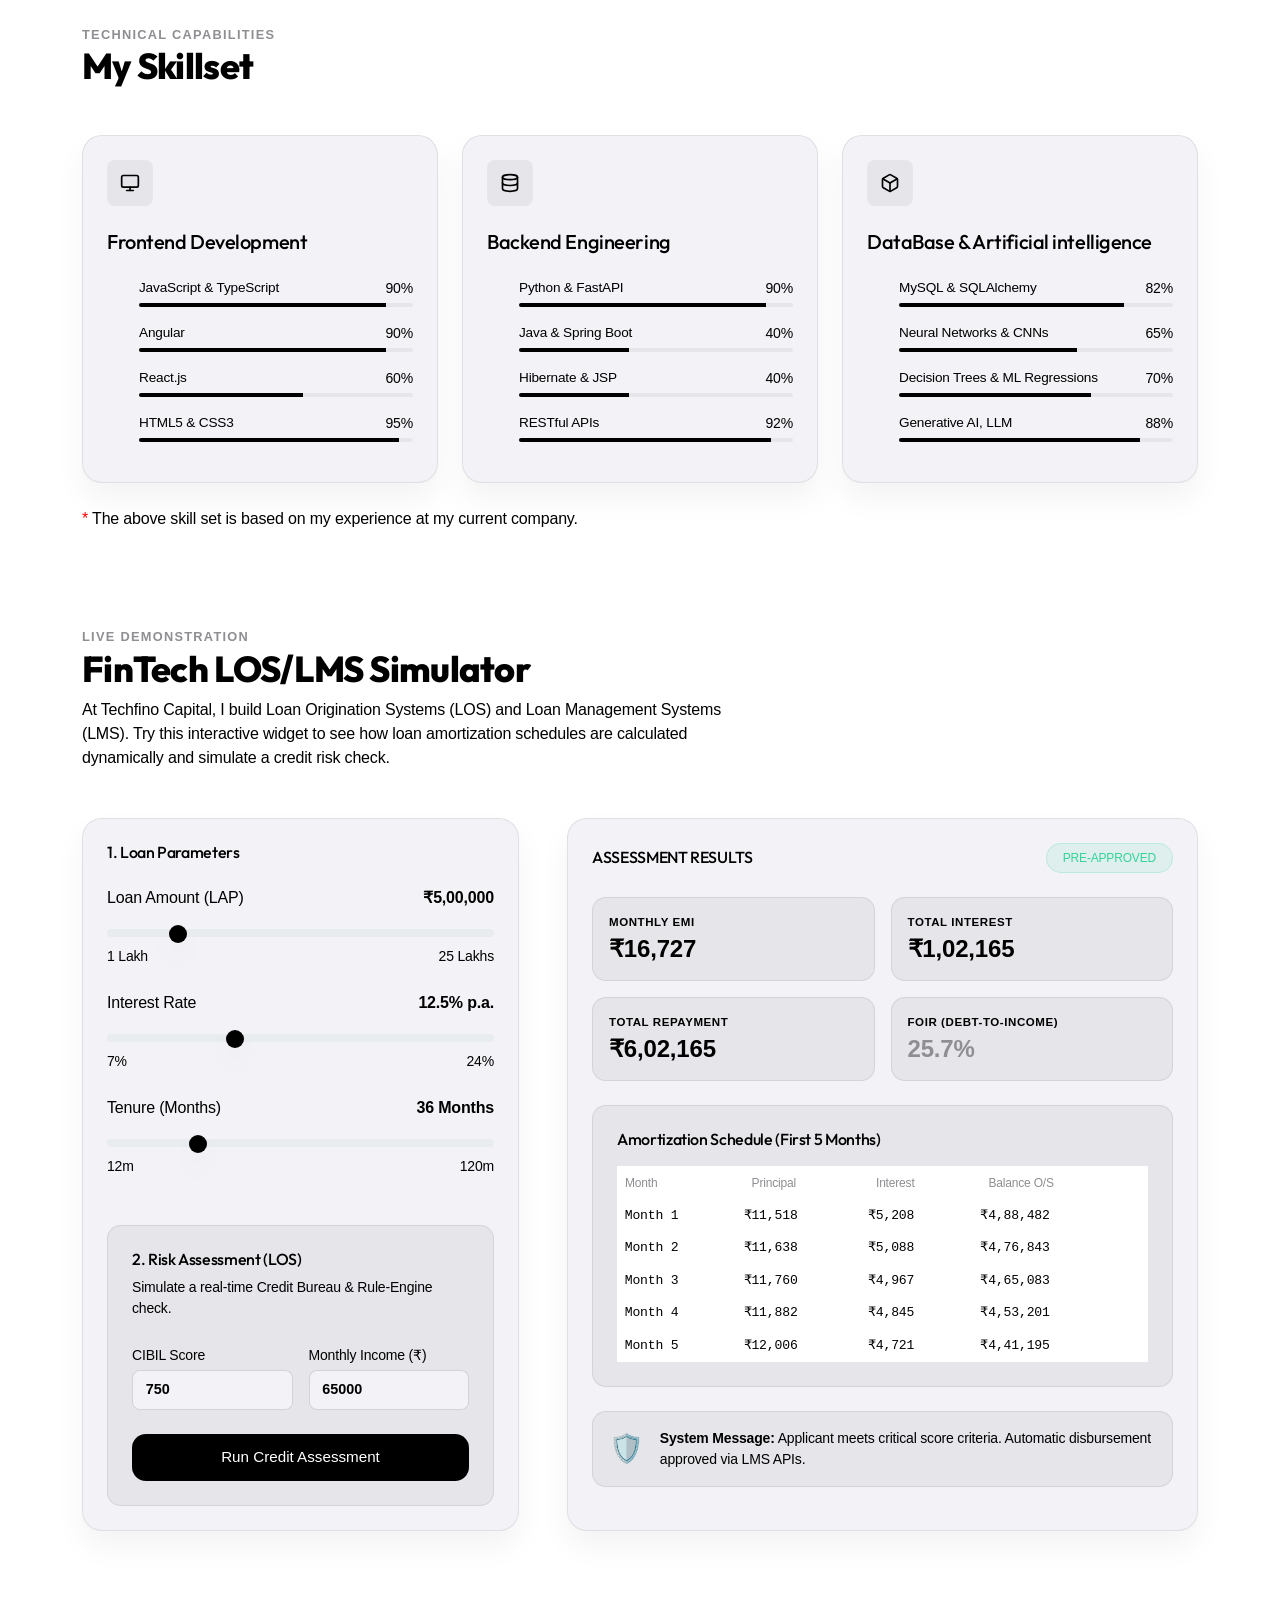
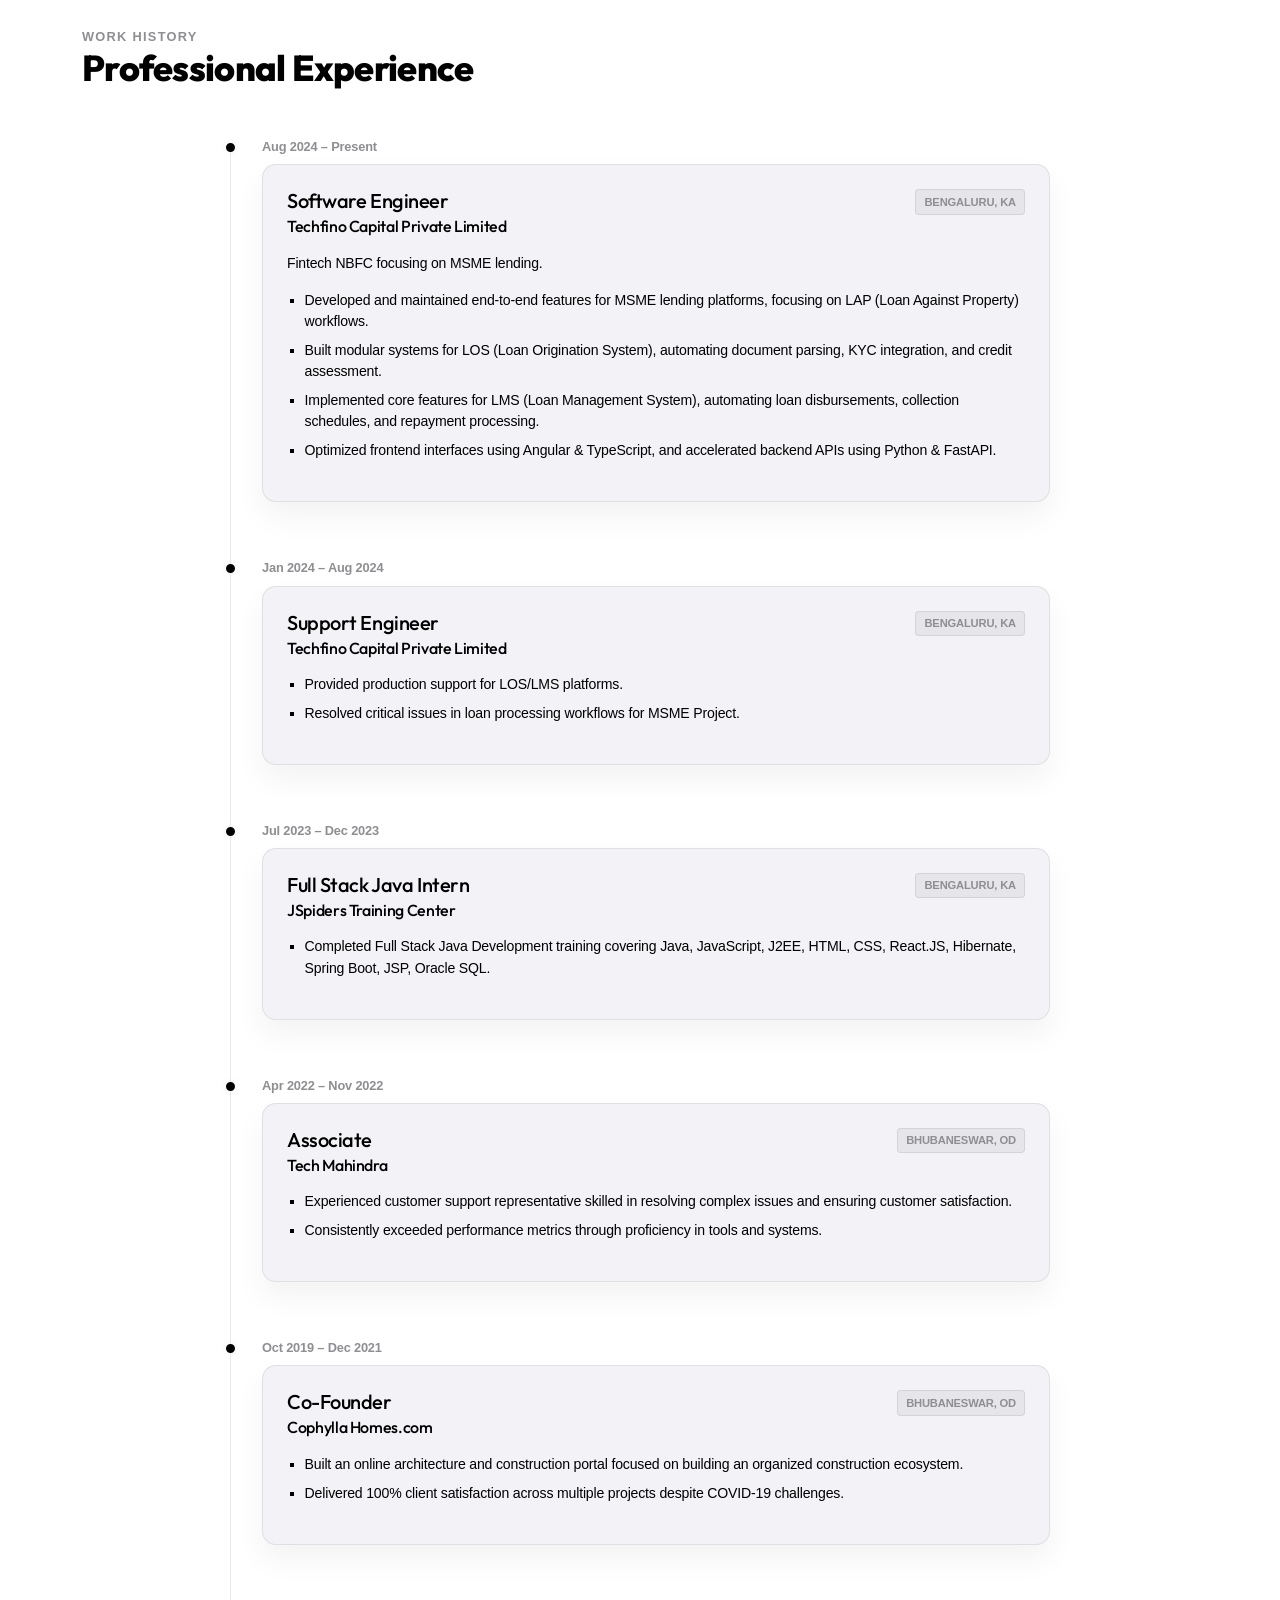
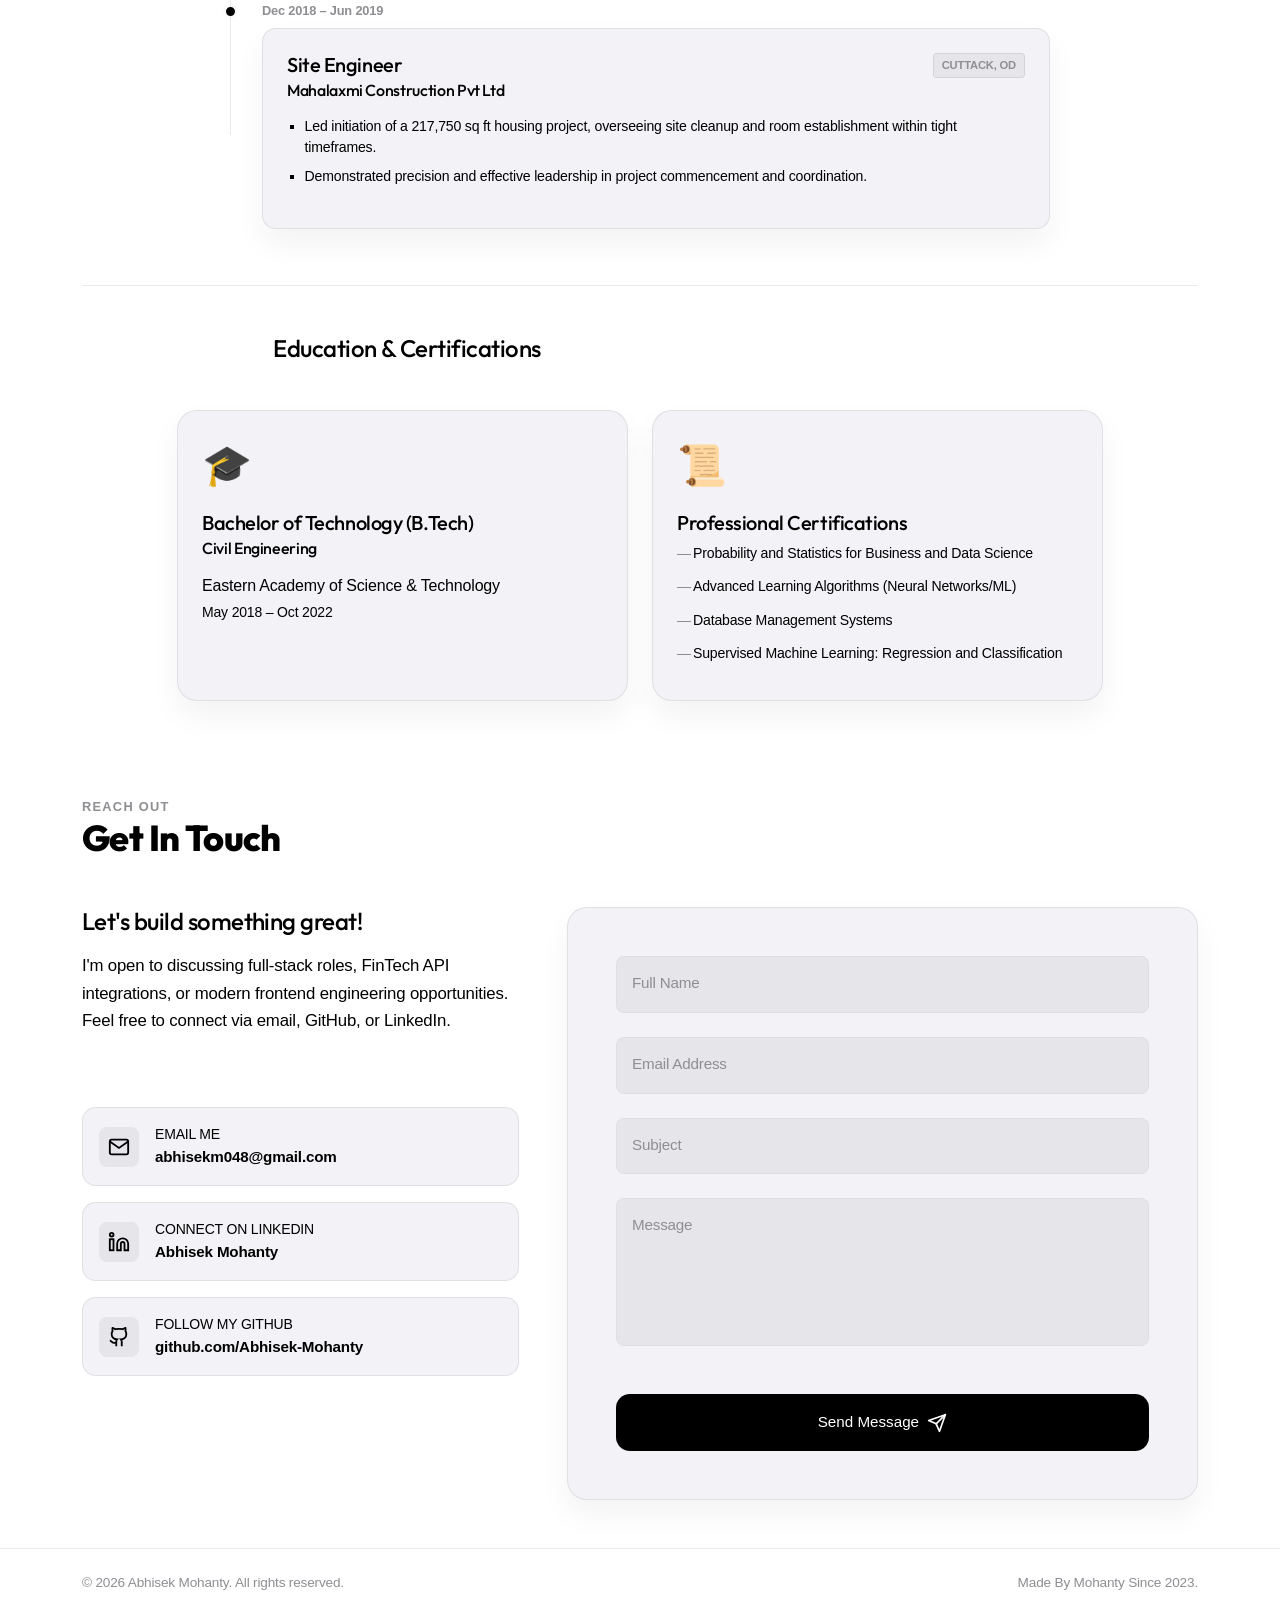
==== commit d0b8bba7: "image change" ====
--- a/index.html
+++ b/index.html
@@ -164,7 +164,7 @@
                             <div class="avatar-card">
                                 <div class="avatar-glow"></div>
                                 <div class="avatar-image-container" id="avatar-container">
-                                    <img src="Gemini_Generated_Image_f03ma7f03ma7f03m (1).png" alt="Abhisek Mohanty"
+                                    <img src="abhisek_mohanty.png" alt="Abhisek Mohanty"
                                         class="avatar-image color-avatar" id="avatar-img">
                                 </div>
                                 <div class="tech-stack-ring">
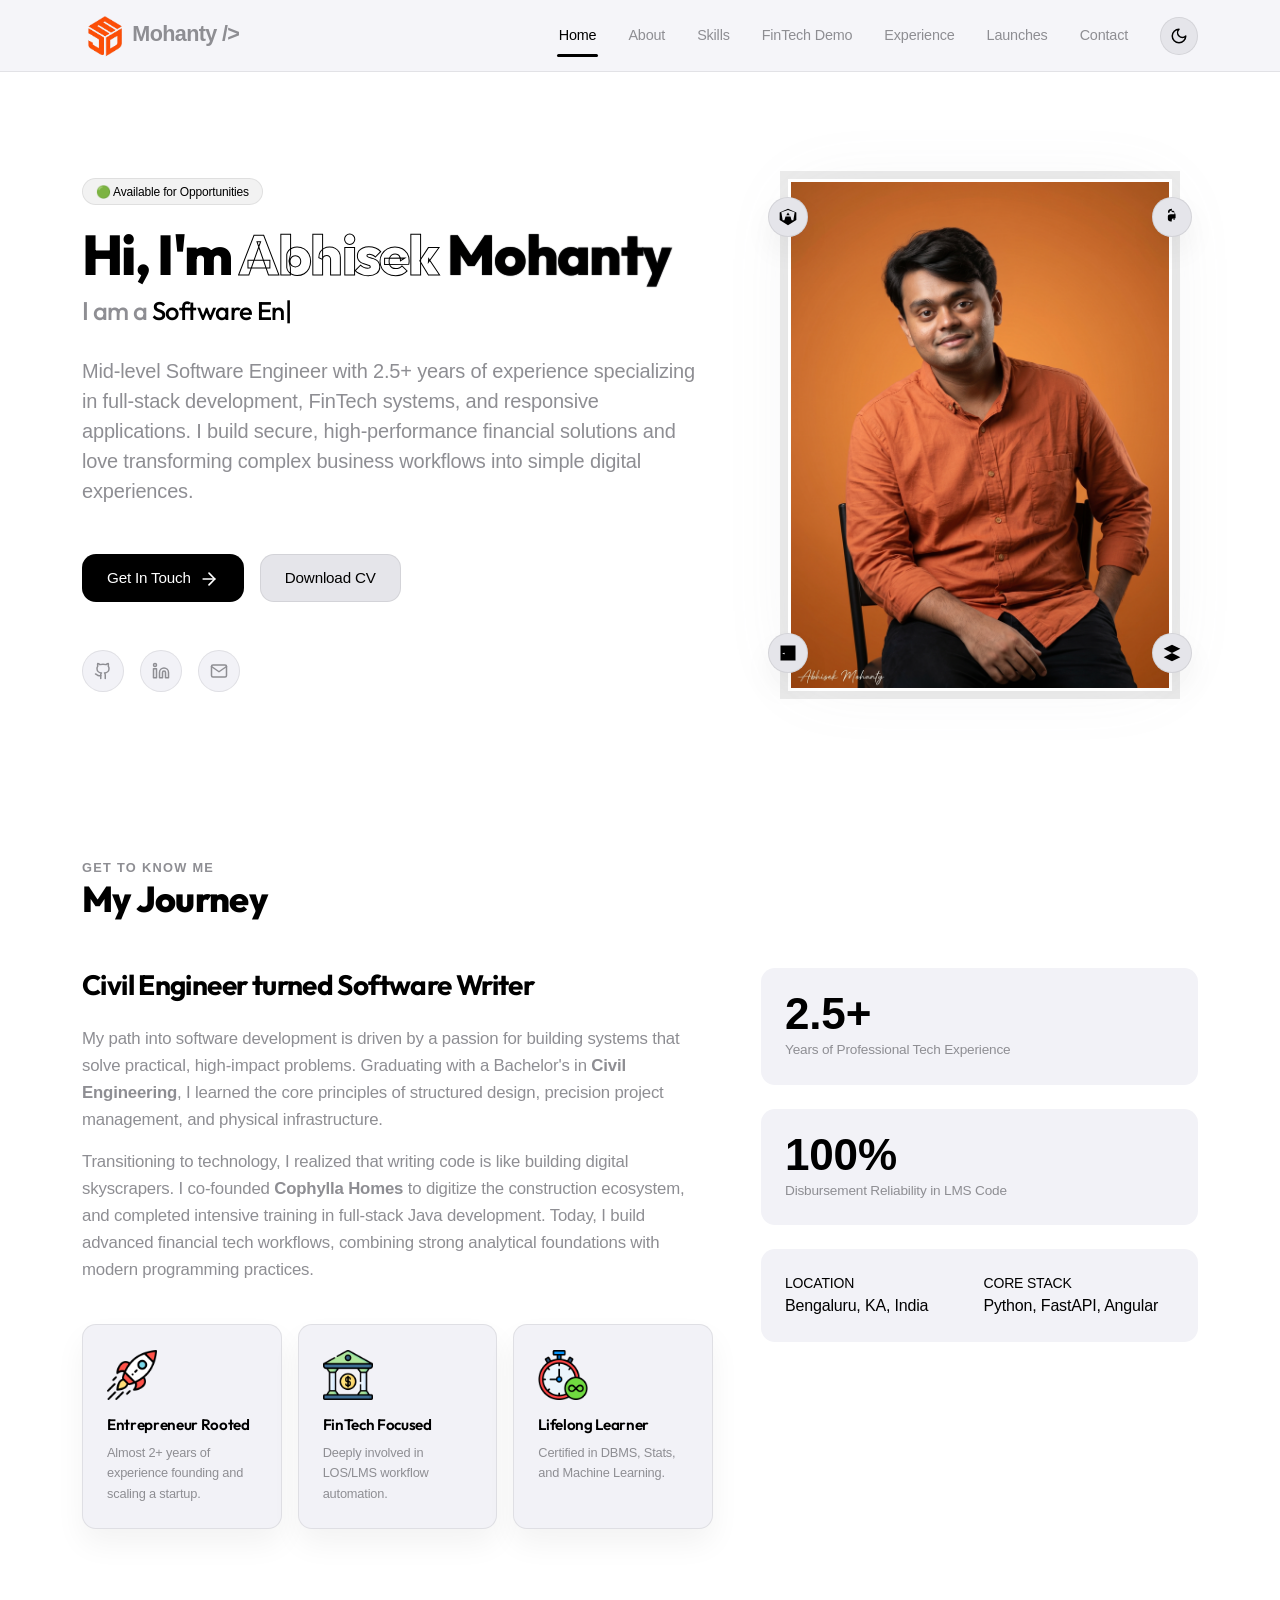
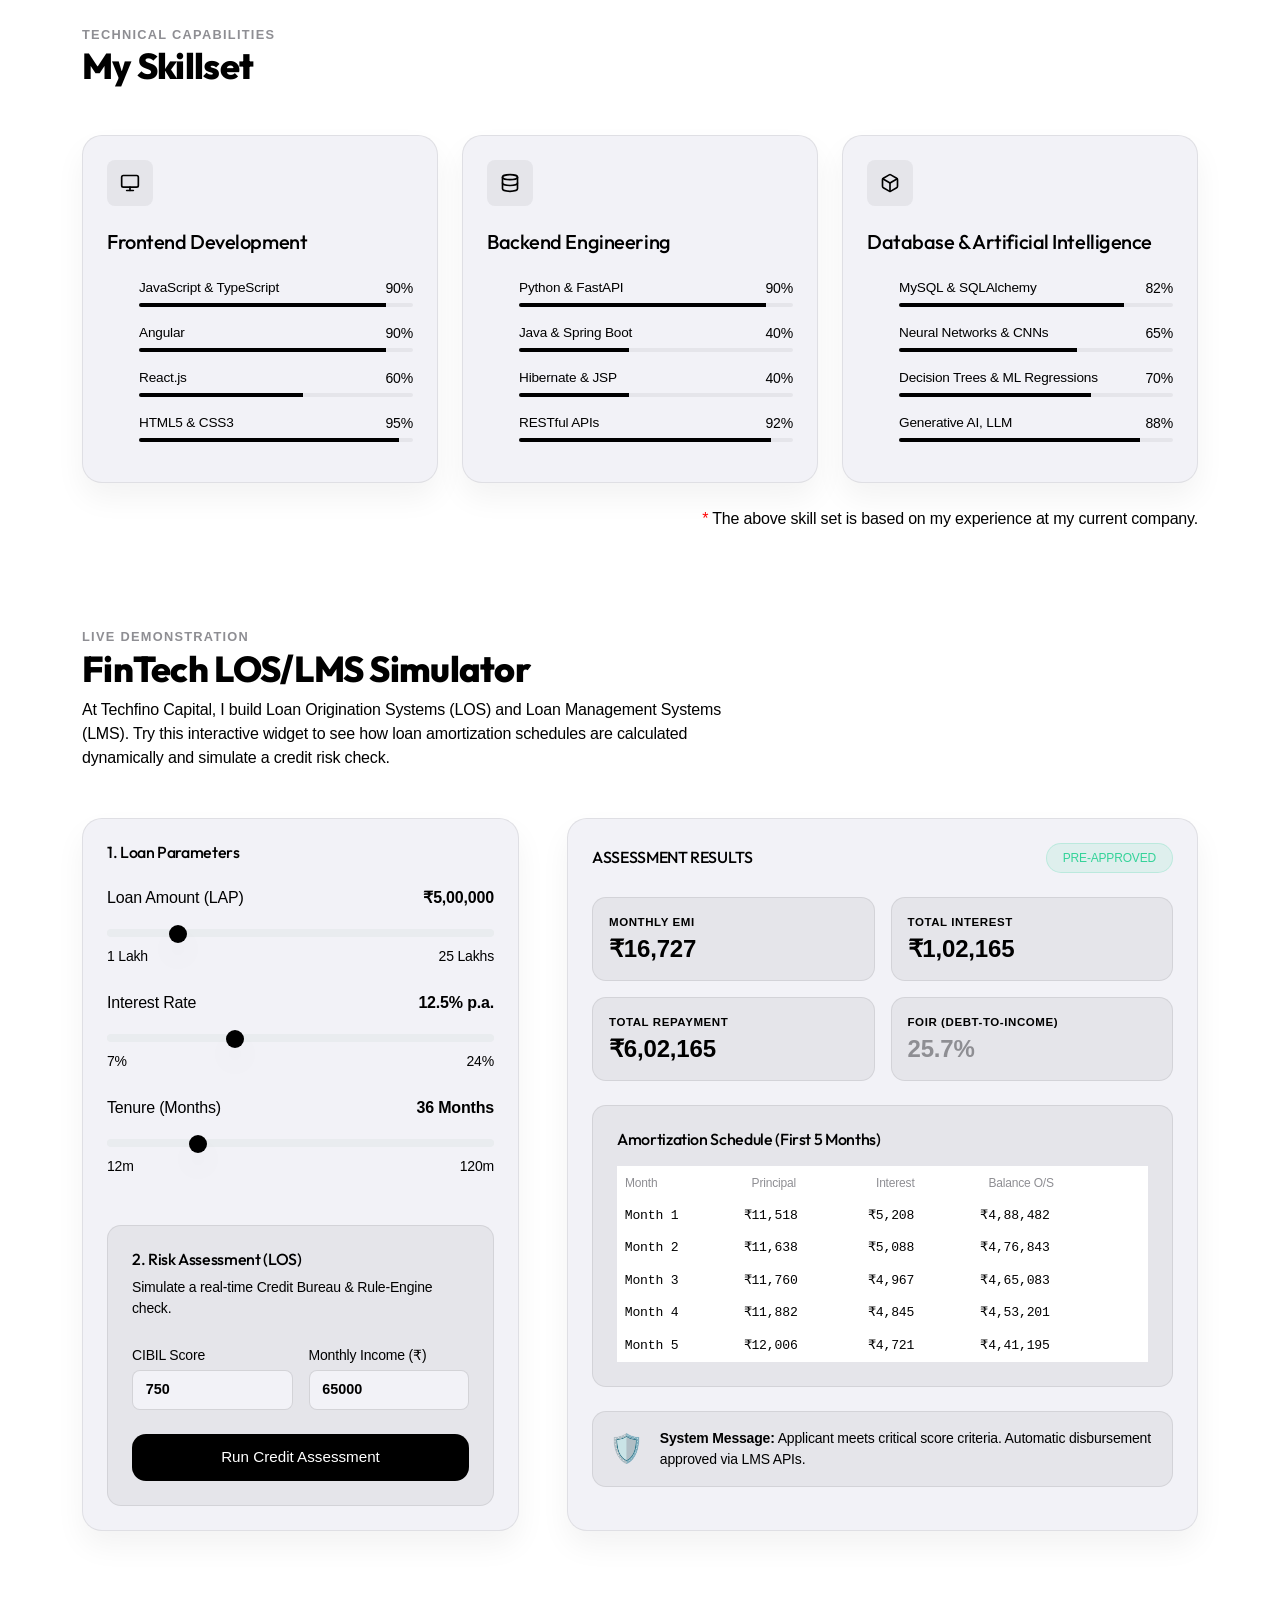
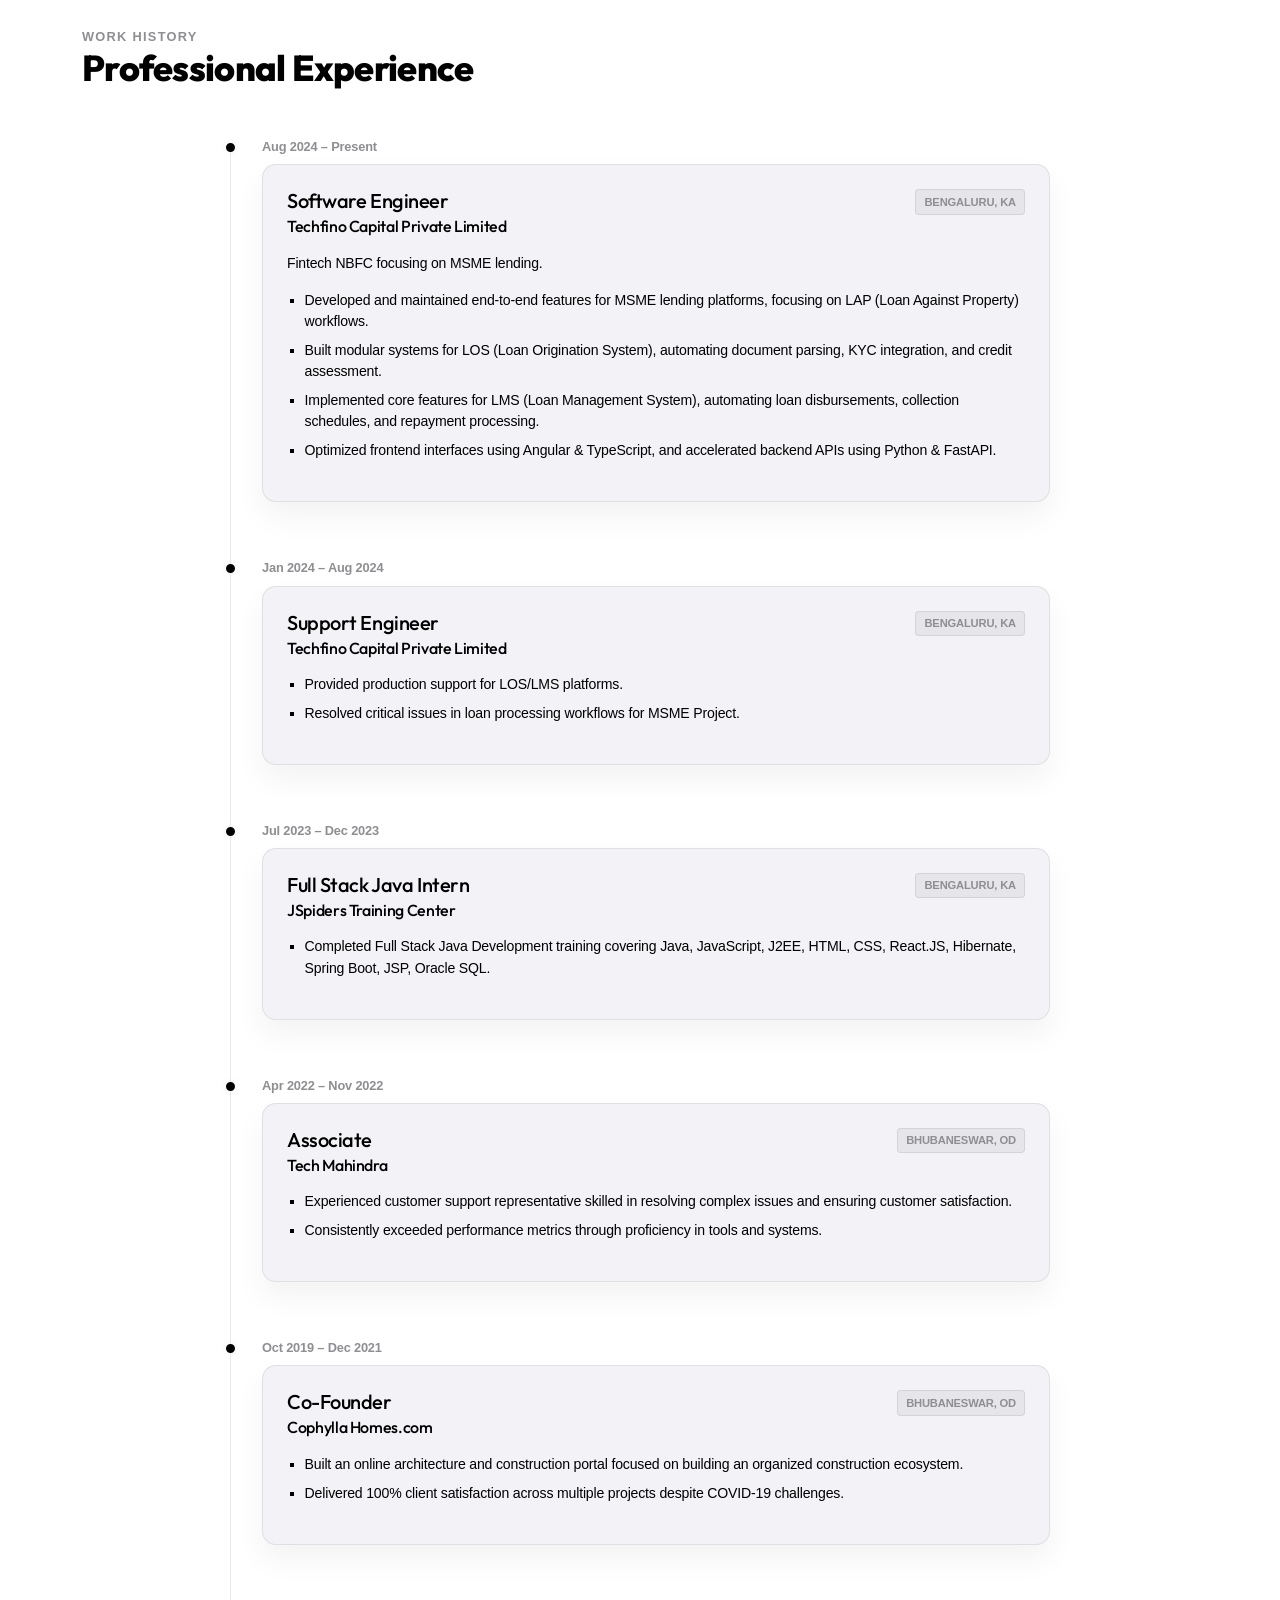
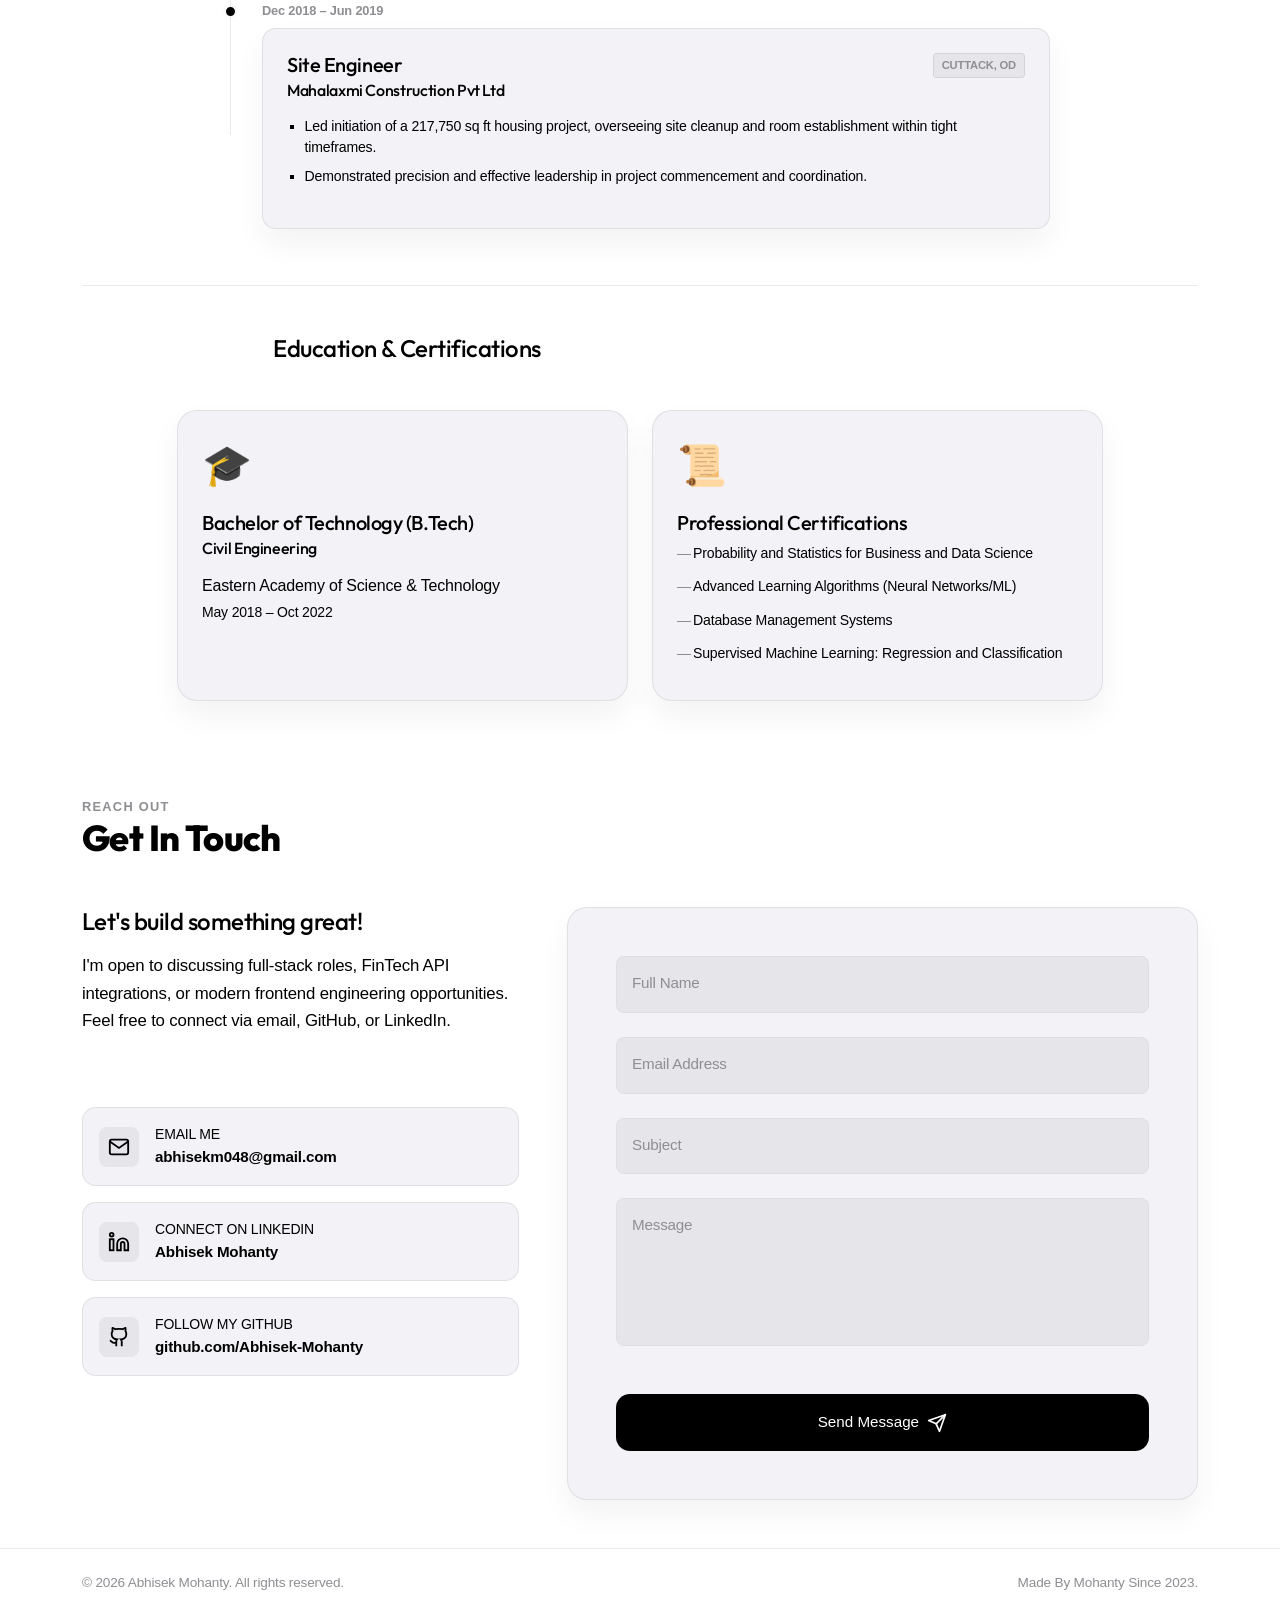
==== commit 40ee5e6e: "create launches" ====
--- a/index.html
+++ b/index.html
@@ -121,7 +121,7 @@
                                     <polyline points="12 5 19 12 12 19"></polyline>
                                 </svg>
                             </a>
-                            <a href="/Abhisek_mohanty.pdf" class="btn btn-secondary btn-lg"
+                            <a href="Abhisek_mohanty.pdf" class="btn btn-secondary btn-lg"
                                 download="Abhisek-Mohanty_Resume">Download
                                 CV</a>
                         </div>
@@ -339,7 +339,7 @@
                                         <span class="skill-pct small">95%</span>
                                     </div>
                                     <div class="progress-bar">
-                                        <div class="progress-fill" style="style.css; width: 95%;"></div>
+                                        <div class="progress-fill" style="width: 95%;"></div>
                                     </div>
                                 </li>
                             </ul>
@@ -412,7 +412,7 @@
                                     <line x1="12" y1="22.08" x2="12" y2="12"></line>
                                 </svg>
                             </div>
-                            <h3 class="h5 mb-4">DataBase & Artificial intelligence</h3>
+                            <h3 class="h5 mb-4">Database & Artificial Intelligence</h3>
                             <ul class="skills-list d-flex flex-column gap-3">
                                 <li>
                                     <div class="d-flex justify-content-between mb-1">
@@ -453,7 +453,7 @@
                             </ul>
                         </div>
                     </div>
-                    <div class="text-right"> <span style="color: red;">* </span>The above skill set is based on my
+                    <div class="text-end"> <span style="color: red;">* </span>The above skill set is based on my
                         experience at my current company.</div>
                 </div>
             </div>
--- a/style.css
+++ b/style.css
@@ -59,62 +59,17 @@
         color var(--apple-duration-slow) var(--apple-ease);
 }
 
-.text-white {
-    color: var(--apple-badge-bg);
-}
-
-.text-outline {
-    color: transparent;
-    -webkit-text-stroke: 2px #111;
-}
-
-h1 {
-    font-family: -apple-system, BlinkMacSystemFont, "SF Pro Display", "Outfit", sans-serif;
-    font-weight: 700;
-    letter-spacing: -0.022em;
-    color: var(--apple-text-primary);
-}
-
 .text-outline {
     color: transparent;
     -webkit-text-stroke: 1px var(--apple-text-primary);
 }
 
-h2 {
-    font-family: -apple-system, BlinkMacSystemFont, "SF Pro Display", "Outfit", sans-serif;
-    font-weight: 700;
-    letter-spacing: -0.022em;
-    color: var(--apple-text-primary);
-}
-
-h3 {
-    font-family: -apple-system, BlinkMacSystemFont, "SF Pro Display", "Outfit", sans-serif;
-    font-weight: 700;
-    letter-spacing: -0.022em;
-    color: var(--apple-text-primary);
-}
-
-h4 {
-    font-family: -apple-system, BlinkMacSystemFont, "SF Pro Display", "Outfit", sans-serif;
-    font-weight: 700;
-    letter-spacing: -0.022em;
-    color: var(--apple-text-primary);
-}
-
-h5 {
-    font-family: -apple-system, BlinkMacSystemFont, "SF Pro Display", "Outfit", sans-serif;
-    font-weight: 700;
-    letter-spacing: -0.022em;
-    color: var(--apple-text-primary);
-}
-
-h6 {
-    font-family: -apple-system, BlinkMacSystemFont, "SF Pro Display", "Outfit", sans-serif;
-    font-weight: 700;
-    letter-spacing: -0.022em;
-    color: var(--apple-text-primary);
-}
-
+h1,
+h2,
+h3,
+h4,
+h5,
+h6,
 .display-4 {
     font-family: -apple-system, BlinkMacSystemFont, "SF Pro Display", "Outfit", sans-serif;
     font-weight: 700;
@@ -775,7 +730,7 @@
 .amortization-table td {
     font-size: 0.82rem;
     font-family: Menlo, Monaco, Consolas, monospace;
-    color: black;
+    color: var(--apple-text-primary);
     border: none;
     padding: 0.4rem 0;
 }
@@ -1057,12 +1012,8 @@
 }
 
 .launches-section {
-    /* padding-bottom: 1px; */
-    min-height: 36vh;
-    display: flex;
-    justify-content: center;
-    align-items: center;
-    /* padding: 10px; */
+    min-height: 45vh;
+    padding-bottom: 80px;
 }
 
 .product-card {
@@ -1137,6 +1088,27 @@
     font-weight: 700;
 }
 
+/* Live Badge Style */
+.badge-live {
+    background-color: rgba(52, 211, 153, 0.12);
+    color: #34d399;
+    border: 1px solid rgba(52, 211, 153, 0.25);
+    display: inline-flex;
+    align-items: center;
+    gap: 6px;
+    font-weight: 600;
+}
+
+.badge-live::before {
+    content: '';
+    display: inline-block;
+    width: 6px;
+    height: 6px;
+    border-radius: 50%;
+    background-color: #34d399;
+    box-shadow: 0 0 6px #34d399;
+}
+
 /* Card Content Spacing */
 .product-card-body {
     flex-grow: 1;
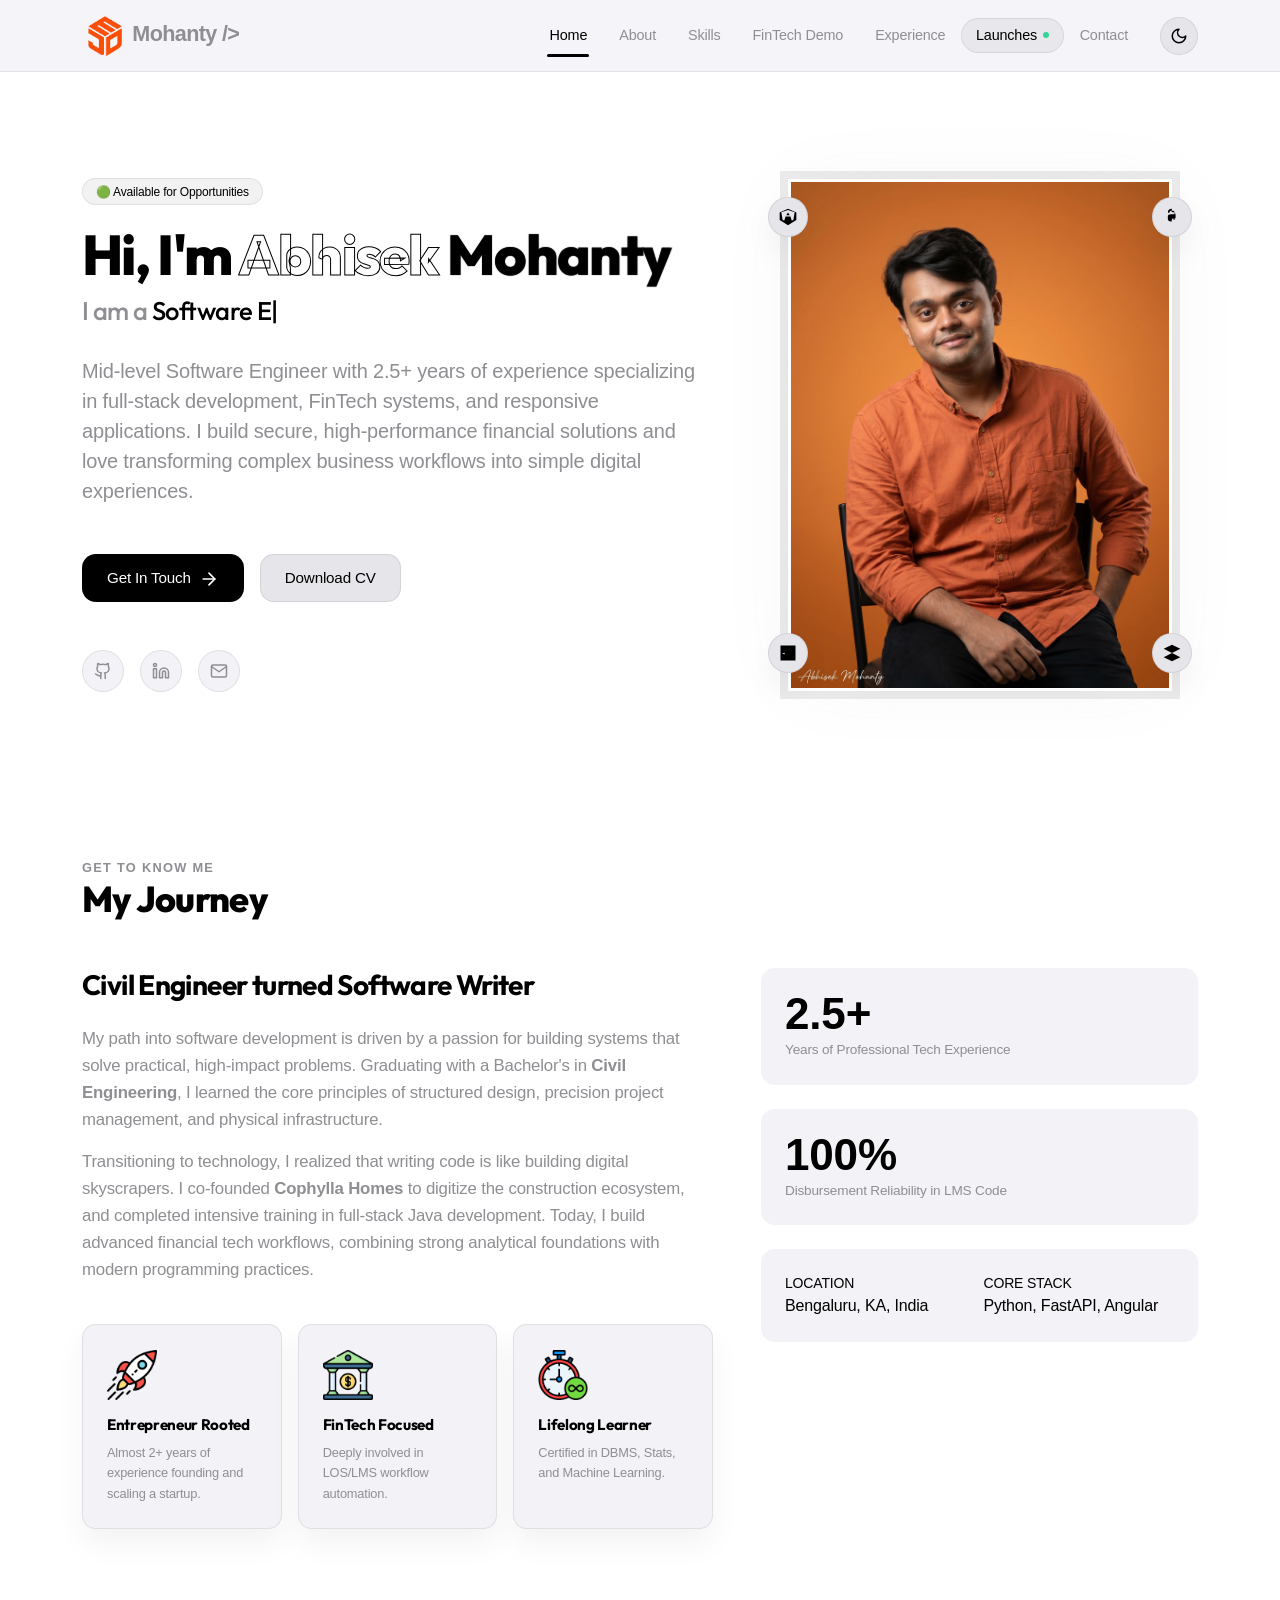
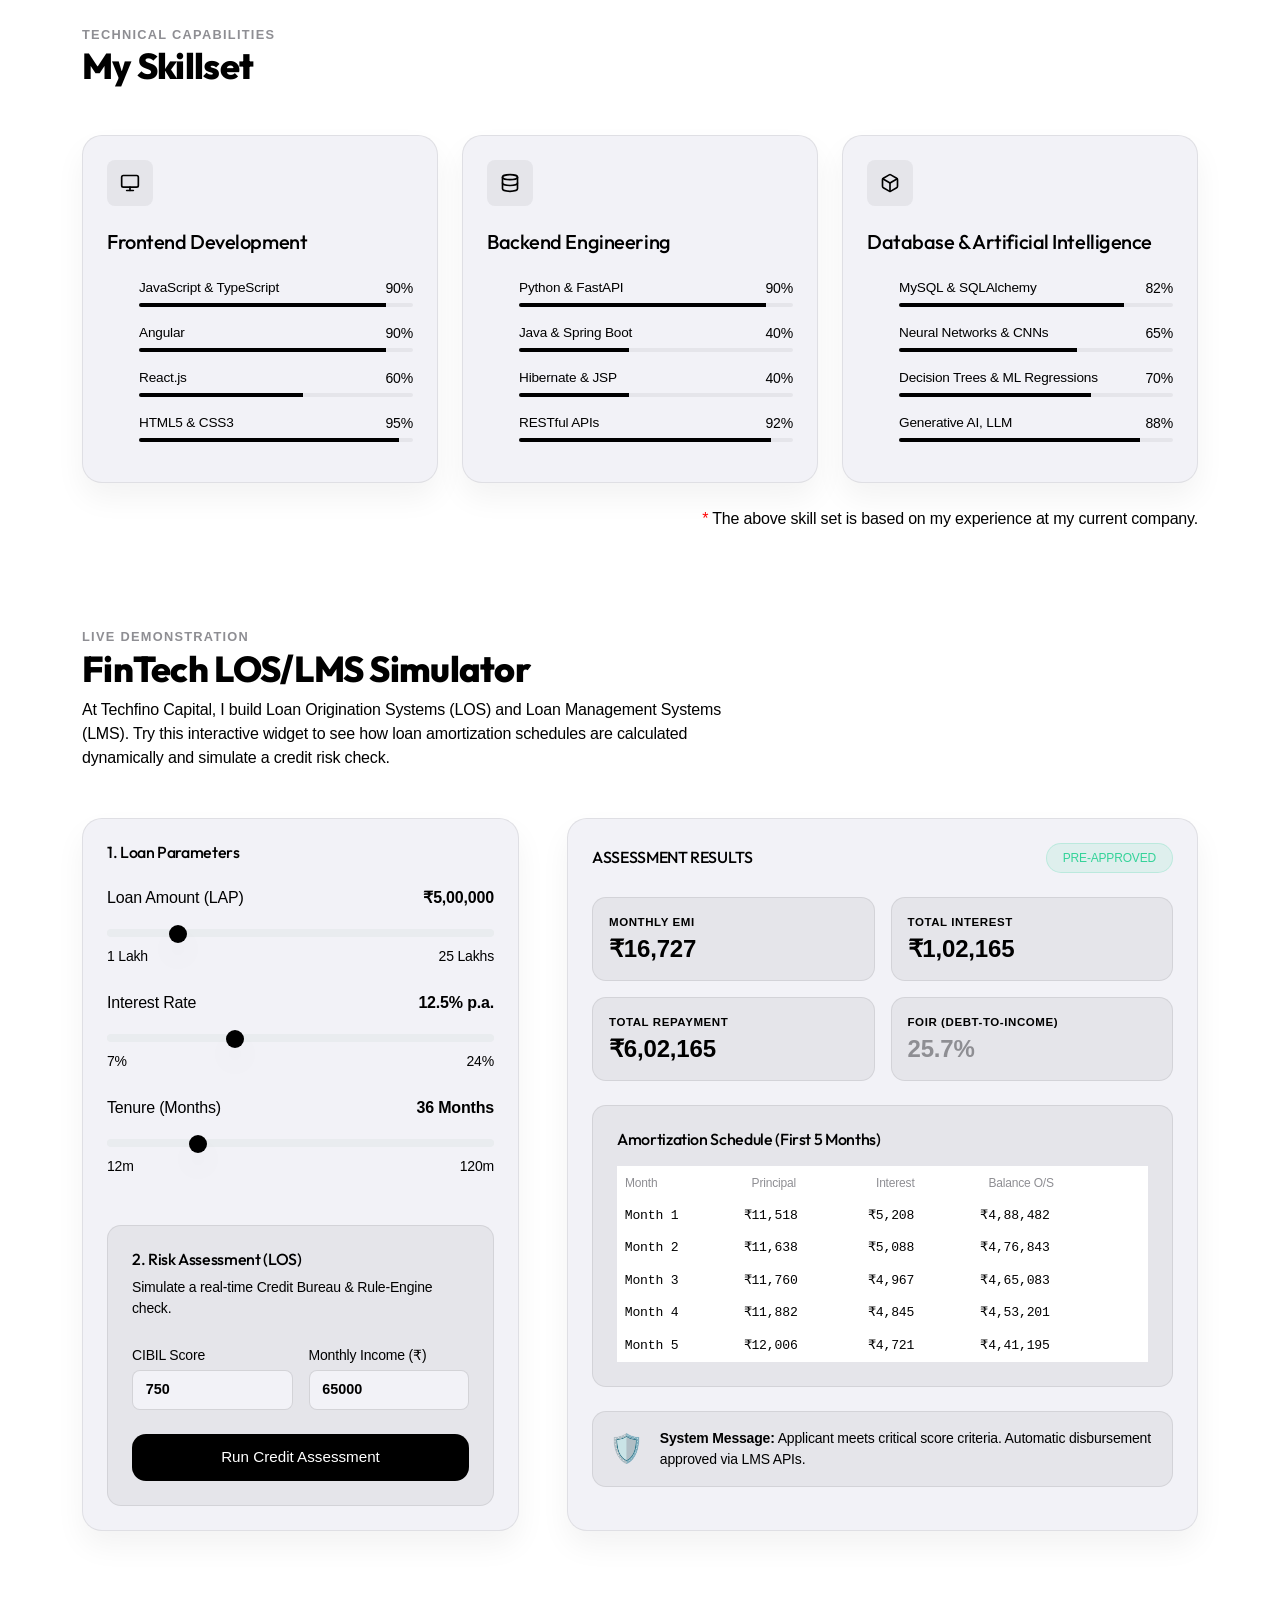
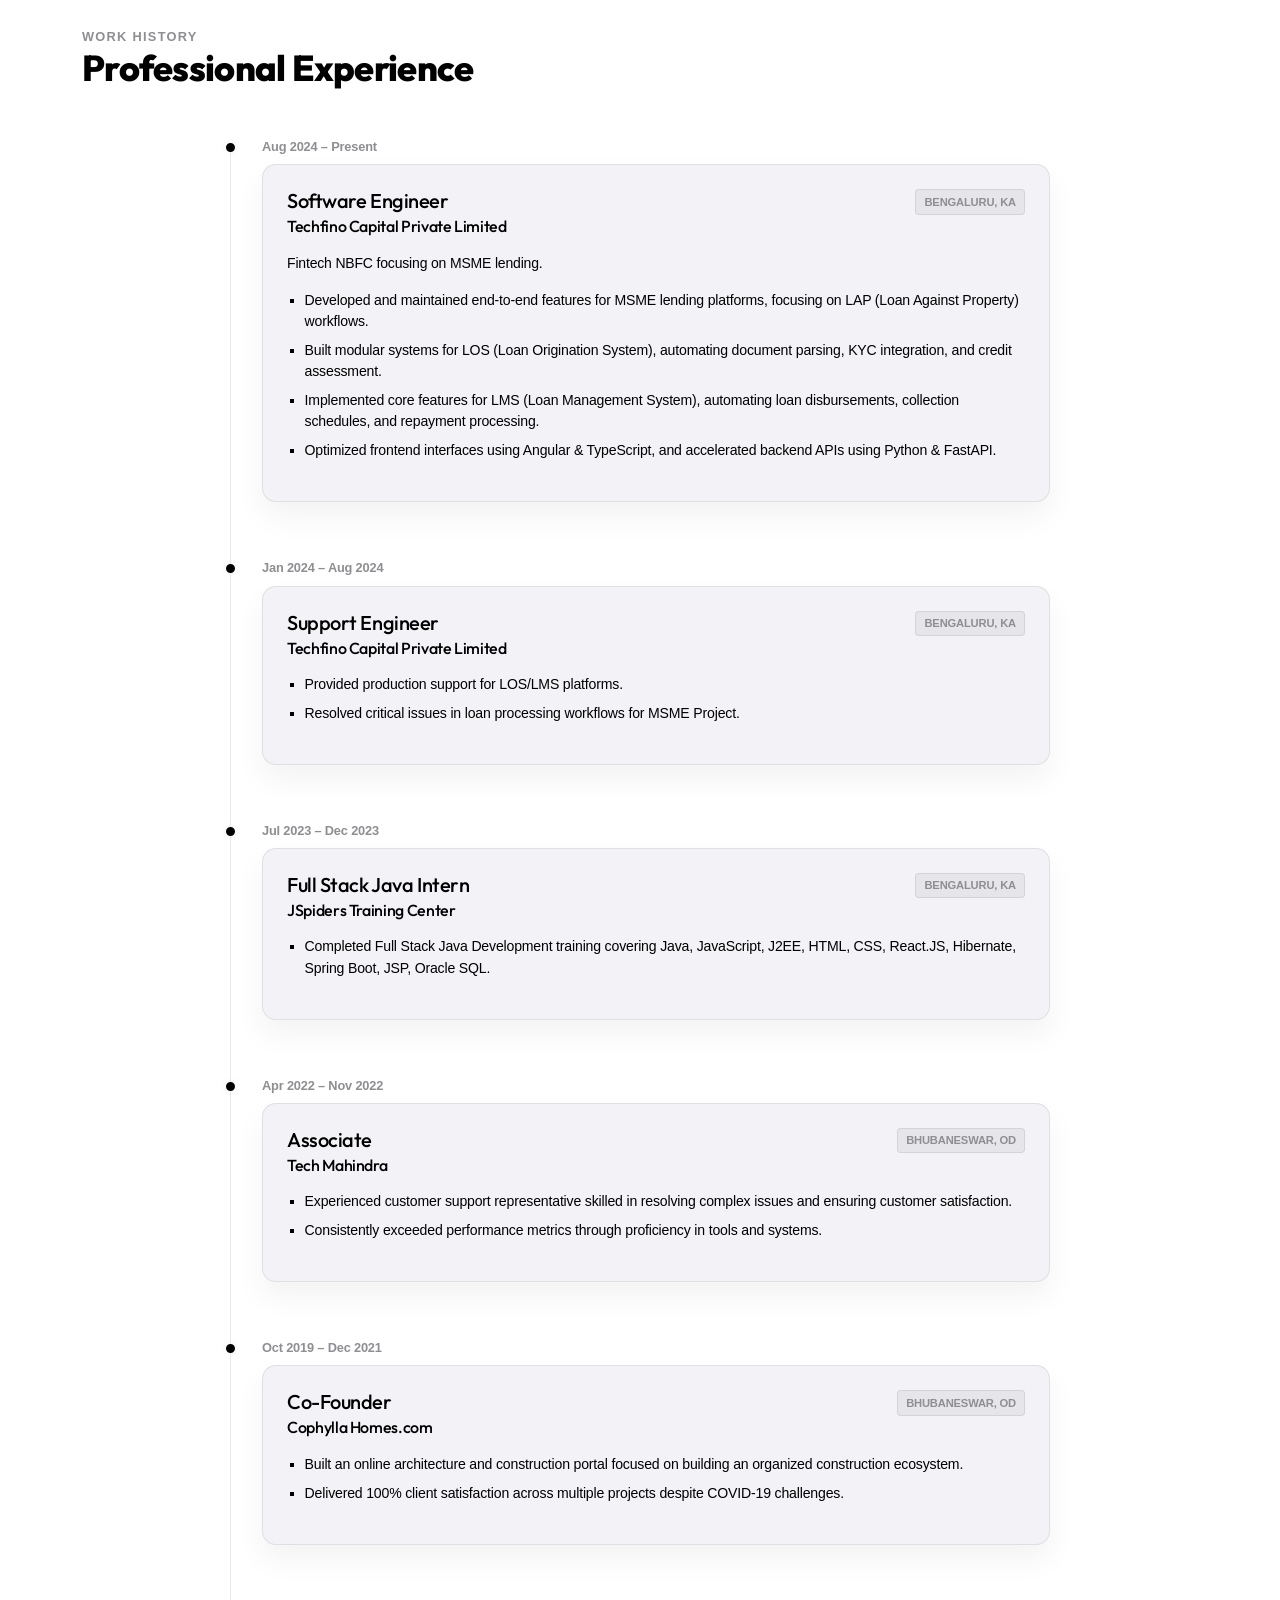
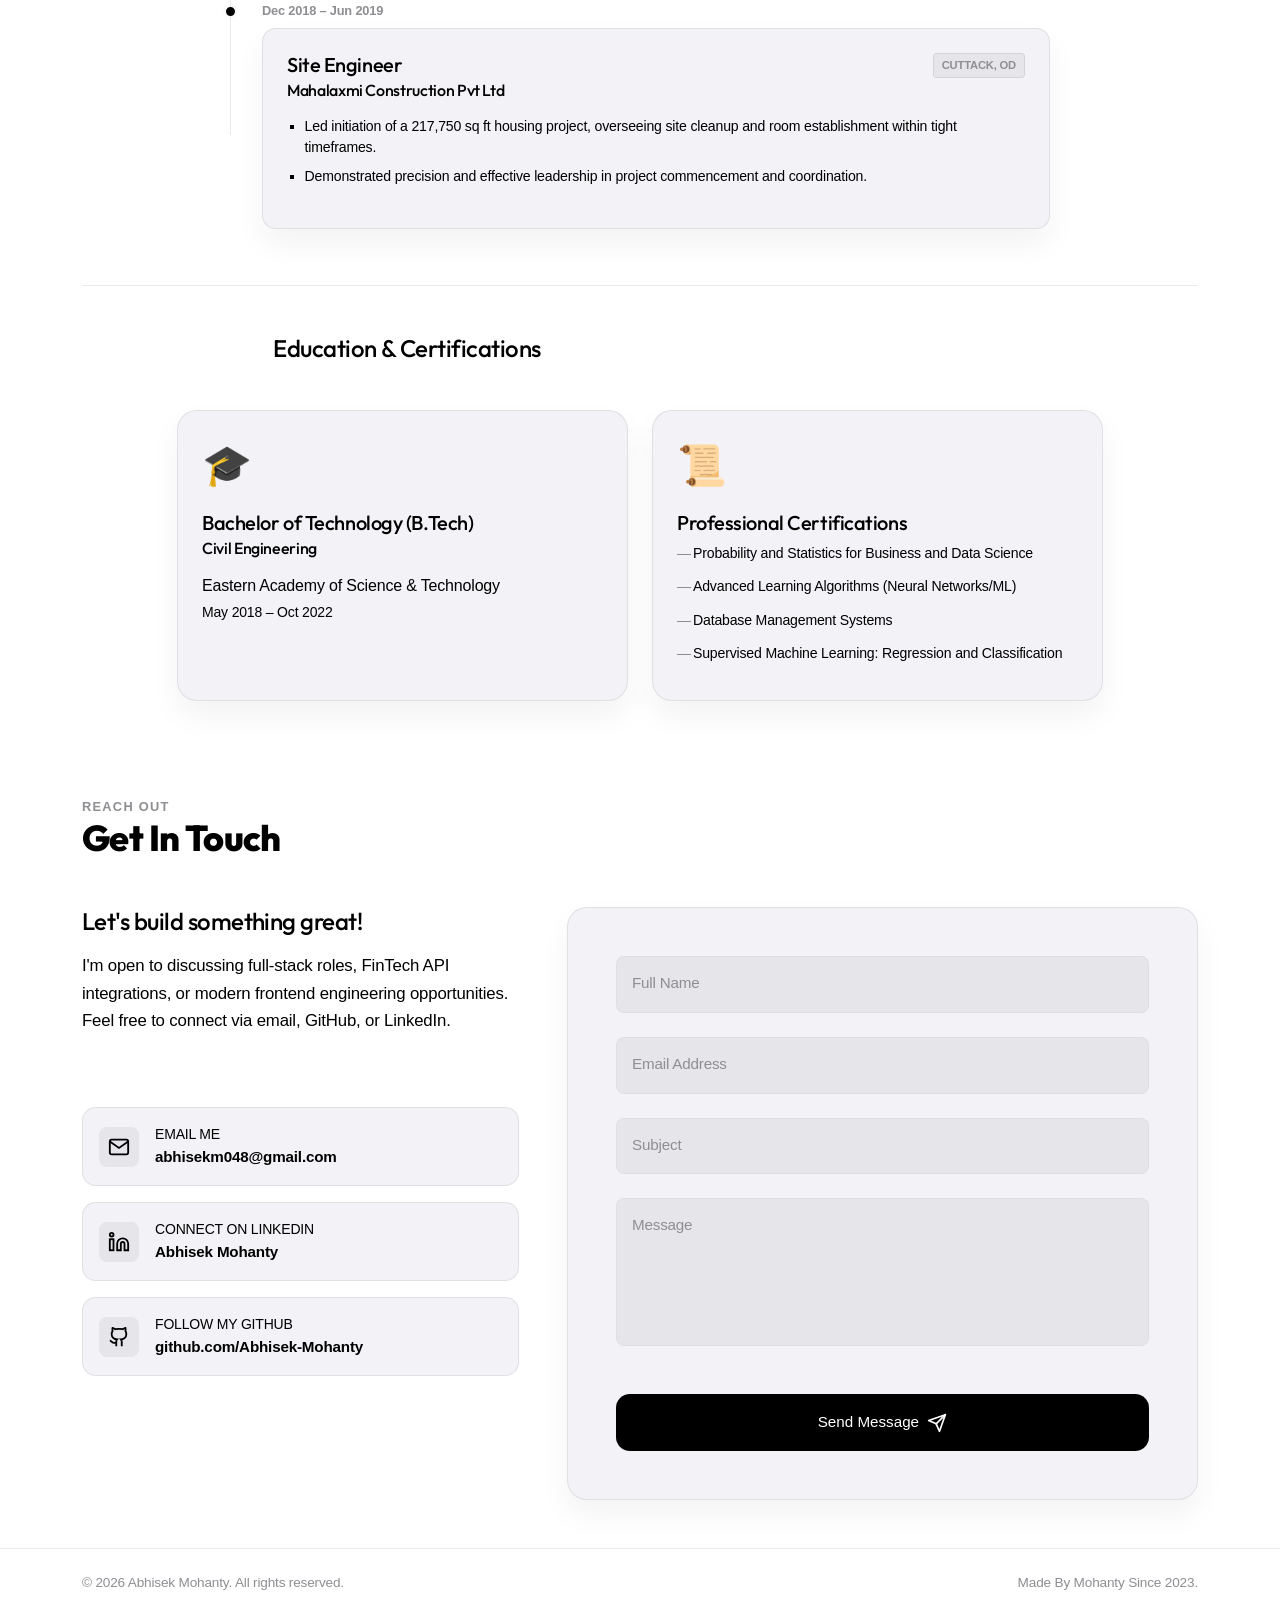
==== commit a774a835: "launch effect" ====
--- a/index.html
+++ b/index.html
@@ -11,6 +11,20 @@
     <meta name="keywords"
         content="Abhisek Mohanty, Software Engineer, Full Stack Developer, FinTech, LOS, LMS, Angular, Python, FastAPI, Bengaluru, Techfino Capital Pvt. Ltd., TCPL, Techfino, Abhishek, Abhishek Mohanty">
 
+    <!-- Open Graph / LinkedIn / Facebook -->
+    <meta property="og:type" content="website">
+    <meta property="og:title" content="Abhisek Mohanty | Full-Stack Software Engineer & FinTech Developer">
+    <meta property="og:description"
+        content="Portfolio of Abhisek Mohanty, Software Engineer specializing in FinTech platforms (LOS/LMS), Angular, TypeScript, Python, and FastAPI.">
+    <meta property="og:image" content="abhisek_mohanty.png">
+
+    <!-- Twitter Card -->
+    <meta name="twitter:card" content="summary_large_image">
+    <meta name="twitter:title" content="Abhisek Mohanty | Full-Stack Software Engineer & FinTech Developer">
+    <meta name="twitter:description"
+        content="Portfolio of Abhisek Mohanty, Software Engineer specializing in FinTech platforms (LOS/LMS), Angular, TypeScript, Python, and FastAPI.">
+    <meta name="twitter:image" content="abhisek_mohanty.png">
+
     <!-- Bootstrap 5.3 CDN -->
     <link href="https://cdn.jsdelivr.net/npm/bootstrap@5.3.3/dist/css/bootstrap.min.css" rel="stylesheet"
         integrity="sha384-QWTKZyjpPEjISv5WaRU9OFeRpok6YctnYmDr5pNlyT2bRjXh0JMhjY6hW+ALEwIH" crossorigin="anonymous">
@@ -42,7 +56,7 @@
     <header class="navbar navbar-expand-lg fixed-top" id="navbar">
         <div class="container-xl">
             <a href="#home" class="navbar-brand logo">
-                <img src="JMD_Single_logo-removebg-preview.png" style="width: auto; height: 45px;" alt="">
+                <img src="JMD_Single_logo-removebg-preview.png" style="width: auto; height: 45px;" alt="Abhisek Mohanty Logo">
                 <!-- <span class="logo-accent">&lt;</span> -->
                 <span class="logo-accent">Mohanty</span>
                 <span class="logo-accent"> /&gt;</span>
@@ -61,7 +75,7 @@
                     <a href="#skills" class="nav-link">Skills</a>
                     <a href="#demo" class="nav-link">FinTech Demo</a>
                     <a href="#experience" class="nav-link">Experience</a>
-                    <a href="launches.html" class="nav-link">Launches</a>
+                    <a href="launches.html" class="nav-link nav-link-glow">Launches <span class="nav-glow-dot"></span></a>
                     <a href="#contact" class="nav-link">Contact</a>
 
                     <!-- Theme Toggle in Nav -->
@@ -164,7 +178,7 @@
                             <div class="avatar-card">
                                 <div class="avatar-glow"></div>
                                 <div class="avatar-image-container" id="avatar-container">
-                                    <img src="abhisek_mohanty.png" alt="Abhisek Mohanty"
+                                        <img src="abhisek_mohanty.png" alt="Abhisek Mohanty"
                                         class="avatar-image color-avatar" id="avatar-img">
                                 </div>
                                 <div class="tech-stack-ring">
@@ -229,26 +243,26 @@
                         <div class="row g-3 mt-4">
                             <div class="col-md-4">
                                 <div class="fact-card p-4 h-100">
-                                    <div class="fact-icon fs-2 mb-3"><img class="feature-icon" src="startup.png" alt="">
-                                    </div>
-                                    <h4 class="h6 font-weight-bold">Entrepreneur Rooted</h4>
+                                    <div class="fact-icon fs-2 mb-3"><img class="feature-icon" src="startup.png" alt="Startup icon">
+                                    </div>
+                                    <h4 class="h6 fw-bold">Entrepreneur Rooted</h4>
                                     <p class="small mb-0">Almost 2+ years of experience founding and scaling a startup.
                                     </p>
                                 </div>
                             </div>
                             <div class="col-md-4">
                                 <div class="fact-card p-4 h-100">
-                                    <div class="fact-icon fs-2 mb-3"><img class="feature-icon" src="bank.png" alt="">
-                                    </div>
-                                    <h4 class="h6 font-weight-bold">FinTech Focused</h4>
+                                    <div class="fact-icon fs-2 mb-3"><img class="feature-icon" src="bank.png" alt="FinTech banking icon">
+                                    </div>
+                                    <h4 class="h6 fw-bold">FinTech Focused</h4>
                                     <p class="small mb-0">Deeply involved in LOS/LMS workflow automation.</p>
                                 </div>
                             </div>
                             <div class="col-md-4">
                                 <div class="fact-card p-4 h-100">
                                     <div class="fact-icon fs-2 mb-3"><img class="feature-icon" src="infinite-time.png"
-                                            alt=""></div>
-                                    <h4 class="h6 font-weight-bold">Lifelong Learner</h4>
+                                            alt="Continuous learning icon"></div>
+                                    <h4 class="h6 fw-bold">Lifelong Learner</h4>
                                     <p class="small mb-0">Certified in DBMS, Stats, and Machine Learning.</p>
                                 </div>
                             </div>
--- a/style.css
+++ b/style.css
@@ -215,6 +215,84 @@
     transform: scaleX(1);
 }
 
+/* Nav Link Glow Effect (Launches Option - 3s Interval) */
+.nav-link.nav-link-glow {
+    position: relative;
+    display: inline-flex;
+    align-items: center;
+    gap: 6px;
+    color: var(--apple-text-primary) !important;
+    background: var(--apple-badge-bg);
+    border: 1px solid var(--apple-border);
+    border-radius: 50px;
+    padding: 0.35rem 0.85rem !important;
+    transition: transform var(--apple-duration-fast) var(--apple-ease),
+        border-color var(--apple-duration-fast) var(--apple-ease),
+        box-shadow var(--apple-duration-fast) var(--apple-ease);
+    animation: launchPillGlow 3s infinite ease-in-out;
+}
+
+.nav-link.nav-link-glow::after {
+    display: none;
+}
+
+.nav-link.nav-link-glow:hover {
+    box-shadow: 0 0 16px rgba(52, 211, 153, 0.55);
+    border-color: rgba(52, 211, 153, 0.5);
+    transform: translateY(-1px);
+    animation-play-state: paused;
+}
+
+.nav-glow-dot {
+    width: 6px;
+    height: 6px;
+    border-radius: 50%;
+    background-color: #34d399;
+    display: inline-block;
+    animation: launchDotPulse 3s infinite ease-in-out;
+}
+
+.nav-link.nav-link-glow:hover .nav-glow-dot {
+    opacity: 1;
+    box-shadow: 0 0 8px #34d399, 0 0 12px rgba(52, 211, 153, 0.6);
+    transform: scale(1.2);
+    animation-play-state: paused;
+}
+
+/* 3-Second Periodic Glow Keyframes */
+@keyframes launchPillGlow {
+    0%, 100% {
+        box-shadow: 0 0 0 rgba(52, 211, 153, 0);
+        border-color: var(--apple-border);
+    }
+    15% {
+        box-shadow: 0 0 14px rgba(52, 211, 153, 0.5), 0 0 4px rgba(52, 211, 153, 0.3);
+        border-color: rgba(52, 211, 153, 0.45);
+    }
+    30% {
+        box-shadow: 0 0 0 rgba(52, 211, 153, 0);
+        border-color: var(--apple-border);
+    }
+}
+
+@keyframes launchDotPulse {
+    0%, 100% {
+        opacity: 0.5;
+        box-shadow: 0 0 2px #34d399;
+        transform: scale(0.9);
+    }
+    15% {
+        opacity: 1;
+        box-shadow: 0 0 8px #34d399, 0 0 14px rgba(52, 211, 153, 0.65);
+        transform: scale(1.3);
+    }
+    30% {
+        opacity: 0.5;
+        box-shadow: 0 0 2px #34d399;
+        transform: scale(0.9);
+    }
+}
+
 /* Hamburger mobile button (Custom style) */
 .mobile-menu-btn {
     border: none;
